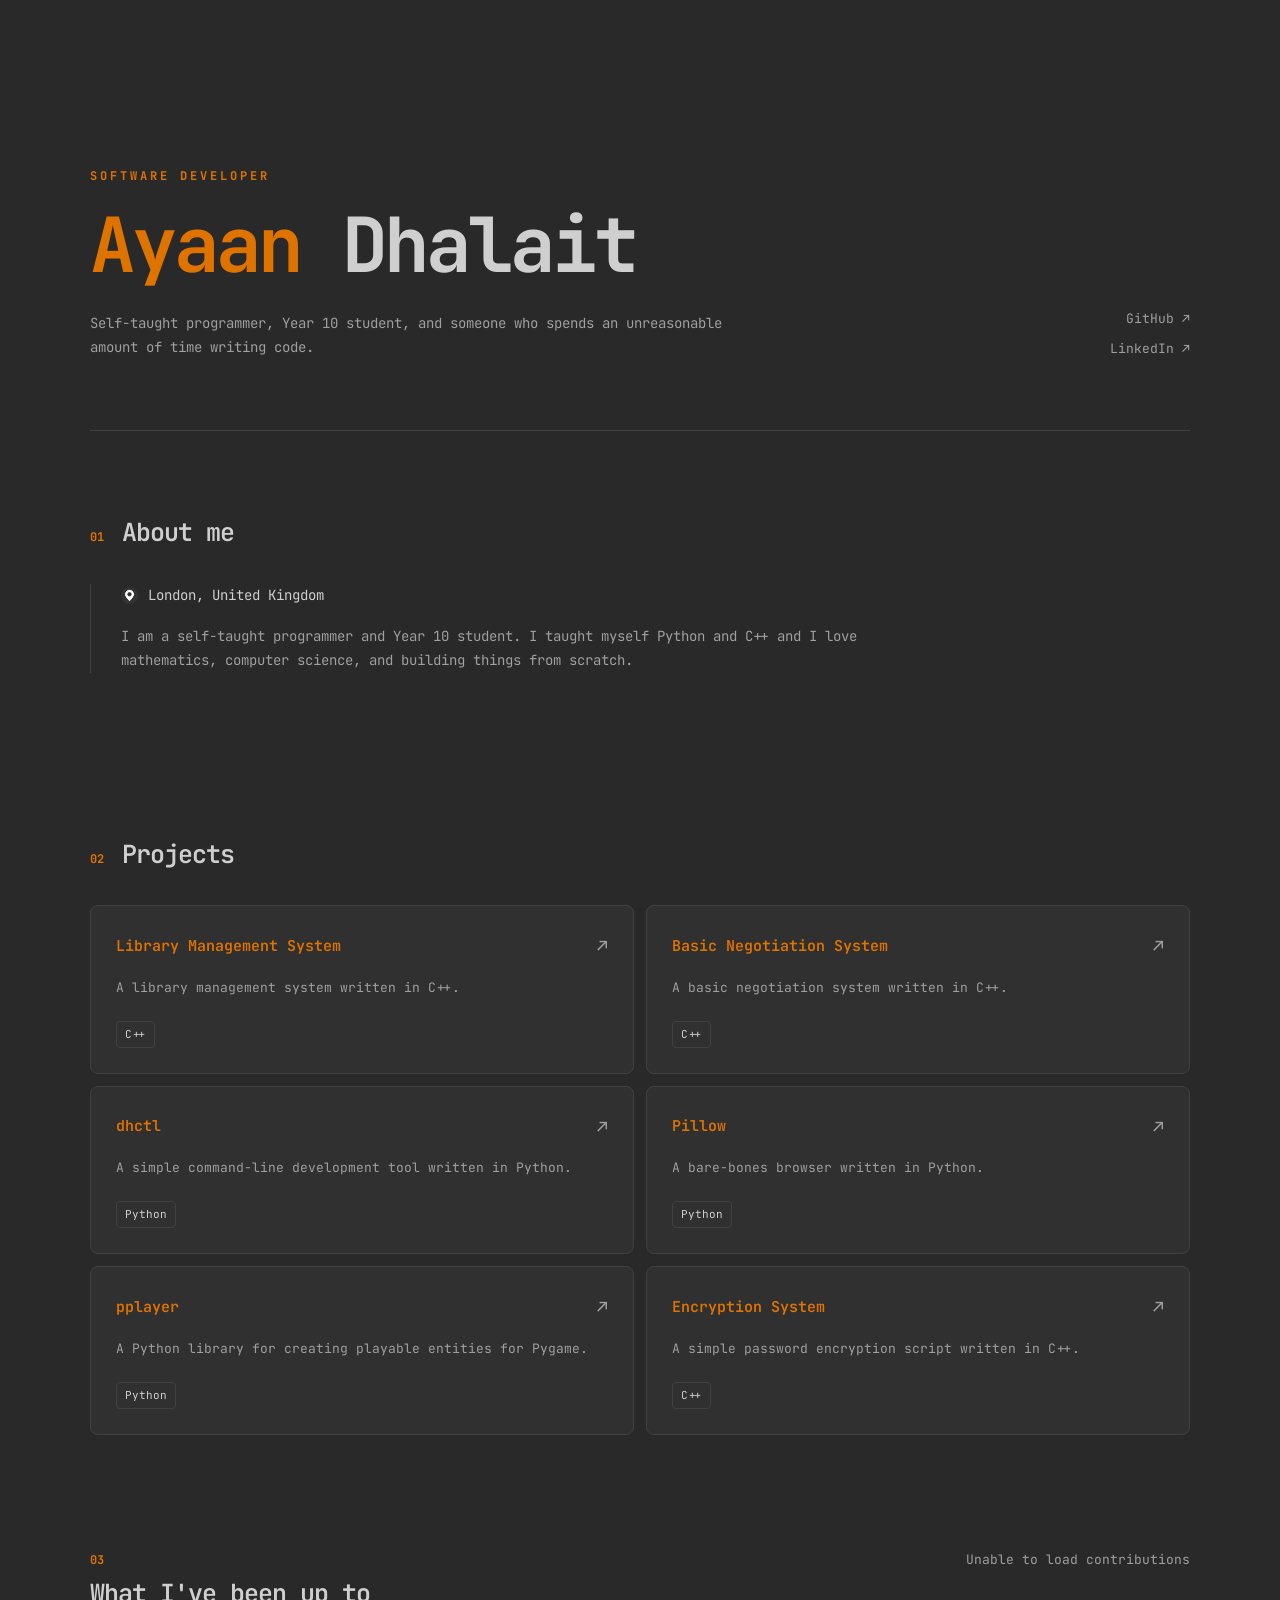
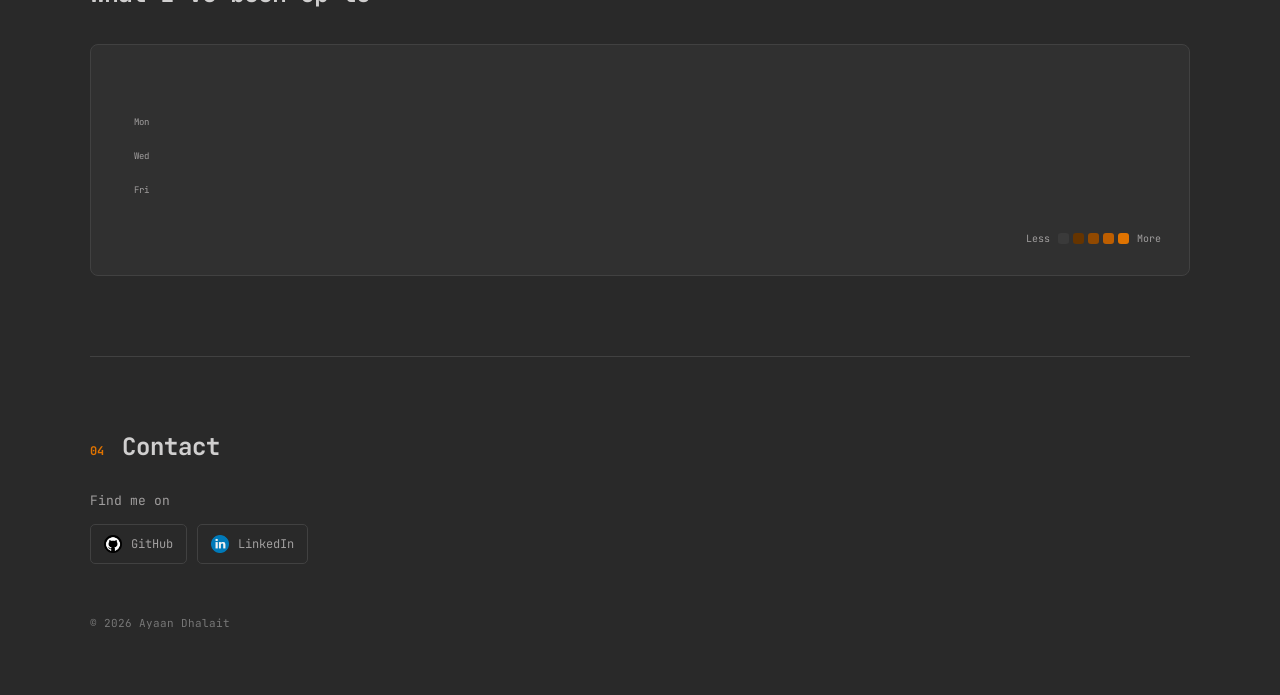
==== index.html @ 7e0e26d4 "Add files via upload" ====
<!DOCTYPE html>
<html lang="en">
<head>
    <meta charset="UTF-8">
    <meta name="viewport" content="width=device-width, initial-scale=1.0">
    <meta name="description" content="Ayaan Dhalait - Self-taught programmer and Year 10 student.">
    <title>Ayaan Dhalait</title>
    <link rel="preconnect" href="https://fonts.googleapis.com">
    <link rel="preconnect" href="https://fonts.gstatic.com" crossorigin>
    <link href="https://fonts.googleapis.com/css2?family=JetBrains+Mono:wght@400;500;600;700&display=swap" rel="stylesheet">
    <link rel="icon" type="image/x-icon" href="/favicon.ico">
    <link rel="stylesheet" href="styles.css">
</head>
<body>

    <main class="container">

        <header class="hero">
            <div>
                <p class="eyebrow">SOFTWARE DEVELOPER</p>
                <h1><span>Ayaan</span> Dhalait</h1>
                <p class="hero-description">
                    Self-taught programmer, Year 10 student, and someone who spends an unreasonable amount of time writing code.
                </p>
            </div>

            <div class="hero-links">
                <a href="https://github.com/ayaandh" target="_blank">GitHub ↗</a>
                <a href="https://linkedin.com/in/ayaan-dhalait" target="_blank">LinkedIn ↗</a>
            </div>
        </header>

        <div class="divider"></div>

        <section class="section about">
            <div class="section-heading">
                <span class="section-number">01</span>
                <h2>About me</h2>
            </div>

            <div class="about-content">
                <div class="location">
                    <img src="gps.png" alt="">
                    <span>London, United Kingdom</span>
                </div>

                <p>
                    I am a self-taught programmer and Year 10 student. I taught myself Python and C++ and I love mathematics, computer science, and building things from scratch.
                </p>
            </div>
        </section>

        <section class="section">
            <div class="section-heading">
                <span class="section-number">02</span>
                <h2>Projects</h2>
            </div>

            <div class="projects">

                <a class="project" href="https://github.com/ayaandh/Library-Management-System" target="_blank">
                    <div class="project-top">
                        <span class="project-name">Library Management System</span>
                        <span class="project-arrow">↗</span>
                    </div>
                    <p>A library management system written in C++.</p>
                    <span class="project-language">C++</span>
                </a>

                <a class="project" href="https://github.com/ayaandh/Basic-Negotiation-System" target="_blank">
                    <div class="project-top">
                        <span class="project-name">Basic Negotiation System</span>
                        <span class="project-arrow">↗</span>
                    </div>
                    <p>A basic negotiation system written in C++.</p>
                    <span class="project-language">C++</span>
                </a>

                <a class="project" href="https://github.com/ayaandh/dhctl-source-code" target="_blank">
                    <div class="project-top">
                        <span class="project-name">dhctl</span>
                        <span class="project-arrow">↗</span>
                    </div>
                    <p>A simple command-line development tool written in Python.</p>
                    <span class="project-language">Python</span>
                </a>

                <a class="project" href="https://github.com/ayaandh/Pillow" target="_blank">
                    <div class="project-top">
                        <span class="project-name">Pillow</span>
                        <span class="project-arrow">↗</span>
                    </div>
                    <p>A bare-bones browser written in Python.</p>
                    <span class="project-language">Python</span>
                </a>

                <a class="project" href="https://github.com/ayaandh/pplayer" target="_blank">
                    <div class="project-top">
                        <span class="project-name">pplayer</span>
                        <span class="project-arrow">↗</span>
                    </div>
                    <p>A Python library for creating playable entities for Pygame.</p>
                    <span class="project-language">Python</span>
                </a>

                <a class="project" href="https://github.com/ayaandh/EncryptionSystem" target="_blank">
                    <div class="project-top">
                        <span class="project-name">Encryption System</span>
                        <span class="project-arrow">↗</span>
                    </div>
                    <p>A simple password encryption script written in C++.</p>
                    <span class="project-language">C++</span>
                </a>

            </div>
        </section>

        <section class="section activity-section">
            <div class="section-heading activity-heading">
                <div>
                    <span class="section-number">03</span>
                    <h2>What I've been up to</h2>
                </div>

                <span class="contribution-total" id="contributionCount">
                    Loading...
                </span>
            </div>

            <div class="activity-card">
                <div class="graph-header">
                    <div class="months" id="months"></div>
                </div>

                <div class="graph-container">
                    <div class="weekdays">
                        <span></span>
                        <span>Mon</span>
                        <span></span>
                        <span>Wed</span>
                        <span></span>
                        <span>Fri</span>
                        <span></span>
                    </div>

                    <div class="graph" id="contributionGraph"></div>
                </div>

                <div class="graph-footer">
                    <span>Less</span>
                    <div class="legend">
                        <span class="legend-cell level-0"></span>
                        <span class="legend-cell level-1"></span>
                        <span class="legend-cell level-2"></span>
                        <span class="legend-cell level-3"></span>
                        <span class="legend-cell level-4"></span>
                    </div>
                    <span>More</span>
                </div>
            </div>
        </section>

        <footer class="footer">
            <div>
                <span class="section-number">04</span>
                <h2>Contact</h2>
            </div>

            <p>Find me on</p>

            <div class="socials">
                <a href="https://github.com/ayaandh" target="_blank">
                    <img src="Github.png" alt="GitHub">
                    GitHub
                </a>

                <a href="https://linkedin.com/in/ayaan-dhalait" target="_blank">
                    <img src="linkedin.png" alt="LinkedIn">
                    LinkedIn
                </a>
            </div>

            <p class="copyright">© 2026 Ayaan Dhalait</p>
        </footer>

    </main>

    <div class="tooltip" id="tooltip"></div>

    <script src="script.js"></script>
</body>
</html>
---- styles.css ----
@import url('https://fonts.googleapis.com/css2?family=JetBrains+Mono:wght@400;500;600;700&display=swap');

:root {
    --background: #292929;
    --surface: #303030;
    --surface-hover: #363636;
    --border: #414141;
    --text: #d0cfcf;
    --muted: #a09e9e;
    --orange: #df7300;
    --orange-dark: #a85802;
    --orange-soft: #663500;
}

* {
    box-sizing: border-box;
    margin: 0;
    padding: 0;
}

html {
    scroll-behavior: smooth;
}

body {
    background: var(--background);
    color: var(--text);
    font-family: "JetBrains Mono", monospace;
    line-height: 1.7;
}

a {
    color: inherit;
    text-decoration: none;
}

.container {
    width: min(1100px, calc(100% - 48px));
    margin: 0 auto;
}

.hero {
    min-height: 430px;
    padding: 100px 0 70px;
    display: flex;
    align-items: flex-end;
    justify-content: space-between;
    gap: 50px;
}

.eyebrow {
    color: var(--orange);
    font-size: 12px;
    font-weight: 700;
    letter-spacing: 3px;
    margin-bottom: 18px;
}

.hero h1 {
    color: var(--text);
    font-size: clamp(42px, 7vw, 76px);
    line-height: 1.05;
    letter-spacing: -4px;
}

.hero h1 span {
    color: var(--orange);
}

.hero-description {
    max-width: 650px;
    margin-top: 28px;
    color: var(--muted);
    font-size: 14px;
}

.hero-links {
    display: flex;
    flex-direction: column;
    align-items: flex-end;
    gap: 8px;
    flex-shrink: 0;
}

.hero-links a {
    color: var(--muted);
    font-size: 13px;
    transition: color 0.2s ease;
}

.hero-links a:hover {
    color: var(--orange);
}

.divider {
    width: 100%;
    height: 1px;
    background: var(--border);
}

.section {
    padding: 80px 0;
}

.section-heading {
    display: flex;
    align-items: baseline;
    gap: 18px;
    margin-bottom: 30px;
}

.section-number {
    color: var(--orange);
    font-size: 12px;
    font-weight: 700;
}

.section h2 {
    color: var(--text);
    font-size: 25px;
    font-weight: 600;
    letter-spacing: -1px;
}

.about-content {
    max-width: 800px;
    padding-left: 30px;
    border-left: 1px solid var(--border);
}

.about-content p {
    color: var(--muted);
    font-size: 14px;
    margin-top: 18px;
}

.location {
    display: flex;
    align-items: center;
    gap: 10px;
    color: var(--text);
    font-size: 14px;
}

.location img {
    width: 17px;
    height: 17px;
}

.projects {
    display: grid;
    grid-template-columns: repeat(2, 1fr);
    gap: 12px;
}

.project {
    display: block;
    padding: 25px;
    background: var(--surface);
    border: 1px solid var(--border);
    border-radius: 8px;
    transition:
        border-color 0.2s ease,
        background 0.2s ease,
        transform 0.2s ease;
}

.project:hover {
    background: var(--surface-hover);
    border-color: var(--orange);
    transform: translateY(-3px);
}

.project-top {
    display: flex;
    align-items: center;
    justify-content: space-between;
    gap: 15px;
}

.project-name {
    color: var(--orange);
    font-size: 15px;
    font-weight: 600;
}

.project-arrow {
    color: var(--muted);
    font-size: 18px;
    transition: color 0.2s ease, transform 0.2s ease;
}

.project:hover .project-arrow {
    color: var(--orange);
    transform: translate(2px, -2px);
}

.project p {
    color: var(--muted);
    font-size: 13px;
    line-height: 1.7;
    margin: 15px 0 20px;
}

.project-language {
    display: inline-block;
    color: var(--text);
    border: 1px solid var(--border);
    border-radius: 4px;
    padding: 3px 8px;
    font-size: 11px;
}

.activity-section {
    padding-top: 30px;
}

.activity-heading {
    justify-content: space-between;
}

.contribution-total {
    color: var(--muted);
    font-size: 13px;
}

.contribution-total strong {
    color: var(--orange);
}

.activity-card {
    background: var(--surface);
    border: 1px solid var(--border);
    border-radius: 8px;
    padding: 28px;
    overflow: hidden;
}

.graph-header {
    margin-left: 42px;
    overflow: hidden;
}

.months {
    position: relative;
    height: 25px;
    min-width: 780px;
}

.month-label {
    position: absolute;
    top: 0;
    color: var(--muted);
    font-size: 11px;
}

.graph-container {
    display: flex;
    gap: 12px;
    overflow-x: auto;
    overflow-y: hidden;
    padding-bottom: 12px;
    scrollbar-width: thin;
    scrollbar-color: var(--orange) var(--surface);
}

.weekdays {
    width: 30px;
    flex-shrink: 0;
    display: grid;
    grid-template-rows: repeat(7, 12px);
    gap: 5px;
    padding-top: 1px;
}

.weekdays span {
    color: var(--muted);
    font-size: 9px;
    line-height: 12px;
    text-align: right;
}

.graph {
    display: grid;
    grid-template-rows: repeat(7, 12px);
    grid-auto-flow: column;
    grid-auto-columns: 12px;
    gap: 5px;
    width: max-content;
    min-width: 780px;
}

.day {
    width: 12px;
    height: 12px;
    border-radius: 3px;
    background: #3a3a3a;
    cursor: pointer;
    transition: transform 0.12s ease, filter 0.12s ease;
}

.day:hover {
    transform: scale(1.35);
    filter: brightness(1.2);
    z-index: 5;
}

.day[data-level="0"],
.level-0 {
    background: #3a3a3a;
}

.day[data-level="1"],
.level-1 {
    background: #653400;
}

.day[data-level="2"],
.level-2 {
    background: #914900;
}

.day[data-level="3"],
.level-3 {
    background: #bd5e00;
}

.day[data-level="4"],
.level-4 {
    background: var(--orange);
}

.graph-footer {
    display: flex;
    justify-content: flex-end;
    align-items: center;
    gap: 8px;
    color: var(--muted);
    font-size: 10px;
    margin-top: 5px;
}

.legend {
    display: flex;
    gap: 4px;
}

.legend-cell {
    width: 11px;
    height: 11px;
    border-radius: 3px;
}

.footer {
    border-top: 1px solid var(--border);
    padding: 70px 0 50px;
}

.footer > div:first-child {
    display: flex;
    align-items: baseline;
    gap: 18px;
}

.footer > p {
    color: var(--muted);
    font-size: 13px;
    margin: 22px 0 12px;
}

.socials {
    display: flex;
    gap: 10px;
}

.socials a {
    display: flex;
    align-items: center;
    gap: 9px;
    color: var(--muted);
    border: 1px solid var(--border);
    padding: 9px 13px;
    border-radius: 5px;
    font-size: 12px;
    transition: border-color 0.2s ease, color 0.2s ease;
}

.socials a:hover {
    color: var(--orange);
    border-color: var(--orange);
}

.socials img {
    width: 18px;
    height: 18px;
    object-fit: contain;
}

.copyright {
    margin-top: 50px !important;
    color: #777 !important;
    font-size: 11px !important;
}

.tooltip {
    position: fixed;
    display: none;
    z-index: 9999;
    pointer-events: none;
    padding: 8px 11px;
    border: 1px solid var(--orange);
    border-radius: 5px;
    background: #202020;
    color: var(--text);
    font-size: 11px;
    white-space: nowrap;
    transform: translate(-50%, -130%);
}

@media (max-width: 800px) {
    .container {
        width: min(100% - 30px, 650px);
    }

    .hero {
        min-height: auto;
        padding: 70px 0 50px;
        flex-direction: column;
        align-items: flex-start;
    }

    .hero-links {
        align-items: flex-start;
        flex-direction: row;
    }

    .hero h1 {
        letter-spacing: -2px;
    }

    .projects {
        grid-template-columns: 1fr;
    }

    .section {
        padding: 55px 0;
    }

    .activity-section {
        padding-top: 15px;
    }
}

@media (max-width: 500px) {
    .hero h1 {
        font-size: 42px;
    }

    .hero-description {
        font-size: 13px;
    }

    .activity-card {
        padding: 18px;
    }

    .graph-header {
        margin-left: 42px;
    }

    .about-content {
        padding-left: 18px;
    }
}
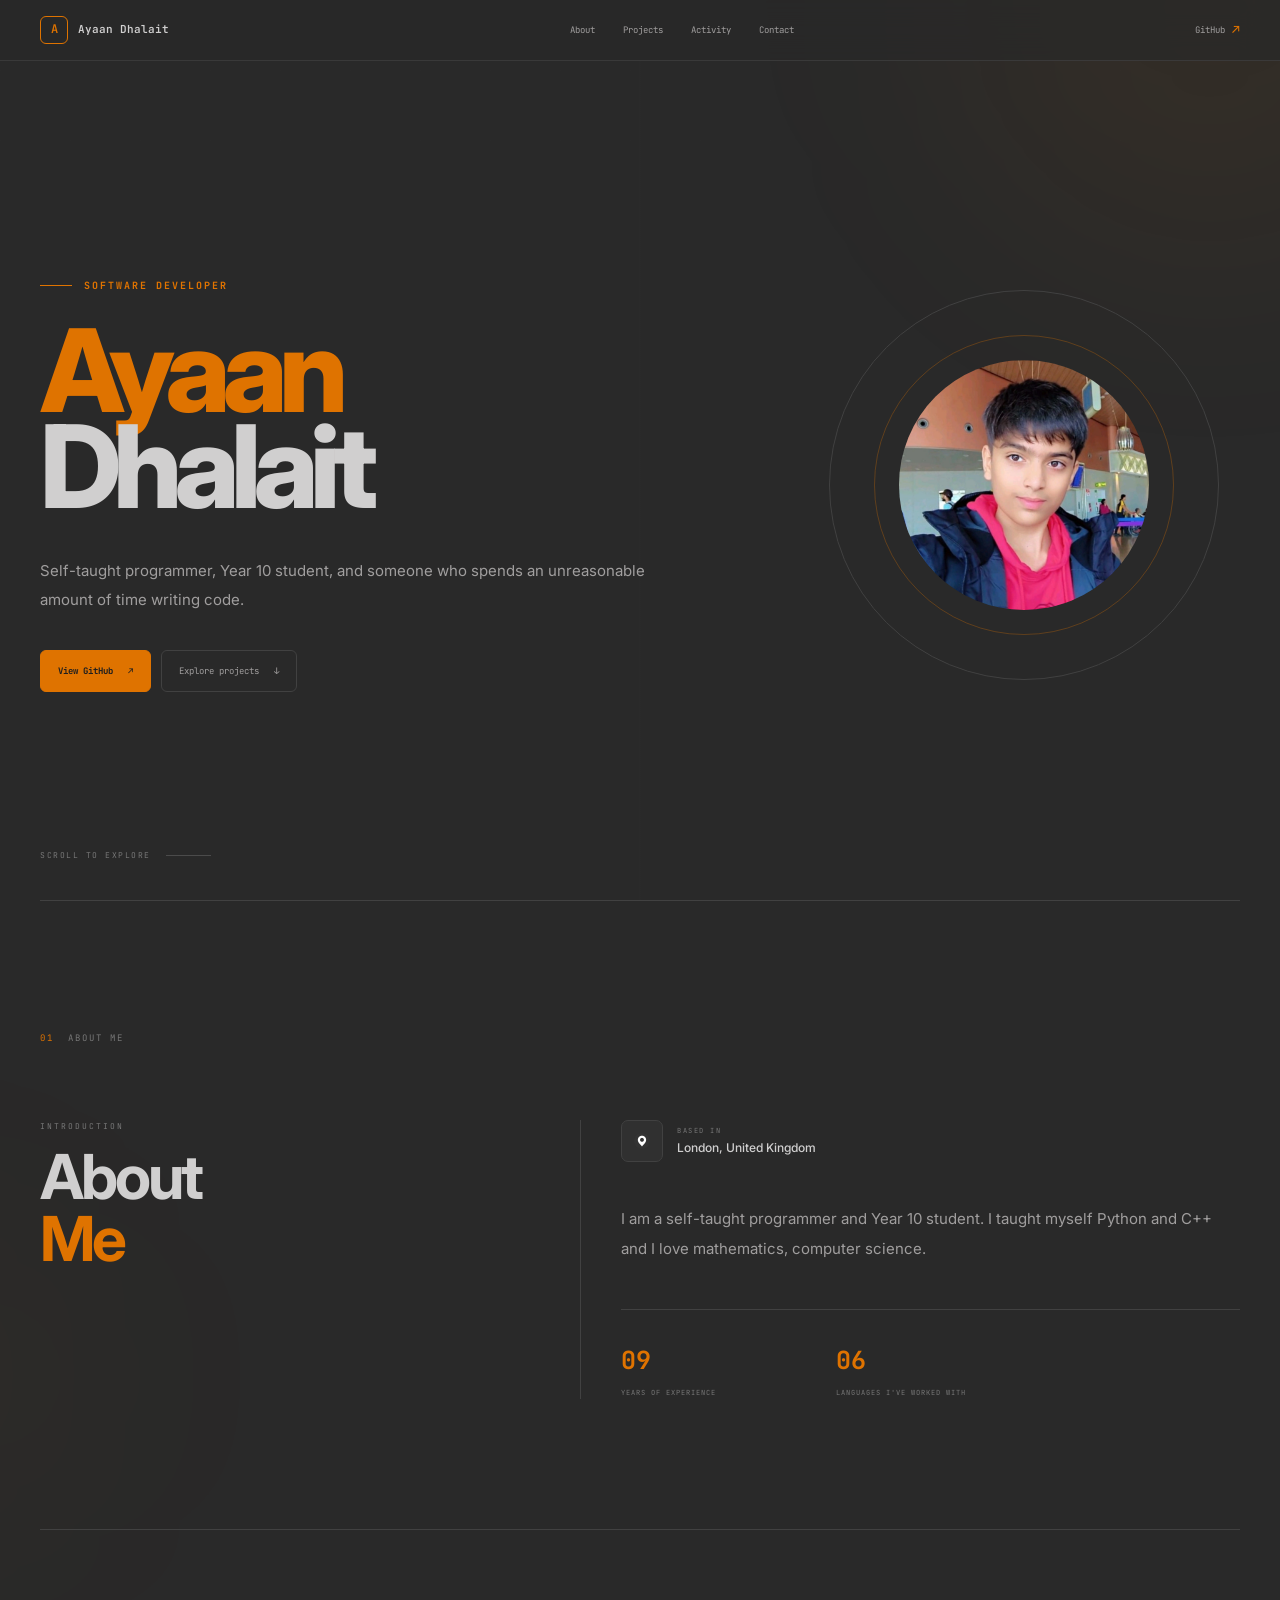
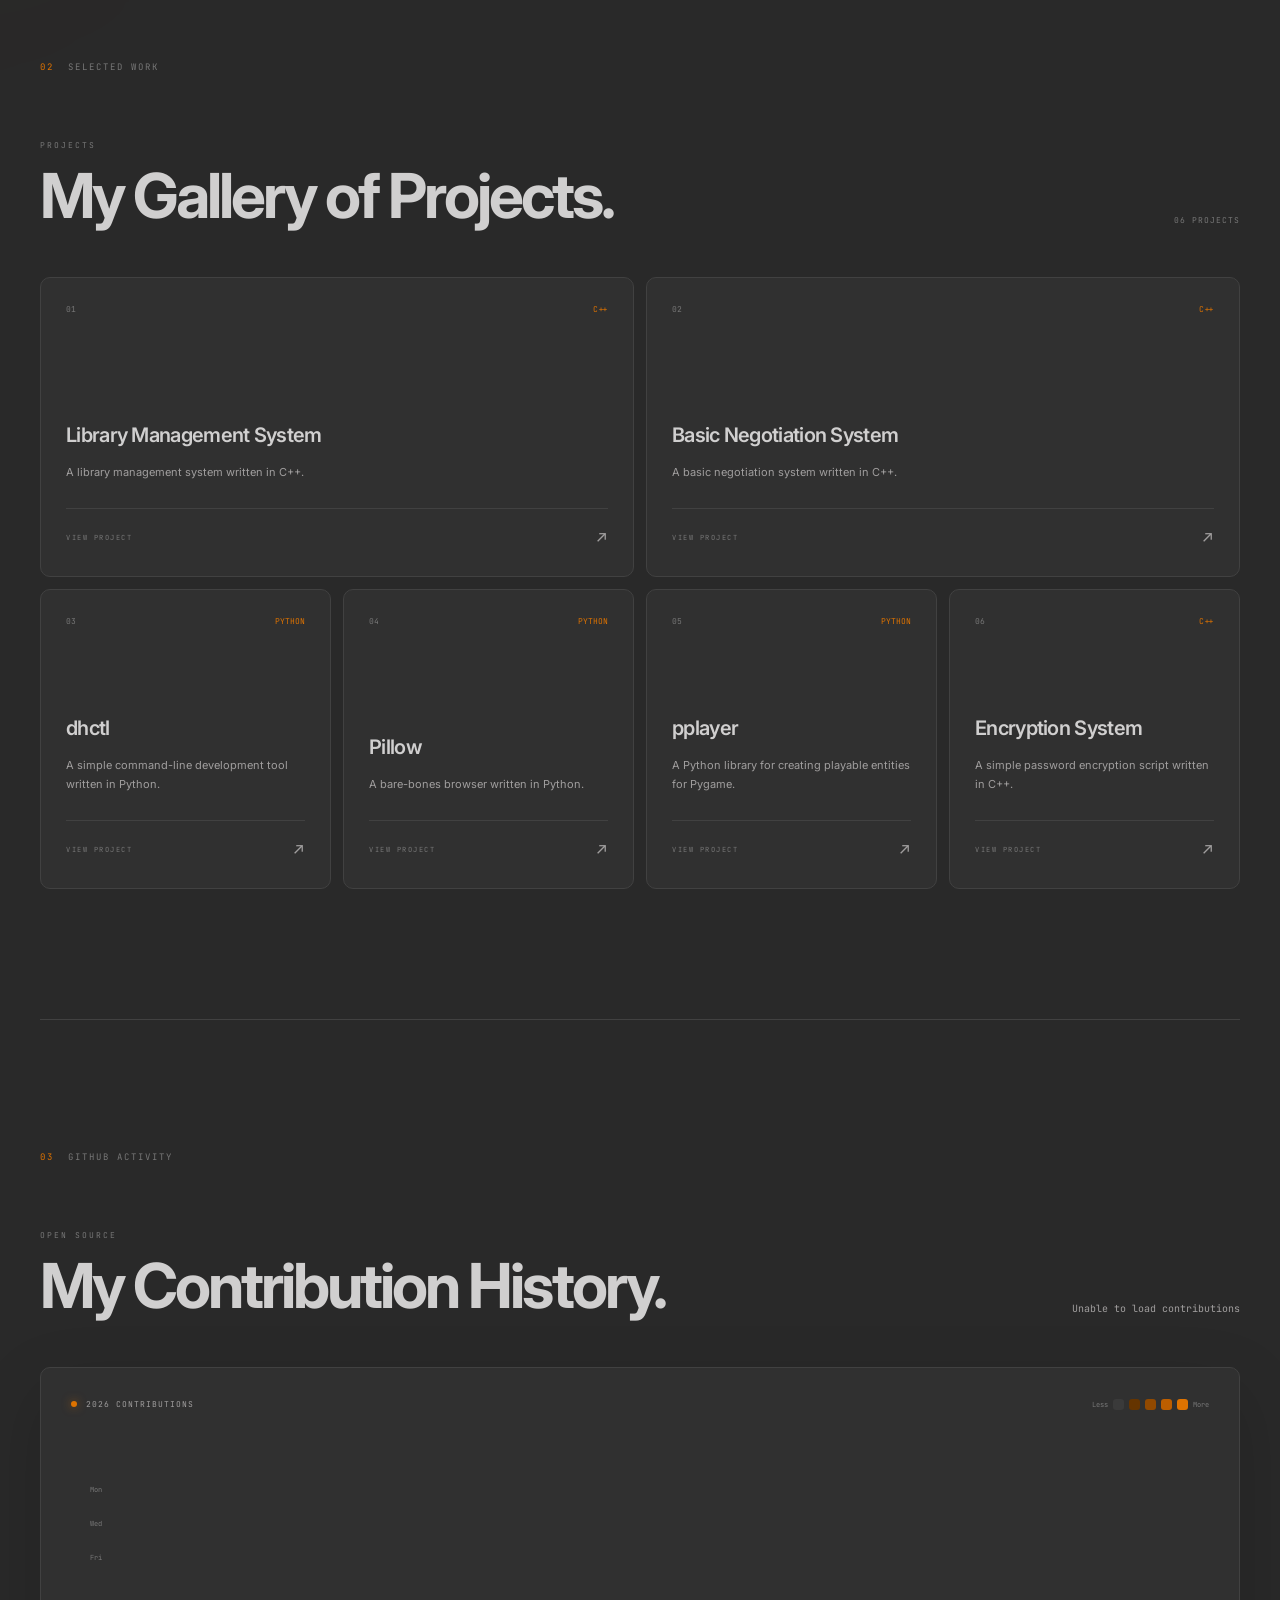
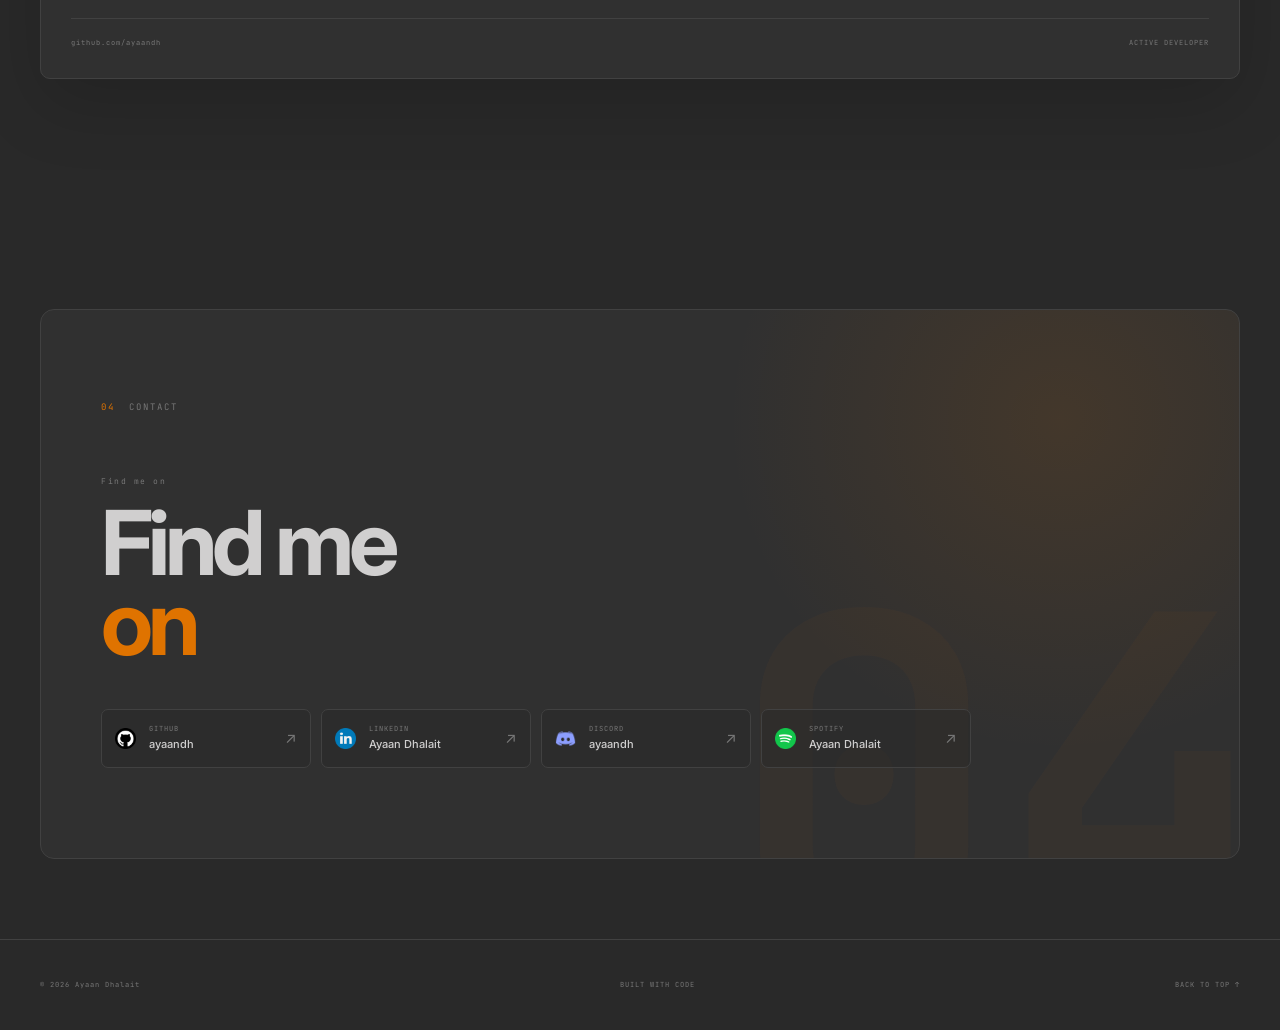
==== commit ab31812c: "Add files via upload" ====
--- a/index.html
+++ b/index.html
@@ -7,186 +7,386 @@
     <title>Ayaan Dhalait</title>
     <link rel="preconnect" href="https://fonts.googleapis.com">
     <link rel="preconnect" href="https://fonts.gstatic.com" crossorigin>
-    <link href="https://fonts.googleapis.com/css2?family=JetBrains+Mono:wght@400;500;600;700&display=swap" rel="stylesheet">
+    <link href="https://fonts.googleapis.com/css2?family=Inter:wght@400;500;600;700;800&family=JetBrains+Mono:wght@400;500;600;700&display=swap" rel="stylesheet">
     <link rel="icon" type="image/x-icon" href="/favicon.ico">
     <link rel="stylesheet" href="styles.css">
 </head>
 <body>
 
-    <main class="container">
-
-        <header class="hero">
+<div class="ambient ambient-one"></div>
+<div class="ambient ambient-two"></div>
+
+<header class="navbar">
+    <div class="nav-inner">
+        <a class="brand" href="#">
+            <span class="brand-mark">A</span>
+            <span>Ayaan Dhalait</span>
+        </a>
+
+        <nav>
+            <a href="#about">About</a>
+            <a href="#projects">Projects</a>
+            <a href="#activity">Activity</a>
+            <a href="#contact">Contact</a>
+        </nav>
+
+        <a class="nav-github" href="https://github.com/ayaandh" target="_blank" rel="noopener noreferrer">
+            GitHub <span>↗</span>
+        </a>
+    </div>
+</header>
+
+<main>
+
+    <section class="hero">
+        <div class="hero-grid"></div>
+
+        <div class="hero-content">
+            <div class="hero-label">
+                <span></span>
+                SOFTWARE DEVELOPER
+            </div>
+
+            <h1>
+                <span>Ayaan</span>
+                Dhalait
+            </h1>
+
+            <p class="hero-description">
+                Self-taught programmer, Year 10 student, and someone who spends an unreasonable amount of time writing code.
+            </p>
+
+            <div class="hero-actions">
+                <a class="primary-button" href="https://github.com/ayaandh" target="_blank" rel="noopener noreferrer">
+                    View GitHub
+                    <span>↗</span>
+                </a>
+
+                <a class="secondary-button" href="#projects">
+                    Explore projects
+                    <span>↓</span>
+                </a>
+            </div>
+        </div>
+
+        <div class="hero-visual">
+            <div class="visual-ring ring-one"></div>
+            <img src="Ayaan.png" alt="Profile Picture" class="profile-image">
+            <div class="visual-ring ring-two"></div>
+
+        </div>
+
+        <div class="hero-bottom">
+            <span>SCROLL TO EXPLORE</span>
+            <div class="scroll-line"></div>
+        </div>
+    </section>
+
+    <section class="about section-shell" id="about">
+        <div class="section-label">
+            <span>01</span>
+            ABOUT ME
+        </div>
+
+        <div class="about-layout">
+            <div class="about-title">
+                <p>INTRODUCTION</p>
+                <h2>About<br><span>Me</span></h2>
+            </div>
+
+            <div class="about-main">
+                <div class="location">
+                    <div class="location-icon">
+                        <img src="gps.png" alt="">
+                    </div>
+                    <div>
+                        <span>BASED IN</span>
+                        <strong>London, United Kingdom</strong>
+                    </div>
+                </div>
+
+                <p class="about-text">
+                    I am a self-taught programmer and Year 10 student. I taught myself Python and C++ and I love mathematics, computer science.
+                </p>
+
+                <div class="about-line"></div>
+
+                <div class="about-stats">
+                    <div>
+                        <strong>09</strong>
+                        <span>YEARS OF EXPERIENCE</span>
+                    </div>
+
+                    <div>
+                        <strong>06</strong>
+                        <span>LANGUAGES I'VE WORKED WITH</span>
+                    </div>
+
+                    <div>
+                </div>
+            </div>
+        </div>
+    </section>
+
+    <section class="projects section-shell" id="projects">
+        <div class="section-label">
+            <span>02</span>
+            SELECTED WORK
+        </div>
+
+        <div class="section-title-row">
             <div>
-                <p class="eyebrow">SOFTWARE DEVELOPER</p>
-                <h1><span>Ayaan</span> Dhalait</h1>
-                <p class="hero-description">
-                    Self-taught programmer, Year 10 student, and someone who spends an unreasonable amount of time writing code.
-                </p>
-            </div>
-
-            <div class="hero-links">
-                <a href="https://github.com/ayaandh" target="_blank">GitHub ↗</a>
-                <a href="https://linkedin.com/in/ayaan-dhalait" target="_blank">LinkedIn ↗</a>
-            </div>
-        </header>
-
-        <div class="divider"></div>
-
-        <section class="section about">
-            <div class="section-heading">
-                <span class="section-number">01</span>
-                <h2>About me</h2>
-            </div>
-
-            <div class="about-content">
-                <div class="location">
-                    <img src="gps.png" alt="">
-                    <span>London, United Kingdom</span>
-                </div>
-
-                <p>
-                    I am a self-taught programmer and Year 10 student. I taught myself Python and C++ and I love mathematics, computer science, and building things from scratch.
-                </p>
-            </div>
-        </section>
-
-        <section class="section">
-            <div class="section-heading">
-                <span class="section-number">02</span>
-                <h2>Projects</h2>
-            </div>
-
-            <div class="projects">
-
-                <a class="project" href="https://github.com/ayaandh/Library-Management-System" target="_blank">
-                    <div class="project-top">
-                        <span class="project-name">Library Management System</span>
-                        <span class="project-arrow">↗</span>
-                    </div>
+                <p>PROJECTS</p>
+                <h2>My Gallery of Projects.</h2>
+            </div>
+
+            <span class="project-count">06 PROJECTS</span>
+        </div>
+
+        <div class="project-grid">
+
+            <a class="project project-large" href="https://github.com/ayaandh/Library-Management-System" target="_blank" rel="noopener noreferrer">
+                <div class="project-glow"></div>
+
+                <div class="project-meta">
+                    <span>01</span>
+                    <span>C++</span>
+                </div>
+
+                <div class="project-info">
+                    <h3>Library Management System</h3>
                     <p>A library management system written in C++.</p>
-                    <span class="project-language">C++</span>
-                </a>
-
-                <a class="project" href="https://github.com/ayaandh/Basic-Negotiation-System" target="_blank">
-                    <div class="project-top">
-                        <span class="project-name">Basic Negotiation System</span>
-                        <span class="project-arrow">↗</span>
-                    </div>
+                </div>
+
+                <div class="project-footer">
+                    <span>VIEW PROJECT</span>
+                    <b>↗</b>
+                </div>
+            </a>
+
+            <a class="project project-large" href="https://github.com/ayaandh/Basic-Negotiation-System" target="_blank" rel="noopener noreferrer">
+                <div class="project-glow"></div>
+
+                <div class="project-meta">
+                    <span>02</span>
+                    <span>C++</span>
+                </div>
+
+                <div class="project-info">
+                    <h3>Basic Negotiation System</h3>
                     <p>A basic negotiation system written in C++.</p>
-                    <span class="project-language">C++</span>
-                </a>
-
-                <a class="project" href="https://github.com/ayaandh/dhctl-source-code" target="_blank">
-                    <div class="project-top">
-                        <span class="project-name">dhctl</span>
-                        <span class="project-arrow">↗</span>
-                    </div>
+                </div>
+
+                <div class="project-footer">
+                    <span>VIEW PROJECT</span>
+                    <b>↗</b>
+                </div>
+            </a>
+
+            <a class="project" href="https://dhctl.ayaan.is-a.dev" target="_blank" rel="noopener noreferrer">
+                <div class="project-meta">
+                    <span>03</span>
+                    <span>PYTHON</span>
+                </div>
+
+                <div class="project-info">
+                    <h3>dhctl</h3>
                     <p>A simple command-line development tool written in Python.</p>
-                    <span class="project-language">Python</span>
-                </a>
-
-                <a class="project" href="https://github.com/ayaandh/Pillow" target="_blank">
-                    <div class="project-top">
-                        <span class="project-name">Pillow</span>
-                        <span class="project-arrow">↗</span>
-                    </div>
+                </div>
+
+                <div class="project-footer">
+                    <span>VIEW PROJECT</span>
+                    <b>↗</b>
+                </div>
+            </a>
+
+            <a class="project" href="https://github.com/ayaandh/Pillow" target="_blank" rel="noopener noreferrer">
+                <div class="project-meta">
+                    <span>04</span>
+                    <span>PYTHON</span>
+                </div>
+
+                <div class="project-info">
+                    <h3>Pillow</h3>
                     <p>A bare-bones browser written in Python.</p>
-                    <span class="project-language">Python</span>
-                </a>
-
-                <a class="project" href="https://github.com/ayaandh/pplayer" target="_blank">
-                    <div class="project-top">
-                        <span class="project-name">pplayer</span>
-                        <span class="project-arrow">↗</span>
-                    </div>
+                </div>
+
+                <div class="project-footer">
+                    <span>VIEW PROJECT</span>
+                    <b>↗</b>
+                </div>
+            </a>
+
+            <a class="project" href="https://github.com/ayaandh/pplayer" target="_blank" rel="noopener noreferrer">
+                <div class="project-meta">
+                    <span>05</span>
+                    <span>PYTHON</span>
+                </div>
+
+                <div class="project-info">
+                    <h3>pplayer</h3>
                     <p>A Python library for creating playable entities for Pygame.</p>
-                    <span class="project-language">Python</span>
-                </a>
-
-                <a class="project" href="https://github.com/ayaandh/EncryptionSystem" target="_blank">
-                    <div class="project-top">
-                        <span class="project-name">Encryption System</span>
-                        <span class="project-arrow">↗</span>
-                    </div>
+                </div>
+
+                <div class="project-footer">
+                    <span>VIEW PROJECT</span>
+                    <b>↗</b>
+                </div>
+            </a>
+
+            <a class="project" href="https://github.com/ayaandh/EncryptionSystem" target="_blank" rel="noopener noreferrer">
+                <div class="project-meta">
+                    <span>06</span>
+                    <span>C++</span>
+                </div>
+
+                <div class="project-info">
+                    <h3>Encryption System</h3>
                     <p>A simple password encryption script written in C++.</p>
-                    <span class="project-language">C++</span>
-                </a>
-
-            </div>
-        </section>
-
-        <section class="section activity-section">
-            <div class="section-heading activity-heading">
-                <div>
-                    <span class="section-number">03</span>
-                    <h2>What I've been up to</h2>
-                </div>
-
-                <span class="contribution-total" id="contributionCount">
-                    Loading...
-                </span>
-            </div>
-
-            <div class="activity-card">
-                <div class="graph-header">
+                </div>
+
+                <div class="project-footer">
+                    <span>VIEW PROJECT</span>
+                    <b>↗</b>
+                </div>
+            </a>
+
+        </div>
+    </section>
+
+    <section class="activity section-shell" id="activity">
+        <div class="section-label">
+            <span>03</span>
+            GITHUB ACTIVITY
+        </div>
+
+        <div class="activity-heading">
+            <div>
+                <p>OPEN SOURCE</p>
+                <h2>My Contribution History.</h2>
+            </div>
+
+            <div class="contribution-total" id="contributionCount">
+                Loading...
+            </div>
+        </div>
+
+        <div class="activity-card">
+
+            <div class="activity-header">
+                <div class="activity-title">
+                    <span class="activity-dot"></span>
+                    2026 CONTRIBUTIONS
+                </div>
+
+                <div class="legend">
+                    <span>Less</span>
+                    <i class="level-0"></i>
+                    <i class="level-1"></i>
+                    <i class="level-2"></i>
+                    <i class="level-3"></i>
+                    <i class="level-4"></i>
+                    <span>More</span>
+                </div>
+            </div>
+
+            <div class="graph-layout">
+                <div class="weekdays">
+                    <span></span>
+                    <span>Mon</span>
+                    <span></span>
+                    <span>Wed</span>
+                    <span></span>
+                    <span>Fri</span>
+                    <span></span>
+                </div>
+
+                <div class="graph-scroll">
                     <div class="months" id="months"></div>
-                </div>
-
-                <div class="graph-container">
-                    <div class="weekdays">
-                        <span></span>
-                        <span>Mon</span>
-                        <span></span>
-                        <span>Wed</span>
-                        <span></span>
-                        <span>Fri</span>
-                        <span></span>
-                    </div>
-
                     <div class="graph" id="contributionGraph"></div>
                 </div>
-
-                <div class="graph-footer">
-                    <span>Less</span>
-                    <div class="legend">
-                        <span class="legend-cell level-0"></span>
-                        <span class="legend-cell level-1"></span>
-                        <span class="legend-cell level-2"></span>
-                        <span class="legend-cell level-3"></span>
-                        <span class="legend-cell level-4"></span>
-                    </div>
-                    <span>More</span>
-                </div>
-            </div>
-        </section>
-
-        <footer class="footer">
-            <div>
-                <span class="section-number">04</span>
-                <h2>Contact</h2>
-            </div>
-
-            <p>Find me on</p>
-
-            <div class="socials">
-                <a href="https://github.com/ayaandh" target="_blank">
-                    <img src="Github.png" alt="GitHub">
-                    GitHub
-                </a>
-
-                <a href="https://linkedin.com/in/ayaan-dhalait" target="_blank">
-                    <img src="linkedin.png" alt="LinkedIn">
-                    LinkedIn
-                </a>
-            </div>
-
-            <p class="copyright">© 2026 Ayaan Dhalait</p>
-        </footer>
-
-    </main>
-
-    <div class="tooltip" id="tooltip"></div>
-
-    <script src="script.js"></script>
+            </div>
+
+            <div class="activity-footer">
+                <span>github.com/ayaandh</span>
+                <span>ACTIVE DEVELOPER</span>
+            </div>
+
+        </div>
+    </section>
+
+    <section class="contact section-shell" id="contact">
+        <div class="contact-box">
+
+            <div class="contact-background">04</div>
+
+            <div class="contact-content">
+                <div class="section-label">
+                    <span>04</span>
+                    CONTACT
+                </div>
+
+                <p>Find me on</p>
+
+                <h2>
+                    Find me<br>
+                    <span>on</span>
+                </h2>
+
+                <div class="socials">
+
+                    <a href="https://github.com/ayaandh" target="_blank" rel="noopener noreferrer">
+                        <img src="Github.png" alt="GitHub">
+                        <div>
+                            <span>GITHUB</span>
+                            <strong>ayaandh</strong>
+                        </div>
+                        <b>↗</b>
+                    </a>
+
+                    <a href="https://linkedin.com/in/ayaan-dhalait" target="_blank" rel="noopener noreferrer">
+                        <img src="linkedin.png" alt="LinkedIn">
+                        <div>
+                            <span>LINKEDIN</span>
+                            <strong>Ayaan Dhalait</strong>
+                        </div>
+                        <b>↗</b>
+                    </a>
+                    <a href="https://discord.com/users/1444340744356761781" target="_blank" rel="noopener noreferrer">
+                        <img src="Discord.png" alt="Discord">
+                        <div>
+                            <span>DISCORD</span>
+                            <strong>ayaandh</strong>
+                        </div>
+                        <b>↗</b>
+                    </a>
+                    <a href="https://open.spotify.com/user/31tiqnq6bsr7pyozuwboyiyk34xu" target="_blank" rel="noopener noreferrer">
+                        <img src="Spotify.png" alt="Spotify">
+                        <div>
+                            <span>SPOTIFY</span>
+                            <strong>Ayaan Dhalait</strong>
+                        </div>
+                        <b>↗</b>
+                    </a>
+                </div>
+            </div>
+
+        </div>
+    </section>
+
+</main>
+
+<footer>
+    <div class="footer-inner">
+        <span>© 2026 Ayaan Dhalait</span>
+        <span>BUILT WITH CODE</span>
+        <a href="#">BACK TO TOP ↑</a>
+    </div>
+</footer>
+
+<div class="tooltip" id="tooltip"></div>
+
+<script src="script.js"></script>
+
 </body>
-</html>
+</html>
--- a/styles.css
+++ b/styles.css
@@ -1,12 +1,13 @@
-@import url('https://fonts.googleapis.com/css2?family=JetBrains+Mono:wght@400;500;600;700&display=swap');
-
 :root {
     --background: #292929;
     --surface: #303030;
     --surface-hover: #363636;
+    --surface-bright: #3b3b3b;
     --border: #414141;
+    --border-light: #4b4b4b;
     --text: #d0cfcf;
     --muted: #a09e9e;
+    --subtle: #777777;
     --orange: #df7300;
     --orange-dark: #a85802;
     --orange-soft: #663500;
@@ -23,10 +24,31 @@
 }
 
 body {
+    min-width: 320px;
+    overflow-x: hidden;
     background: var(--background);
     color: var(--text);
-    font-family: "JetBrains Mono", monospace;
-    line-height: 1.7;
+    font-family: "Inter", sans-serif;
+    line-height: 1.6;
+    -webkit-font-smoothing: antialiased;
+}
+
+body::before {
+    content: "";
+    position: fixed;
+    inset: 0;
+    pointer-events: none;
+    opacity: 0.25;
+    background-image:
+        linear-gradient(rgba(255,255,255,.018) 1px, transparent 1px),
+        linear-gradient(90deg, rgba(255,255,255,.018) 1px, transparent 1px);
+    background-size: 70px 70px;
+    mask-image: linear-gradient(to bottom, black, transparent 80%);
+}
+
+::selection {
+    background: var(--orange);
+    color: white;
 }
 
 a {
@@ -34,250 +56,694 @@
     text-decoration: none;
 }
 
-.container {
-    width: min(1100px, calc(100% - 48px));
-    margin: 0 auto;
+.ambient {
+    position: fixed;
+    pointer-events: none;
+    border-radius: 50%;
+    filter: blur(120px);
+    z-index: -1;
+}
+
+.ambient-one {
+    width: 500px;
+    height: 500px;
+    top: -250px;
+    right: -180px;
+    background: rgba(223, 115, 0, .06);
+}
+
+.ambient-two {
+    width: 350px;
+    height: 350px;
+    top: 1200px;
+    left: -250px;
+    background: rgba(223, 115, 0, .025);
+}
+
+.navbar {
+    position: fixed;
+    z-index: 100;
+    top: 0;
+    left: 0;
+    width: 100%;
+    padding: 16px 24px;
+    background: rgba(41, 41, 41, .72);
+    border-bottom: 1px solid rgba(65, 65, 65, .7);
+    backdrop-filter: blur(18px);
+    -webkit-backdrop-filter: blur(18px);
+}
+
+.nav-inner {
+    width: min(1200px, 100%);
+    margin: auto;
+    display: flex;
+    align-items: center;
+    justify-content: space-between;
+}
+
+.brand {
+    display: flex;
+    align-items: center;
+    gap: 10px;
+    font-family: "JetBrains Mono", monospace;
+    font-size: 11px;
+    font-weight: 600;
+}
+
+.brand-mark {
+    width: 28px;
+    height: 28px;
+    display: grid;
+    place-items: center;
+    border: 1px solid var(--orange);
+    border-radius: 6px;
+    color: var(--orange);
+    font-size: 12px;
+}
+
+.navbar nav {
+    display: flex;
+    gap: 28px;
+}
+
+.navbar nav a,
+.nav-github {
+    color: var(--muted);
+    font-family: "JetBrains Mono", monospace;
+    font-size: 9px;
+    transition: color .2s ease;
+}
+
+.navbar nav a:hover,
+.nav-github:hover {
+    color: var(--orange);
+}
+
+.nav-github {
+    display: flex;
+    align-items: center;
+    gap: 7px;
+}
+
+.nav-github span {
+    color: var(--orange);
+    font-size: 13px;
 }
 
 .hero {
-    min-height: 430px;
-    padding: 100px 0 70px;
+    position: relative;
+    min-height: 900px;
+    width: min(1200px, calc(100% - 56px));
+    margin: auto;
+    display: grid;
+    grid-template-columns: 1.25fr .75fr;
+    align-items: center;
+    gap: 50px;
+    padding-top: 70px;
+}
+
+.hero-grid {
+    position: absolute;
+    inset: 0;
+    pointer-events: none;
+    background:
+        linear-gradient(90deg, transparent 49.9%, rgba(65,65,65,.28) 50%, transparent 50.1%);
+    opacity: .45;
+}
+
+.hero-content {
+    position: relative;
+    z-index: 2;
+}
+
+.hero-label {
+    display: flex;
+    align-items: center;
+    gap: 12px;
+    margin-bottom: 28px;
+    color: var(--orange);
+    font-family: "JetBrains Mono", monospace;
+    font-size: 10px;
+    font-weight: 700;
+    letter-spacing: 2px;
+}
+
+.hero-label span {
+    width: 32px;
+    height: 1px;
+    background: var(--orange);
+}
+
+.hero h1 {
+    font-size: clamp(65px, 9vw, 125px);
+    line-height: .84;
+    letter-spacing: -8px;
+    font-weight: 800;
+}
+
+.hero h1 span {
+    display: block;
+    color: var(--orange);
+}
+
+.hero-description {
+    max-width: 620px;
+    margin-top: 42px;
+    color: var(--muted);
+    font-size: 15px;
+    line-height: 1.9;
+}
+
+.hero-actions {
+    display: flex;
+    gap: 10px;
+    margin-top: 36px;
+}
+
+.primary-button,
+.secondary-button {
+    display: flex;
+    align-items: center;
+    gap: 15px;
+    padding: 13px 17px;
+    border-radius: 6px;
+    font-family: "JetBrains Mono", monospace;
+    font-size: 9px;
+    transition: all .25s ease;
+}
+
+.primary-button {
+    color: #1f1f1f;
+    background: var(--orange);
+    border: 1px solid var(--orange);
+    font-weight: 700;
+}
+
+.primary-button:hover {
+    background: #ed7d00;
+    transform: translateY(-3px);
+    box-shadow: 0 12px 30px rgba(223, 115, 0, .18);
+}
+
+.secondary-button {
+    color: var(--muted);
+    border: 1px solid var(--border);
+}
+
+.secondary-button:hover {
+    color: var(--orange);
+    border-color: var(--orange);
+    transform: translateY(-3px);
+}
+
+.hero-visual {
+    position: relative;
+    height: 510px;
+    display: grid;
+    place-items: center;
+}
+
+.visual-ring {
+    position: absolute;
+    border: 1px solid var(--border);
+    border-radius: 50%;
+}
+
+.ring-one {
+    width: 390px;
+    height: 390px;
+}
+
+.ring-two {
+    width: 300px;
+    height: 300px;
+    border-color: rgba(223, 115, 0, .3);
+}
+
+.visual-card {
+    position: relative;
+    width: 235px;
+    height: 290px;
+    display: flex;
+    align-items: center;
+    justify-content: center;
+    border: 1px solid var(--border-light);
+    border-radius: 12px;
+    background: linear-gradient(145deg, #363636, #292929);
+    box-shadow:
+        0 30px 80px rgba(0,0,0,.3),
+        inset 0 1px rgba(255,255,255,.04);
+    transform: rotate(5deg);
+}
+
+.visual-card::before {
+    content: "";
+    position: absolute;
+    inset: 12px;
+    border: 1px solid var(--border);
+    border-radius: 7px;
+}
+
+.visual-number {
+    position: absolute;
+    top: 27px;
+    left: 28px;
+    color: var(--orange);
+    font-family: "JetBrains Mono", monospace;
+    font-size: 9px;
+}
+
+.visual-letter {
+    color: var(--orange);
+    font-family: "JetBrains Mono", monospace;
+    font-size: 145px;
+    font-weight: 700;
+    line-height: 1;
+}
+
+.visual-code {
+    position: absolute;
+    right: 25px;
+    bottom: 27px;
+    color: var(--subtle);
+    font-family: "JetBrains Mono", monospace;
+    font-size: 12px;
+}
+
+.visual-status {
+    position: absolute;
+    right: 0;
+    bottom: 75px;
+    display: flex;
+    align-items: center;
+    gap: 8px;
+    padding: 9px 12px;
+    border: 1px solid var(--border);
+    border-radius: 5px;
+    background: rgba(48,48,48,.9);
+    color: var(--muted);
+    font-family: "JetBrains Mono", monospace;
+    font-size: 8px;
+}
+
+.status-dot {
+    width: 6px;
+    height: 6px;
+    border-radius: 50%;
+    background: var(--orange);
+    box-shadow: 0 0 12px var(--orange);
+}
+
+.hero-bottom {
+    position: absolute;
+    bottom: 38px;
+    left: 0;
+    display: flex;
+    align-items: center;
+    gap: 15px;
+    color: var(--subtle);
+    font-family: "JetBrains Mono", monospace;
+    font-size: 8px;
+    letter-spacing: 1.5px;
+}
+
+.scroll-line {
+    width: 45px;
+    height: 1px;
+    background: var(--border-light);
+}
+
+.section-shell {
+    width: min(1200px, calc(100% - 56px));
+    margin: auto;
+}
+
+.about,
+.projects,
+.activity {
+    padding: 130px 0;
+    border-top: 1px solid var(--border);
+}
+
+.section-label {
+    display: flex;
+    align-items: center;
+    gap: 14px;
+    color: var(--subtle);
+    font-family: "JetBrains Mono", monospace;
+    font-size: 9px;
+    letter-spacing: 2px;
+}
+
+.section-label span {
+    color: var(--orange);
+}
+
+.about-layout {
+    display: grid;
+    grid-template-columns: .8fr 1.2fr;
+    gap: 100px;
+    margin-top: 75px;
+}
+
+.about-title p,
+.section-title-row p,
+.activity-heading p {
+    margin-bottom: 13px;
+    color: var(--subtle);
+    font-family: "JetBrains Mono", monospace;
+    font-size: 8px;
+    letter-spacing: 2px;
+}
+
+.about-title h2,
+.section-title-row h2,
+.activity-heading h2 {
+    font-size: clamp(38px, 5vw, 62px);
+    line-height: 1;
+    letter-spacing: -3px;
+    font-weight: 700;
+}
+
+.about-title h2 span {
+    color: var(--orange);
+}
+
+.about-main {
+    padding-left: 40px;
+    border-left: 1px solid var(--border);
+}
+
+.location {
+    display: flex;
+    align-items: center;
+    gap: 14px;
+}
+
+.location-icon {
+    width: 42px;
+    height: 42px;
+    display: grid;
+    place-items: center;
+    border: 1px solid var(--border);
+    border-radius: 7px;
+    background: var(--surface);
+}
+
+.location-icon img {
+    width: 16px;
+    height: 16px;
+}
+
+.location div:last-child {
+    display: flex;
+    flex-direction: column;
+    gap: 2px;
+}
+
+.location span {
+    color: var(--subtle);
+    font-family: "JetBrains Mono", monospace;
+    font-size: 7px;
+    letter-spacing: 1.5px;
+}
+
+.location strong {
+    font-size: 12px;
+    font-weight: 500;
+}
+
+.about-text {
+    max-width: 670px;
+    margin-top: 42px;
+    color: var(--muted);
+    font-size: 15px;
+    line-height: 2;
+}
+
+.about-line {
+    width: 100%;
+    height: 1px;
+    margin: 45px 0 30px;
+    background: var(--border);
+}
+
+.about-stats {
+    display: grid;
+    grid-template-columns: repeat(3, 1fr);
+    gap: 25px;
+}
+
+.about-stats div {
+    display: flex;
+    flex-direction: column;
+    gap: 7px;
+}
+
+.about-stats strong {
+    color: var(--orange);
+    font-family: "JetBrains Mono", monospace;
+    font-size: 25px;
+}
+
+.about-stats span {
+    color: var(--subtle);
+    font-family: "JetBrains Mono", monospace;
+    font-size: 7px;
+    letter-spacing: 1px;
+}
+
+.section-title-row,
+.activity-heading {
     display: flex;
     align-items: flex-end;
     justify-content: space-between;
-    gap: 50px;
-}
-
-.eyebrow {
-    color: var(--orange);
-    font-size: 12px;
-    font-weight: 700;
-    letter-spacing: 3px;
-    margin-bottom: 18px;
-}
-
-.hero h1 {
-    color: var(--text);
-    font-size: clamp(42px, 7vw, 76px);
-    line-height: 1.05;
-    letter-spacing: -4px;
-}
-
-.hero h1 span {
-    color: var(--orange);
-}
-
-.hero-description {
-    max-width: 650px;
-    margin-top: 28px;
-    color: var(--muted);
-    font-size: 14px;
-}
-
-.hero-links {
+    margin: 65px 0 50px;
+}
+
+.project-count {
+    color: var(--subtle);
+    font-family: "JetBrains Mono", monospace;
+    font-size: 8px;
+    letter-spacing: 1px;
+}
+
+.project-grid {
+    display: grid;
+    grid-template-columns: repeat(4, 1fr);
+    grid-auto-rows: 300px;
+    gap: 12px;
+}
+
+.project {
+    position: relative;
+    overflow: hidden;
     display: flex;
     flex-direction: column;
-    align-items: flex-end;
-    gap: 8px;
-    flex-shrink: 0;
-}
-
-.hero-links a {
-    color: var(--muted);
-    font-size: 13px;
-    transition: color 0.2s ease;
-}
-
-.hero-links a:hover {
-    color: var(--orange);
-}
-
-.divider {
-    width: 100%;
-    height: 1px;
-    background: var(--border);
-}
-
-.section {
-    padding: 80px 0;
-}
-
-.section-heading {
-    display: flex;
-    align-items: baseline;
-    gap: 18px;
-    margin-bottom: 30px;
-}
-
-.section-number {
-    color: var(--orange);
-    font-size: 12px;
-    font-weight: 700;
-}
-
-.section h2 {
-    color: var(--text);
-    font-size: 25px;
-    font-weight: 600;
-    letter-spacing: -1px;
-}
-
-.about-content {
-    max-width: 800px;
-    padding-left: 30px;
-    border-left: 1px solid var(--border);
-}
-
-.about-content p {
-    color: var(--muted);
-    font-size: 14px;
-    margin-top: 18px;
-}
-
-.location {
-    display: flex;
-    align-items: center;
-    gap: 10px;
-    color: var(--text);
-    font-size: 14px;
-}
-
-.location img {
-    width: 17px;
-    height: 17px;
-}
-
-.projects {
-    display: grid;
-    grid-template-columns: repeat(2, 1fr);
-    gap: 12px;
-}
-
-.project {
-    display: block;
     padding: 25px;
+    border: 1px solid var(--border);
+    border-radius: 10px;
     background: var(--surface);
-    border: 1px solid var(--border);
-    border-radius: 8px;
-    transition:
-        border-color 0.2s ease,
-        background 0.2s ease,
-        transform 0.2s ease;
+    transition: transform .3s ease, border-color .3s ease, background .3s ease;
+}
+
+.project-large {
+    grid-column: span 2;
 }
 
 .project:hover {
     background: var(--surface-hover);
-    border-color: var(--orange);
-    transform: translateY(-3px);
-}
-
-.project-top {
-    display: flex;
-    align-items: center;
+    border-color: rgba(223,115,0,.7);
+    transform: translateY(-6px);
+}
+
+.project-glow {
+    position: absolute;
+    top: -100px;
+    right: -100px;
+    width: 220px;
+    height: 220px;
+    border-radius: 50%;
+    background: var(--orange);
+    filter: blur(80px);
+    opacity: 0;
+    transition: opacity .4s ease;
+}
+
+.project:hover .project-glow {
+    opacity: .09;
+}
+
+.project-meta {
+    position: relative;
+    z-index: 1;
+    display: flex;
     justify-content: space-between;
-    gap: 15px;
-}
-
-.project-name {
-    color: var(--orange);
-    font-size: 15px;
+    color: var(--subtle);
+    font-family: "JetBrains Mono", monospace;
+    font-size: 8px;
+}
+
+.project-meta span:last-child {
+    color: var(--orange);
+}
+
+.project-info {
+    position: relative;
+    z-index: 1;
+    margin-top: auto;
+}
+
+.project-info h3 {
+    color: var(--text);
+    font-size: 20px;
+    letter-spacing: -.7px;
     font-weight: 600;
-}
-
-.project-arrow {
+    transition: color .25s ease;
+}
+
+.project:hover .project-info h3 {
+    color: var(--orange);
+}
+
+.project-info p {
+    max-width: 410px;
+    margin-top: 12px;
     color: var(--muted);
-    font-size: 18px;
-    transition: color 0.2s ease, transform 0.2s ease;
-}
-
-.project:hover .project-arrow {
-    color: var(--orange);
-    transform: translate(2px, -2px);
-}
-
-.project p {
+    font-size: 11px;
+    line-height: 1.8;
+}
+
+.project-footer {
+    position: relative;
+    z-index: 1;
+    display: flex;
+    justify-content: space-between;
+    align-items: center;
+    margin-top: 25px;
+    padding-top: 16px;
+    border-top: 1px solid var(--border);
+    color: var(--subtle);
+    font-family: "JetBrains Mono", monospace;
+    font-size: 7px;
+    letter-spacing: 1.5px;
+}
+
+.project-footer b {
     color: var(--muted);
-    font-size: 13px;
-    line-height: 1.7;
-    margin: 15px 0 20px;
-}
-
-.project-language {
-    display: inline-block;
-    color: var(--text);
-    border: 1px solid var(--border);
-    border-radius: 4px;
-    padding: 3px 8px;
-    font-size: 11px;
-}
-
-.activity-section {
-    padding-top: 30px;
+    font-size: 16px;
+    font-weight: 400;
+    transition: transform .25s ease, color .25s ease;
+}
+
+.project:hover .project-footer b {
+    color: var(--orange);
+    transform: translate(3px, -3px);
 }
 
 .activity-heading {
-    justify-content: space-between;
+    align-items: flex-end;
 }
 
 .contribution-total {
     color: var(--muted);
-    font-size: 13px;
+    font-family: "JetBrains Mono", monospace;
+    font-size: 10px;
 }
 
 .contribution-total strong {
     color: var(--orange);
+    font-size: 15px;
 }
 
 .activity-card {
+    padding: 30px;
+    border: 1px solid var(--border);
+    border-radius: 10px;
     background: var(--surface);
-    border: 1px solid var(--border);
-    border-radius: 8px;
-    padding: 28px;
-    overflow: hidden;
-}
-
-.graph-header {
-    margin-left: 42px;
-    overflow: hidden;
-}
-
-.months {
-    position: relative;
-    height: 25px;
-    min-width: 780px;
-}
-
-.month-label {
-    position: absolute;
-    top: 0;
+    box-shadow: 0 25px 70px rgba(0,0,0,.15);
+}
+
+.activity-header {
+    display: flex;
+    justify-content: space-between;
+    align-items: center;
+    margin-bottom: 32px;
+}
+
+.activity-title {
+    display: flex;
+    align-items: center;
+    gap: 9px;
     color: var(--muted);
-    font-size: 11px;
-}
-
-.graph-container {
-    display: flex;
-    gap: 12px;
-    overflow-x: auto;
-    overflow-y: hidden;
-    padding-bottom: 12px;
-    scrollbar-width: thin;
-    scrollbar-color: var(--orange) var(--surface);
+    font-family: "JetBrains Mono", monospace;
+    font-size: 8px;
+    letter-spacing: 1px;
+}
+
+.activity-dot {
+    width: 6px;
+    height: 6px;
+    border-radius: 50%;
+    background: var(--orange);
+    box-shadow: 0 0 10px rgba(223,115,0,.6);
+}
+
+.legend {
+    display: flex;
+    align-items: center;
+    gap: 5px;
+    color: var(--subtle);
+    font-family: "JetBrains Mono", monospace;
+    font-size: 7px;
+}
+
+.legend i {
+    width: 11px;
+    height: 11px;
+    border-radius: 3px;
+}
+
+.graph-layout {
+    display: flex;
+    gap: 10px;
 }
 
 .weekdays {
-    width: 30px;
+    width: 31px;
     flex-shrink: 0;
     display: grid;
     grid-template-rows: repeat(7, 12px);
     gap: 5px;
-    padding-top: 1px;
+    padding-top: 24px;
 }
 
 .weekdays span {
-    color: var(--muted);
-    font-size: 9px;
+    color: var(--subtle);
+    font-family: "JetBrains Mono", monospace;
+    font-size: 7px;
     line-height: 12px;
     text-align: right;
+}
+
+.graph-scroll {
+    overflow-x: auto;
+    padding-bottom: 12px;
+    scrollbar-width: thin;
+    scrollbar-color: var(--orange) var(--surface);
+}
+
+.months {
+    position: relative;
+    min-width: 850px;
+    height: 24px;
+}
+
+.month-label {
+    position: absolute;
+    color: var(--subtle);
+    font-family: "JetBrains Mono", monospace;
+    font-size: 8px;
 }
 
 .graph {
@@ -287,22 +753,20 @@
     grid-auto-columns: 12px;
     gap: 5px;
     width: max-content;
-    min-width: 780px;
 }
 
 .day {
     width: 12px;
     height: 12px;
     border-radius: 3px;
-    background: #3a3a3a;
     cursor: pointer;
-    transition: transform 0.12s ease, filter 0.12s ease;
+    transition: transform .12s ease, filter .12s ease;
 }
 
 .day:hover {
-    transform: scale(1.35);
+    z-index: 10;
+    transform: scale(1.5);
     filter: brightness(1.2);
-    z-index: 5;
 }
 
 .day[data-level="0"],
@@ -330,145 +794,465 @@
     background: var(--orange);
 }
 
-.graph-footer {
-    display: flex;
-    justify-content: flex-end;
-    align-items: center;
-    gap: 8px;
-    color: var(--muted);
-    font-size: 10px;
-    margin-top: 5px;
-}
-
-.legend {
-    display: flex;
-    gap: 4px;
-}
-
-.legend-cell {
-    width: 11px;
-    height: 11px;
-    border-radius: 3px;
-}
-
-.footer {
+.activity-footer {
+    display: flex;
+    justify-content: space-between;
+    margin-top: 25px;
+    padding-top: 18px;
     border-top: 1px solid var(--border);
-    padding: 70px 0 50px;
-}
-
-.footer > div:first-child {
-    display: flex;
-    align-items: baseline;
-    gap: 18px;
-}
-
-.footer > p {
-    color: var(--muted);
-    font-size: 13px;
-    margin: 22px 0 12px;
+    color: var(--subtle);
+    font-family: "JetBrains Mono", monospace;
+    font-size: 7px;
+    letter-spacing: 1px;
+}
+
+.contact {
+    padding: 100px 0 80px;
+}
+
+.contact-box {
+    position: relative;
+    overflow: hidden;
+    min-height: 550px;
+    padding: 60px;
+    display: flex;
+    align-items: center;
+    border: 1px solid var(--border);
+    border-radius: 14px;
+    background:
+        radial-gradient(circle at 85% 20%, rgba(223,115,0,.11), transparent 30%),
+        var(--surface);
+}
+
+.contact-background {
+    position: absolute;
+    right: -30px;
+    bottom: -100px;
+    color: rgba(223,115,0,.035);
+    font-family: "JetBrains Mono", monospace;
+    font-size: 450px;
+    font-weight: 700;
+    line-height: .8;
+    pointer-events: none;
+}
+
+.contact-content {
+    position: relative;
+    z-index: 1;
+    width: 100%;
+}
+
+.contact-content > p {
+    margin-top: 60px;
+    color: var(--subtle);
+    font-family: "JetBrains Mono", monospace;
+    font-size: 8px;
+    letter-spacing: 1.5px;
+}
+
+.contact-content h2 {
+    margin-top: 15px;
+    font-size: clamp(48px, 7vw, 90px);
+    line-height: .9;
+    letter-spacing: -5px;
+}
+
+.contact-content h2 span {
+    color: var(--orange);
 }
 
 .socials {
     display: flex;
     gap: 10px;
+    margin-top: 45px;
 }
 
 .socials a {
-    display: flex;
-    align-items: center;
-    gap: 9px;
-    color: var(--muted);
+    width: 210px;
+    display: flex;
+    align-items: center;
+    gap: 13px;
+    padding: 13px;
     border: 1px solid var(--border);
-    padding: 9px 13px;
-    border-radius: 5px;
-    font-size: 12px;
-    transition: border-color 0.2s ease, color 0.2s ease;
+    border-radius: 7px;
+    background: rgba(41,41,41,.5);
+    transition: all .25s ease;
 }
 
 .socials a:hover {
-    color: var(--orange);
     border-color: var(--orange);
+    background: rgba(223,115,0,.05);
+    transform: translateY(-4px);
 }
 
 .socials img {
-    width: 18px;
-    height: 18px;
+    width: 21px;
+    height: 21px;
     object-fit: contain;
 }
 
-.copyright {
-    margin-top: 50px !important;
-    color: #777 !important;
-    font-size: 11px !important;
+.socials div {
+    display: flex;
+    flex-direction: column;
+    gap: 2px;
+}
+
+.socials div span {
+    color: var(--subtle);
+    font-family: "JetBrains Mono", monospace;
+    font-size: 7px;
+    letter-spacing: 1px;
+}
+
+.socials div strong {
+    color: var(--text);
+    font-size: 11px;
+    font-weight: 500;
+}
+
+.socials b {
+    margin-left: auto;
+    color: var(--subtle);
+    font-size: 15px;
+    font-weight: 400;
+}
+
+.socials a:hover b {
+    color: var(--orange);
+}
+
+footer {
+    border-top: 1px solid var(--border);
+}
+
+.footer-inner {
+    width: min(1200px, calc(100% - 56px));
+    min-height: 90px;
+    margin: auto;
+    display: flex;
+    align-items: center;
+    justify-content: space-between;
+    color: var(--subtle);
+    font-family: "JetBrains Mono", monospace;
+    font-size: 7px;
+    letter-spacing: 1px;
+}
+
+.footer-inner a {
+    transition: color .2s ease;
+}
+
+.footer-inner a:hover {
+    color: var(--orange);
 }
 
 .tooltip {
     position: fixed;
     display: none;
     z-index: 9999;
-    pointer-events: none;
     padding: 8px 11px;
     border: 1px solid var(--orange);
     border-radius: 5px;
     background: #202020;
     color: var(--text);
-    font-size: 11px;
+    font-family: "JetBrains Mono", monospace;
+    font-size: 9px;
     white-space: nowrap;
-    transform: translate(-50%, -130%);
-}
-
-@media (max-width: 800px) {
-    .container {
-        width: min(100% - 30px, 650px);
+    pointer-events: none;
+    box-shadow: 0 10px 30px rgba(0,0,0,.35);
+}
+
+@media (max-width: 900px) {
+    .navbar nav {
+        display: none;
     }
 
     .hero {
+        grid-template-columns: 1fr;
         min-height: auto;
-        padding: 70px 0 50px;
-        flex-direction: column;
-        align-items: flex-start;
-    }
-
-    .hero-links {
-        align-items: flex-start;
-        flex-direction: row;
+        padding-top: 150px;
+        padding-bottom: 130px;
+    }
+
+    .hero-visual {
+        height: 430px;
+    }
+
+    .hero-bottom {
+        bottom: 35px;
+    }
+
+    .about-layout {
+        grid-template-columns: 1fr;
+        gap: 60px;
+    }
+
+    .about-main {
+        padding-left: 25px;
+    }
+
+    .project-grid {
+        grid-template-columns: repeat(2, 1fr);
+    }
+
+    .project-large {
+        grid-column: span 2;
+    }
+
+    .contact-box {
+        padding: 45px;
+    }
+}
+
+@media (max-width: 600px) {
+    .navbar {
+        padding: 12px 15px;
+    }
+
+    .nav-github {
+        display: none;
+    }
+
+    .hero,
+    .section-shell,
+    .footer-inner {
+        width: calc(100% - 30px);
+    }
+
+    .hero {
+        padding-top: 130px;
+        padding-bottom: 100px;
     }
 
     .hero h1 {
-        letter-spacing: -2px;
-    }
-
-    .projects {
-        grid-template-columns: 1fr;
-    }
-
-    .section {
-        padding: 55px 0;
-    }
-
-    .activity-section {
-        padding-top: 15px;
-    }
-}
-
-@media (max-width: 500px) {
-    .hero h1 {
-        font-size: 42px;
+        font-size: 57px;
+        letter-spacing: -4px;
     }
 
     .hero-description {
         font-size: 13px;
     }
 
+    .hero-actions {
+        flex-direction: column;
+        align-items: stretch;
+    }
+
+    .primary-button,
+    .secondary-button {
+        justify-content: center;
+    }
+
+    .hero-visual {
+        height: 350px;
+    }
+
+    .ring-one {
+        width: 290px;
+        height: 290px;
+    }
+
+    .ring-two {
+        width: 220px;
+        height: 220px;
+    }
+
+    .visual-card {
+        width: 175px;
+        height: 220px;
+    }
+
+    .visual-letter {
+        font-size: 105px;
+    }
+
+    .visual-status {
+        right: 5%;
+        bottom: 30px;
+    }
+
+    .about,
+    .projects,
+    .activity {
+        padding: 90px 0;
+    }
+
+    .about-title h2,
+    .section-title-row h2,
+    .activity-heading h2 {
+        font-size: 40px;
+        letter-spacing: -2px;
+    }
+
+    .about-stats {
+        gap: 10px;
+    }
+
+    .about-stats strong {
+        font-size: 20px;
+    }
+
+    .project-grid {
+        grid-template-columns: 1fr;
+        grid-auto-rows: 260px;
+    }
+
+    .project-large {
+        grid-column: span 1;
+    }
+
+    .section-title-row,
+    .activity-heading {
+        align-items: flex-start;
+        flex-direction: column;
+        gap: 20px;
+    }
+
     .activity-card {
-        padding: 18px;
-    }
-
-    .graph-header {
-        margin-left: 42px;
-    }
-
-    .about-content {
-        padding-left: 18px;
-    }
+        padding: 20px;
+    }
+
+    .activity-header {
+        align-items: flex-start;
+        flex-direction: column;
+        gap: 18px;
+    }
+
+    .contact {
+        padding: 60px 0;
+    }
+
+    .contact-box {
+        min-height: 600px;
+        padding: 30px;
+    }
+
+    .contact-content h2 {
+        font-size: 55px;
+        letter-spacing: -3px;
+    }
+
+    .socials {
+        flex-direction: column;
+    }
+
+    .socials a {
+        width: 100%;
+    }
+
+    .contact-background {
+        font-size: 300px;
+    }
+
+    .footer-inner {
+        min-height: 110px;
+        align-items: flex-start;
+        justify-content: center;
+        flex-direction: column;
+        gap: 8px;
+    }
+}
+
+.visual-card {
+    position: relative;
+    width: 320px;
+    height: 380px;
+    display: flex;
+    flex-direction: column;
+    justify-content: space-between;
+    padding: 28px;
+    border: 1px solid var(--border-light);
+    border-radius: 14px;
+    background:
+        linear-gradient(145deg, rgba(58,58,58,.9), rgba(38,38,38,.96));
+    box-shadow:
+        0 35px 90px rgba(0,0,0,.35),
+        inset 0 1px rgba(255,255,255,.04);
+    transform: rotate(4deg);
+    transition: transform .4s ease, border-color .4s ease;
+}
+
+.visual-card::before {
+    content: "";
+    position: absolute;
+    inset: 12px;
+    border: 1px solid rgba(255,255,255,.035);
+    border-radius: 9px;
+    pointer-events: none;
+}
+
+.visual-card:hover {
+    transform: rotate(1deg) translateY(-6px);
+    border-color: rgba(223,115,0,.55);
+}
+
+.visual-card-top,
+.visual-card-bottom {
+    position: relative;
+    z-index: 1;
+    display: flex;
+    justify-content: space-between;
+    color: var(--subtle);
+    font-family: "JetBrains Mono", monospace;
+    font-size: 8px;
+    letter-spacing: 1.5px;
+}
+
+.visual-card-top span:last-child {
+    color: var(--orange);
+}
+
+.visual-logo {
+    position: relative;
+    z-index: 1;
+    display: flex;
+    align-items: center;
+    justify-content: center;
+    flex: 1;
+}
+
+.visual-logo span {
+    color: var(--orange);
+    font-family: "JetBrains Mono", monospace;
+    font-size: clamp(28px, 4vw, 43px);
+    font-weight: 700;
+    letter-spacing: -3px;
+    transform: rotate(-4deg);
+    text-shadow: 0 0 35px rgba(223,115,0,.16);
+}
+
+.visual-card-bottom {
+    color: var(--muted);
+}
+
+.visual-card-bottom span:last-child {
+    color: var(--orange);
+}
+
+.visual-status {
+    position: absolute;
+    right: 175px;
+    bottom: 10px;
+    display: flex;
+    align-items: center;
+    gap: 8px;
+    padding: 9px 12px;
+    border: 1px solid var(--border);
+    border-radius: 5px;
+    background: rgba(48,48,48,.95);
+    color: var(--muted);
+    font-family: "JetBrains Mono", monospace;
+    font-size: 10px;
+    box-shadow: 0 15px 35px rgba(0,0,0,.2);
+}
+
+.at {
+    color: #ffffff !important;
+}
+
+.profile-image {
+    width: 250px;
+    height: auto;
+    object-fit: cover;
+    border-radius: 50%;
 }
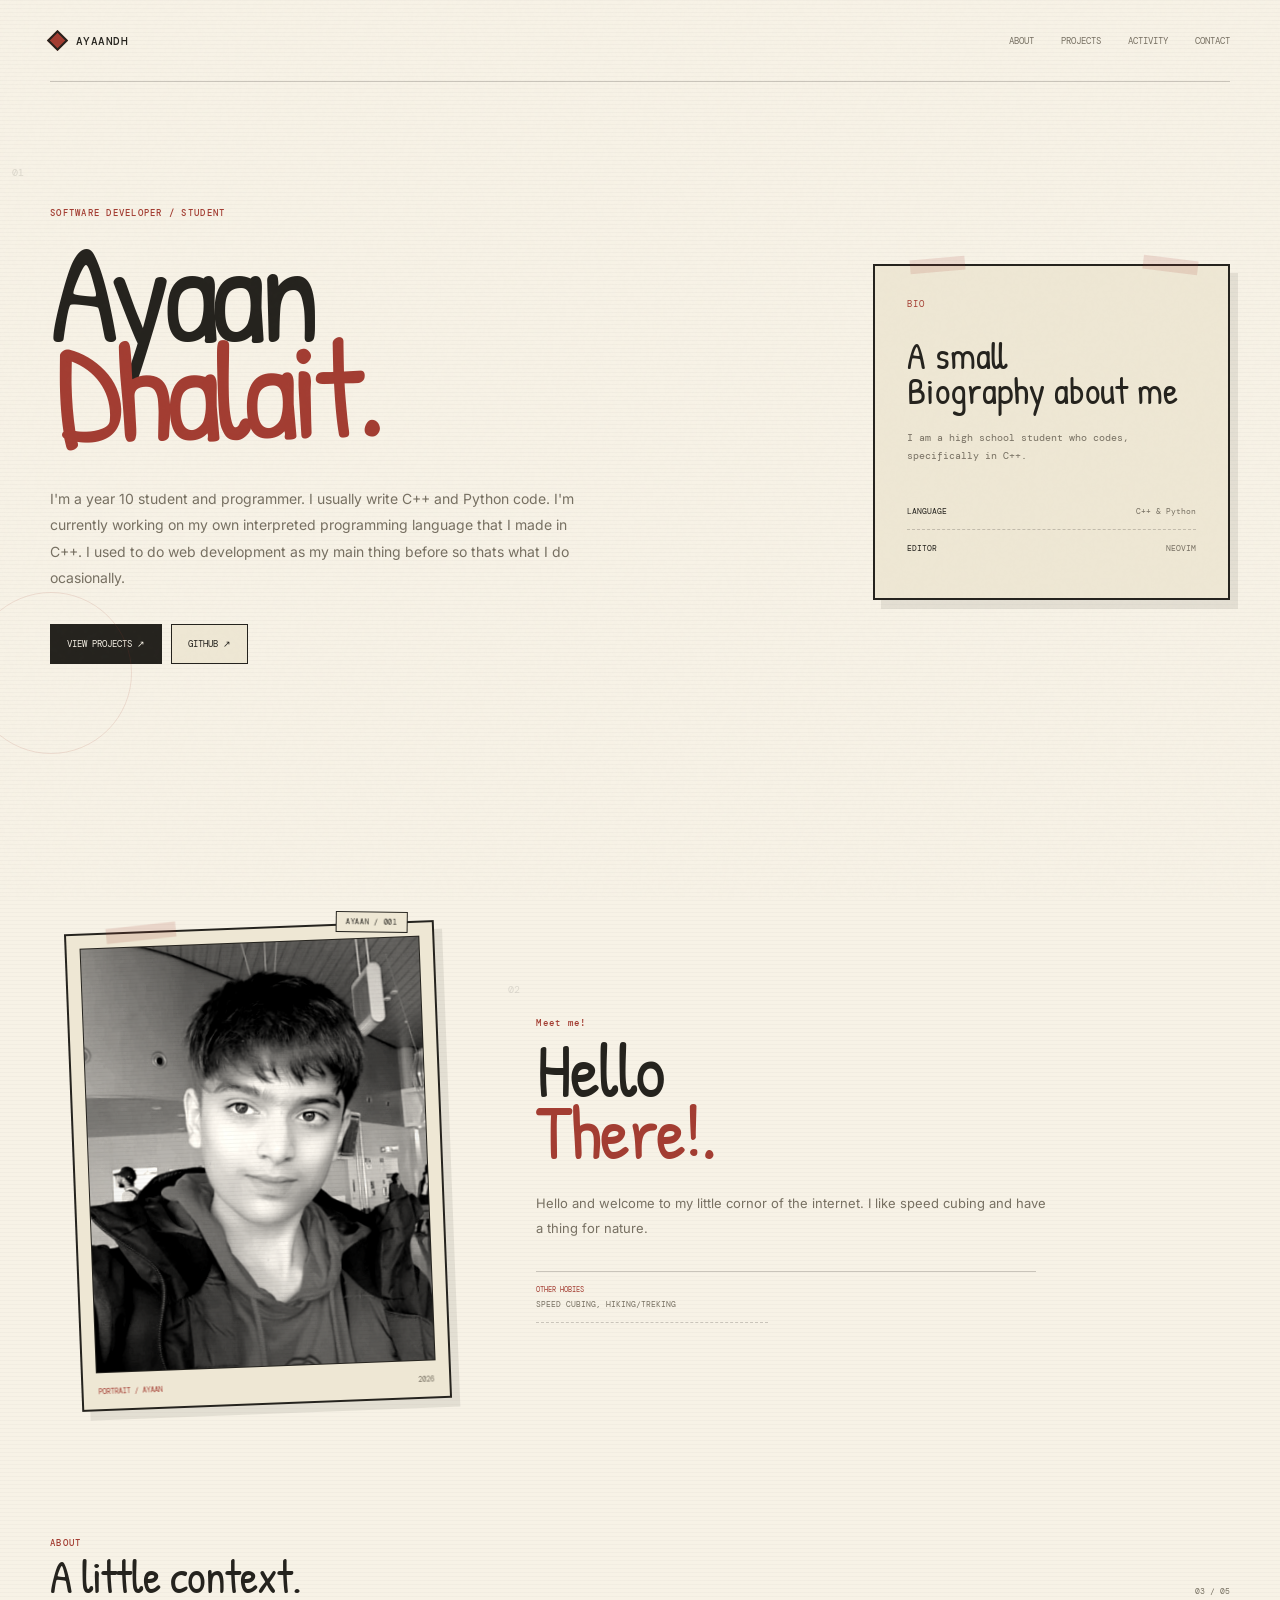
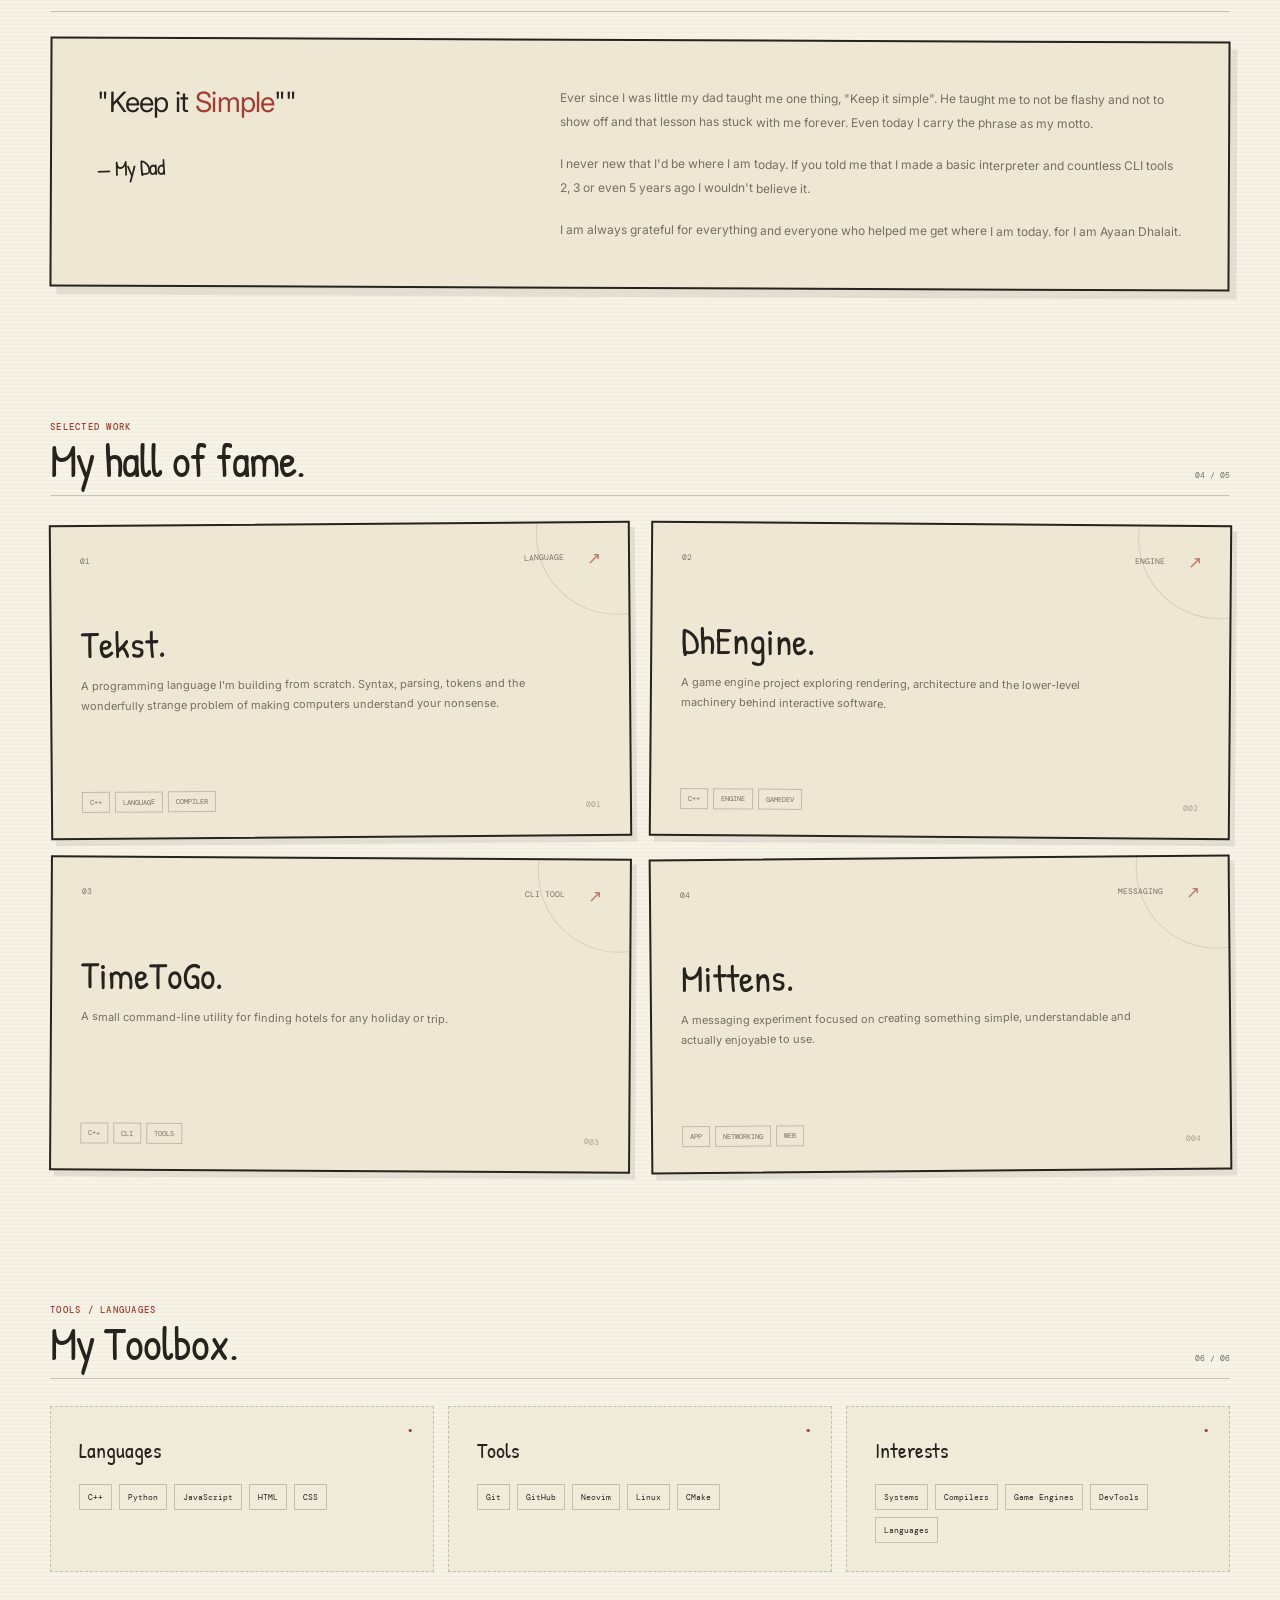
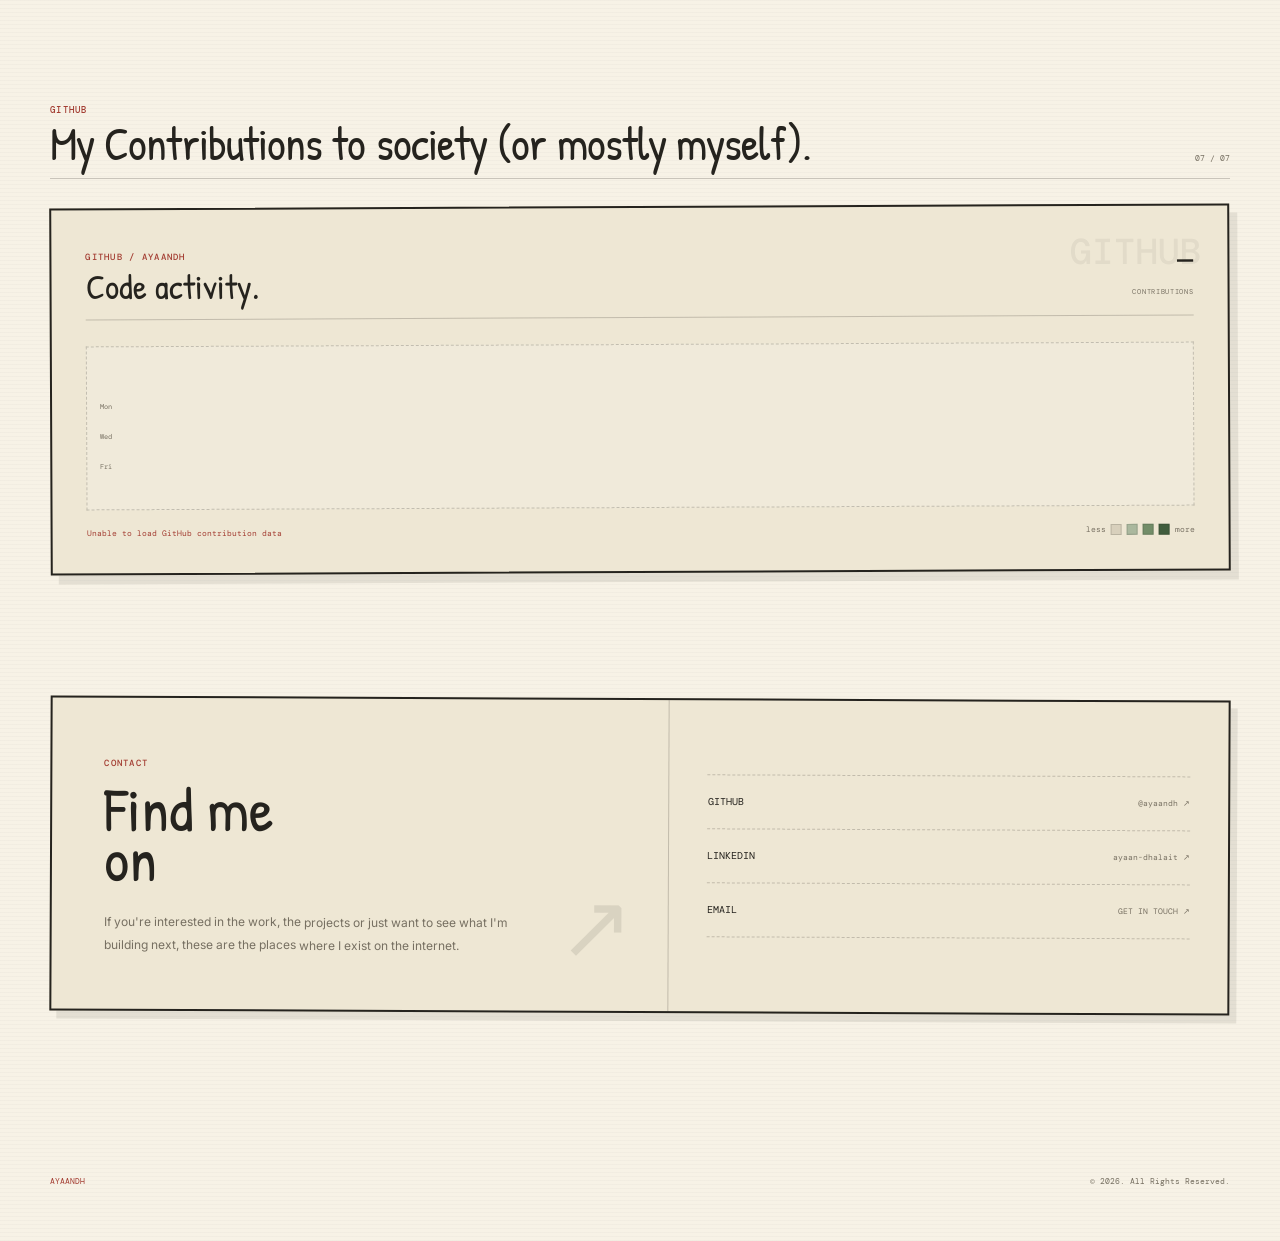
==== commit 7bbd434c: "Add files via upload" ====
--- a/index.html
+++ b/index.html
@@ -1,392 +1,644 @@
 <!DOCTYPE html>
 <html lang="en">
 <head>
-    <meta charset="UTF-8">
-    <meta name="viewport" content="width=device-width, initial-scale=1.0">
-    <meta name="description" content="Ayaan Dhalait - Self-taught programmer and Year 10 student.">
-    <title>Ayaan Dhalait</title>
-    <link rel="preconnect" href="https://fonts.googleapis.com">
-    <link rel="preconnect" href="https://fonts.gstatic.com" crossorigin>
-    <link href="https://fonts.googleapis.com/css2?family=Inter:wght@400;500;600;700;800&family=JetBrains+Mono:wght@400;500;600;700&display=swap" rel="stylesheet">
-    <link rel="icon" type="image/x-icon" href="/favicon.ico">
-    <link rel="stylesheet" href="styles.css">
+<meta charset="UTF-8">
+<meta name="viewport" content="width=device-width, initial-scale=1.0">
+<title>Ayaan Dhalait</title>
+<meta name="description" content="Ayaan Dhalait is a software developer building languages, engines, tools and experiments.">
+<meta name="theme-color" content="#eee7d4">
+
+<link rel="preconnect" href="https://fonts.googleapis.com">
+<link rel="preconnect" href="https://fonts.gstatic.com" crossorigin>
+<link href="https://fonts.googleapis.com/css2?family=DM+Mono:wght@400;500&family=Inter:wght@400;500;600;700;800&family=Patrick+Hand&display=swap" rel="stylesheet">
+<link rel="stylesheet" href="styles.css">
 </head>
+
 <body>
 
-<div class="ambient ambient-one"></div>
-<div class="ambient ambient-two"></div>
-
-<header class="navbar">
-    <div class="nav-inner">
-        <a class="brand" href="#">
-            <span class="brand-mark">A</span>
-            <span>Ayaan Dhalait</span>
+<div class="page">
+
+<nav class="nav">
+    <a href="#" class="nav-logo">
+        <span class="nav-logo-mark"></span>
+        AYAANDH
+    </a>
+
+    <div class="nav-links">
+        <a href="#about">ABOUT</a>
+        <a href="#projects">PROJECTS</a>
+        <a href="#activity">ACTIVITY</a>
+        <a href="#contact">CONTACT</a>
+    </div>
+</nav>
+
+<main>
+
+<section class="hero">
+    <div class="hero-copy reveal">
+        <span class="label">SOFTWARE DEVELOPER / STUDENT</span>
+
+        <h1 class="hand">
+            Ayaan
+            <span>Dhalait.</span>
+        </h1>
+
+        <p class="hero-description">
+            I'm a year 10 student and programmer. I usually write C++ and Python code. I'm currently working on my own interpreted programming language that I made in C++. I used to do web development as my main thing before so thats what I do ocasionally.
+        </p>
+
+        <div class="hero-links">
+            <a class="button primary" href="#projects">VIEW PROJECTS ↗</a>
+            <a class="button" href="https://github.com/ayaandh" target="_blank" rel="noopener">GITHUB ↗</a>
+        </div>
+    </div>
+
+    <aside class="hero-note reveal">
+        <div class="hero-note-title">BIO</div>
+
+        <h2 class="hand">
+            A small<br>
+            Biography about me
+        </h2>
+
+        <p>
+            I am a high school student who codes, specifically in C++.
+        </p>
+
+        <div class="note-lines">
+            <div class="note-line">
+                <span>LANGUAGE</span>
+                <span>C++ & Python</span>
+            </div>
+
+            <div class="note-line">
+                <span>EDITOR</span>
+                <span>NEOVIM</span>
+            </div>
+        </div>
+    </aside>
+</section>
+
+<section class="portrait-section reveal">
+
+    <div class="portrait-frame">
+        <div class="portrait-image-wrap">
+            <img
+                src="Ayaan.png"
+                alt="Ayaan Dhalait"
+                class="portrait-image"
+            >
+        </div>
+
+        <div class="portrait-caption">
+            <span>PORTRAIT / AYAAN</span>
+            <span>2026</span>
+        </div>
+    </div>
+
+    <div class="portrait-copy">
+        <span class="label">Meet me!</span>
+
+        <h2 class="hand">
+            Hello<br>
+            <span>There!.</span>
+        </h2>
+
+        <p>
+            Hello and welcome to my little cornor of the internet. I like speed cubing and have a thing for nature.
+        </p>
+
+        <div class="portrait-notes">
+            <div class="portrait-note">
+                <span>OTHER HOBIES</span>
+                <span>SPEED CUBING, HIKING/TREKING</span>
+            </div>
+        </div>
+    </div>
+
+</section>
+
+<section id="about" class="reveal">
+    <div class="section-heading">
+        <div>
+            <span class="label">ABOUT</span>
+            <h2 class="section-title hand">A little context.</h2>
+        </div>
+        <span class="section-number">03 / 05</span>
+    </div>
+
+    <div class="about paper">
+        <div class="about-big">
+            "Keep it
+            <span>Simple</span>""
+
+            <div class="about-signature">— My Dad</div>
+        </div>
+
+        <div class="about-text">
+            <p>
+                Ever since I was little my dad taught me one thing, "Keep it simple". He taught me to not be flashy and not to show off and that lesson has stuck with me forever. Even today I carry the phrase as my motto.
+            </p>
+            <p>
+                I never new that I'd be where I am today. If you told me that I made a basic interpreter and countless CLI tools 2, 3 or even 5 years ago I wouldn't believe it.
+            </p>
+            <p>
+                I am always grateful for everything and everyone who helped me get where I am today. for I am Ayaan Dhalait.
+            </p>
+        </div>
+    </div>
+</section>
+
+<section id="projects" class="reveal">
+    <div class="section-heading">
+        <div>
+            <span class="label">SELECTED WORK</span>
+            <h2 class="section-title hand">My hall of fame.</h2>
+        </div>
+        <span class="section-number">04 / 05</span>
+    </div>
+
+    <div class="projects">
+
+        <a href="https://tekst.ayaan.is-a.dev" class="project">
+            <div class="project-number">
+                <span>01</span>
+                <span>LANGUAGE</span>
+            </div>
+
+            <h3 class="hand">Tekst.</h3>
+
+            <p>
+                A programming language I'm building from scratch.
+                Syntax, parsing, tokens and the wonderfully strange
+                problem of making computers understand your nonsense.
+            </p>
+
+            <div class="project-bottom">
+                <div class="tags">
+                    <span class="tag">C++</span>
+                    <span class="tag">LANGUAGE</span>
+                    <span class="tag">COMPILER</span>
+                </div>
+                <span class="project-index">001</span>
+            </div>
         </a>
 
-        <nav>
-            <a href="#about">About</a>
-            <a href="#projects">Projects</a>
-            <a href="#activity">Activity</a>
-            <a href="#contact">Contact</a>
-        </nav>
-
-        <a class="nav-github" href="https://github.com/ayaandh" target="_blank" rel="noopener noreferrer">
-            GitHub <span>↗</span>
+        <a href="https://dhengine.github.io" class="project">
+            <div class="project-number">
+                <span>02</span>
+                <span>ENGINE</span>
+            </div>
+
+            <h3 class="hand">DhEngine.</h3>
+
+            <p>
+                A game engine project exploring rendering, architecture
+                and the lower-level machinery behind interactive software.
+            </p>
+
+            <div class="project-bottom">
+                <div class="tags">
+                    <span class="tag">C++</span>
+                    <span class="tag">ENGINE</span>
+                    <span class="tag">GAMEDEV</span>
+                </div>
+                <span class="project-index">002</span>
+            </div>
         </a>
-    </div>
-</header>
-
-<main>
-
-    <section class="hero">
-        <div class="hero-grid"></div>
-
-        <div class="hero-content">
-            <div class="hero-label">
-                <span></span>
-                SOFTWARE DEVELOPER
-            </div>
-
-            <h1>
-                <span>Ayaan</span>
-                Dhalait
-            </h1>
-
-            <p class="hero-description">
-                Self-taught programmer, Year 10 student, and someone who spends an unreasonable amount of time writing code.
-            </p>
-
-            <div class="hero-actions">
-                <a class="primary-button" href="https://github.com/ayaandh" target="_blank" rel="noopener noreferrer">
-                    View GitHub
-                    <span>↗</span>
-                </a>
-
-                <a class="secondary-button" href="#projects">
-                    Explore projects
-                    <span>↓</span>
-                </a>
-            </div>
-        </div>
-
-        <div class="hero-visual">
-            <div class="visual-ring ring-one"></div>
-            <img src="Ayaan.png" alt="Profile Picture" class="profile-image">
-            <div class="visual-ring ring-two"></div>
-
-        </div>
-
-        <div class="hero-bottom">
-            <span>SCROLL TO EXPLORE</span>
-            <div class="scroll-line"></div>
-        </div>
-    </section>
-
-    <section class="about section-shell" id="about">
-        <div class="section-label">
-            <span>01</span>
-            ABOUT ME
-        </div>
-
-        <div class="about-layout">
-            <div class="about-title">
-                <p>INTRODUCTION</p>
-                <h2>About<br><span>Me</span></h2>
-            </div>
-
-            <div class="about-main">
-                <div class="location">
-                    <div class="location-icon">
-                        <img src="gps.png" alt="">
+
+        <a href="https://timetogo.ayaan.is-a.dev" class="project">
+            <div class="project-number">
+                <span>03</span>
+                <span>CLI TOOL</span>
+            </div>
+
+            <h3 class="hand">TimeToGo.</h3>
+
+            <p>
+                A small command-line utility for finding hotels for any holiday or trip.
+            </p>
+
+            <div class="project-bottom">
+                <div class="tags">
+                    <span class="tag">C++</span>
+                    <span class="tag">CLI</span>
+                    <span class="tag">TOOLS</span>
+                </div>
+                <span class="project-index">003</span>
+            </div>
+        </a>
+
+        <a href="https://mittenssocial.github.io" class="project">
+            <div class="project-number">
+                <span>04</span>
+                <span>MESSAGING</span>
+            </div>
+
+            <h3 class="hand">Mittens.</h3>
+
+            <p>
+                A messaging experiment focused on creating something
+                simple, understandable and actually enjoyable to use.
+            </p>
+
+            <div class="project-bottom">
+                <div class="tags">
+                    <span class="tag">APP</span>
+                    <span class="tag">NETWORKING</span>
+                    <span class="tag">WEB</span>
+                </div>
+                <span class="project-index">004</span>
+            </div>
+        </a>
+
+    </div>
+</section>
+
+<section class="reveal">
+    <div class="section-heading">
+        <div>
+            <span class="label">TOOLS / LANGUAGES</span>
+            <h2 class="section-title hand">My Toolbox.</h2>
+        </div>
+        <span class="section-number">06 / 06</span>
+    </div>
+
+    <div class="skills">
+
+        <div class="skill">
+            <h3 class="hand">Languages</h3>
+            <div class="skill-list">
+                <span>C++</span>
+                <span>Python</span>
+                <span>JavaScript</span>
+                <span>HTML</span>
+                <span>CSS</span>
+            </div>
+        </div>
+
+        <div class="skill">
+            <h3 class="hand">Tools</h3>
+            <div class="skill-list">
+                <span>Git</span>
+                <span>GitHub</span>
+                <span>Neovim</span>
+                <span>Linux</span>
+                <span>CMake</span>
+            </div>
+        </div>
+
+        <div class="skill">
+            <h3 class="hand">Interests</h3>
+            <div class="skill-list">
+                <span>Systems</span>
+                <span>Compilers</span>
+                <span>Game Engines</span>
+                <span>DevTools</span>
+                <span>Languages</span>
+            </div>
+        </div>
+
+    </div>
+</section>
+
+<section id="activity" class="reveal">
+    <div class="section-heading">
+        <div>
+            <span class="label">GITHUB</span>
+            <h2 class="section-title hand">My Contributions to society (or mostly myself).</h2>
+        </div>
+        <span class="section-number">07 / 07</span>
+    </div>
+
+    <div class="contribution-graph">
+
+        <div class="graph-header">
+            <div>
+                <span class="label">GITHUB / AYAANDH</span>
+                <h2 class="graph-title hand">Code activity.</h2>
+            </div>
+
+            <div class="total">
+                <span class="total-number" id="total">...</span>
+                <span class="total-label">CONTRIBUTIONS</span>
+            </div>
+        </div>
+
+        <div class="graph-wrapper">
+            <div class="graph" id="graph">
+                <div class="months" id="months"></div>
+
+                <div class="grid-row">
+                    <div class="days">
+                        <span></span>
+                        <span>Mon</span>
+                        <span></span>
+                        <span>Wed</span>
+                        <span></span>
+                        <span>Fri</span>
+                        <span></span>
                     </div>
-                    <div>
-                        <span>BASED IN</span>
-                        <strong>London, United Kingdom</strong>
-                    </div>
+
+                    <div class="weeks" id="weeks"></div>
                 </div>
-
-                <p class="about-text">
-                    I am a self-taught programmer and Year 10 student. I taught myself Python and C++ and I love mathematics, computer science.
-                </p>
-
-                <div class="about-line"></div>
-
-                <div class="about-stats">
-                    <div>
-                        <strong>09</strong>
-                        <span>YEARS OF EXPERIENCE</span>
-                    </div>
-
-                    <div>
-                        <strong>06</strong>
-                        <span>LANGUAGES I'VE WORKED WITH</span>
-                    </div>
-
-                    <div>
-                </div>
-            </div>
-        </div>
-    </section>
-
-    <section class="projects section-shell" id="projects">
-        <div class="section-label">
-            <span>02</span>
-            SELECTED WORK
-        </div>
-
-        <div class="section-title-row">
-            <div>
-                <p>PROJECTS</p>
-                <h2>My Gallery of Projects.</h2>
-            </div>
-
-            <span class="project-count">06 PROJECTS</span>
-        </div>
-
-        <div class="project-grid">
-
-            <a class="project project-large" href="https://github.com/ayaandh/Library-Management-System" target="_blank" rel="noopener noreferrer">
-                <div class="project-glow"></div>
-
-                <div class="project-meta">
-                    <span>01</span>
-                    <span>C++</span>
-                </div>
-
-                <div class="project-info">
-                    <h3>Library Management System</h3>
-                    <p>A library management system written in C++.</p>
-                </div>
-
-                <div class="project-footer">
-                    <span>VIEW PROJECT</span>
-                    <b>↗</b>
-                </div>
+            </div>
+        </div>
+
+        <div class="graph-footer">
+            <span class="status" id="status">Loading GitHub data...</span>
+
+            <div class="legend">
+                <span>less</span>
+                <i class="cell"></i>
+                <i class="cell level-1"></i>
+                <i class="cell level-2"></i>
+                <i class="cell level-3"></i>
+                <span>more</span>
+            </div>
+        </div>
+
+    </div>
+</section>
+
+<section id="contact" class="reveal">
+    <div class="contact">
+
+        <div class="contact-main">
+            <span class="label">CONTACT</span>
+
+            <h2 class="hand">
+                Find me<br>
+                on
+            </h2>
+
+            <p>
+                If you're interested in the work, the projects or just
+                want to see what I'm building next, these are the places
+                where I exist on the internet.
+            </p>
+        </div>
+
+        <div class="contact-links">
+
+            <a class="contact-link" href="https://github.com/ayaandh" target="_blank" rel="noopener">
+                <span>GITHUB</span>
+                <span>@ayaandh ↗</span>
             </a>
 
-            <a class="project project-large" href="https://github.com/ayaandh/Basic-Negotiation-System" target="_blank" rel="noopener noreferrer">
-                <div class="project-glow"></div>
-
-                <div class="project-meta">
-                    <span>02</span>
-                    <span>C++</span>
-                </div>
-
-                <div class="project-info">
-                    <h3>Basic Negotiation System</h3>
-                    <p>A basic negotiation system written in C++.</p>
-                </div>
-
-                <div class="project-footer">
-                    <span>VIEW PROJECT</span>
-                    <b>↗</b>
-                </div>
+            <a class="contact-link" href="https://www.linkedin.com/in/ayaan-dhalait/" target="_blank" rel="noopener">
+                <span>LINKEDIN</span>
+                <span>ayaan-dhalait ↗</span>
             </a>
 
-            <a class="project" href="https://dhctl.ayaan.is-a.dev" target="_blank" rel="noopener noreferrer">
-                <div class="project-meta">
-                    <span>03</span>
-                    <span>PYTHON</span>
-                </div>
-
-                <div class="project-info">
-                    <h3>dhctl</h3>
-                    <p>A simple command-line development tool written in Python.</p>
-                </div>
-
-                <div class="project-footer">
-                    <span>VIEW PROJECT</span>
-                    <b>↗</b>
-                </div>
+            <a class="contact-link" href="mailto:hello@ayaan.is-a.dev">
+                <span>EMAIL</span>
+                <span>GET IN TOUCH ↗</span>
             </a>
 
-            <a class="project" href="https://github.com/ayaandh/Pillow" target="_blank" rel="noopener noreferrer">
-                <div class="project-meta">
-                    <span>04</span>
-                    <span>PYTHON</span>
-                </div>
-
-                <div class="project-info">
-                    <h3>Pillow</h3>
-                    <p>A bare-bones browser written in Python.</p>
-                </div>
-
-                <div class="project-footer">
-                    <span>VIEW PROJECT</span>
-                    <b>↗</b>
-                </div>
-            </a>
-
-            <a class="project" href="https://github.com/ayaandh/pplayer" target="_blank" rel="noopener noreferrer">
-                <div class="project-meta">
-                    <span>05</span>
-                    <span>PYTHON</span>
-                </div>
-
-                <div class="project-info">
-                    <h3>pplayer</h3>
-                    <p>A Python library for creating playable entities for Pygame.</p>
-                </div>
-
-                <div class="project-footer">
-                    <span>VIEW PROJECT</span>
-                    <b>↗</b>
-                </div>
-            </a>
-
-            <a class="project" href="https://github.com/ayaandh/EncryptionSystem" target="_blank" rel="noopener noreferrer">
-                <div class="project-meta">
-                    <span>06</span>
-                    <span>C++</span>
-                </div>
-
-                <div class="project-info">
-                    <h3>Encryption System</h3>
-                    <p>A simple password encryption script written in C++.</p>
-                </div>
-
-                <div class="project-footer">
-                    <span>VIEW PROJECT</span>
-                    <b>↗</b>
-                </div>
-            </a>
-
-        </div>
-    </section>
-
-    <section class="activity section-shell" id="activity">
-        <div class="section-label">
-            <span>03</span>
-            GITHUB ACTIVITY
-        </div>
-
-        <div class="activity-heading">
-            <div>
-                <p>OPEN SOURCE</p>
-                <h2>My Contribution History.</h2>
-            </div>
-
-            <div class="contribution-total" id="contributionCount">
-                Loading...
-            </div>
-        </div>
-
-        <div class="activity-card">
-
-            <div class="activity-header">
-                <div class="activity-title">
-                    <span class="activity-dot"></span>
-                    2026 CONTRIBUTIONS
-                </div>
-
-                <div class="legend">
-                    <span>Less</span>
-                    <i class="level-0"></i>
-                    <i class="level-1"></i>
-                    <i class="level-2"></i>
-                    <i class="level-3"></i>
-                    <i class="level-4"></i>
-                    <span>More</span>
-                </div>
-            </div>
-
-            <div class="graph-layout">
-                <div class="weekdays">
-                    <span></span>
-                    <span>Mon</span>
-                    <span></span>
-                    <span>Wed</span>
-                    <span></span>
-                    <span>Fri</span>
-                    <span></span>
-                </div>
-
-                <div class="graph-scroll">
-                    <div class="months" id="months"></div>
-                    <div class="graph" id="contributionGraph"></div>
-                </div>
-            </div>
-
-            <div class="activity-footer">
-                <span>github.com/ayaandh</span>
-                <span>ACTIVE DEVELOPER</span>
-            </div>
-
-        </div>
-    </section>
-
-    <section class="contact section-shell" id="contact">
-        <div class="contact-box">
-
-            <div class="contact-background">04</div>
-
-            <div class="contact-content">
-                <div class="section-label">
-                    <span>04</span>
-                    CONTACT
-                </div>
-
-                <p>Find me on</p>
-
-                <h2>
-                    Find me<br>
-                    <span>on</span>
-                </h2>
-
-                <div class="socials">
-
-                    <a href="https://github.com/ayaandh" target="_blank" rel="noopener noreferrer">
-                        <img src="Github.png" alt="GitHub">
-                        <div>
-                            <span>GITHUB</span>
-                            <strong>ayaandh</strong>
-                        </div>
-                        <b>↗</b>
-                    </a>
-
-                    <a href="https://linkedin.com/in/ayaan-dhalait" target="_blank" rel="noopener noreferrer">
-                        <img src="linkedin.png" alt="LinkedIn">
-                        <div>
-                            <span>LINKEDIN</span>
-                            <strong>Ayaan Dhalait</strong>
-                        </div>
-                        <b>↗</b>
-                    </a>
-                    <a href="https://discord.com/users/1444340744356761781" target="_blank" rel="noopener noreferrer">
-                        <img src="Discord.png" alt="Discord">
-                        <div>
-                            <span>DISCORD</span>
-                            <strong>ayaandh</strong>
-                        </div>
-                        <b>↗</b>
-                    </a>
-                    <a href="https://open.spotify.com/user/31tiqnq6bsr7pyozuwboyiyk34xu" target="_blank" rel="noopener noreferrer">
-                        <img src="Spotify.png" alt="Spotify">
-                        <div>
-                            <span>SPOTIFY</span>
-                            <strong>Ayaan Dhalait</strong>
-                        </div>
-                        <b>↗</b>
-                    </a>
-                </div>
-            </div>
-
-        </div>
-    </section>
+        </div>
+    </div>
+</section>
 
 </main>
 
 <footer>
-    <div class="footer-inner">
-        <span>© 2026 Ayaan Dhalait</span>
-        <span>BUILT WITH CODE</span>
-        <a href="#">BACK TO TOP ↑</a>
-    </div>
+    <span>AYAANDH</span>
+    <span></span>
+    <span>© 2026. All Rights Reserved.</span>
 </footer>
 
+</div>
+
 <div class="tooltip" id="tooltip"></div>
 
-<script src="script.js"></script>
+<script>
+const USERNAME = "ayaandh";
+const API = `https://github-contributions-api.jogruber.de/v4/${USERNAME}?y=last`;
+
+const weeksElement = document.getElementById("weeks");
+const monthsElement = document.getElementById("months");
+const totalElement = document.getElementById("total");
+const statusElement = document.getElementById("status");
+const tooltip = document.getElementById("tooltip");
+
+const formatter = new Intl.NumberFormat();
+
+function parseDate(date) {
+    const [year, month, day] = date.split("-").map(Number);
+    return new Date(year, month - 1, day);
+}
+
+function formatDate(date) {
+    return date.toLocaleDateString("en-GB", {
+        day: "numeric",
+        month: "short",
+        year: "numeric"
+    });
+}
+
+function startOfWeek(date) {
+    const result = new Date(date);
+    const day = result.getDay();
+    const offset = day === 0 ? -6 : 1 - day;
+    result.setDate(result.getDate() + offset);
+    return result;
+}
+
+function showTooltip(event, text) {
+    tooltip.textContent = text;
+    tooltip.classList.add("visible");
+    tooltip.style.left = `${event.clientX}px`;
+    tooltip.style.top = `${event.clientY - 12}px`;
+}
+
+function hideTooltip() {
+    tooltip.classList.remove("visible");
+}
+
+function createCell(contribution) {
+    const cell = document.createElement("i");
+
+    cell.className = `cell level-${contribution.level}`;
+
+    const count = contribution.count;
+    const date = parseDate(contribution.date);
+
+    cell.setAttribute(
+        "aria-label",
+        `${count} contribution${count === 1 ? "" : "s"} on ${formatDate(date)}`
+    );
+
+    cell.addEventListener("mouseenter", event => {
+        showTooltip(
+            event,
+            `${formatter.format(count)} contribution${count === 1 ? "" : "s"} · ${formatDate(date)}`
+        );
+    });
+
+    cell.addEventListener("mousemove", event => {
+        tooltip.style.left = `${event.clientX}px`;
+        tooltip.style.top = `${event.clientY - 12}px`;
+    });
+
+    cell.addEventListener("mouseleave", hideTooltip);
+
+    return cell;
+}
+
+function createMonthLabels(contributions) {
+    monthsElement.innerHTML = "";
+
+    const seen = new Set();
+    const firstDate = parseDate(contributions[0].date);
+    const firstWeek = startOfWeek(firstDate);
+
+    contributions.forEach(contribution => {
+        const date = parseDate(contribution.date);
+        const monthKey = `${date.getFullYear()}-${date.getMonth()}`;
+
+        if (seen.has(monthKey)) return;
+
+        const firstDay = new Date(
+            date.getFullYear(),
+            date.getMonth(),
+            1
+        );
+
+        const weekStart = startOfWeek(firstDay);
+
+        const weekDifference =
+            Math.round((weekStart - firstWeek) / 604800000);
+
+        const label = document.createElement("span");
+
+        label.className = "month";
+        label.textContent = date.toLocaleDateString("en-GB", {
+            month: "short"
+        });
+
+        label.style.left = `${weekDifference * 15}px`;
+
+        monthsElement.appendChild(label);
+        seen.add(monthKey);
+    });
+}
+
+function render(contributions) {
+    weeksElement.innerHTML = "";
+
+    const byDate = new Map(
+        contributions.map(item => [item.date, item])
+    );
+
+    const firstDate = parseDate(contributions[0].date);
+    const lastDate = parseDate(
+        contributions[contributions.length - 1].date
+    );
+
+    const firstWeek = startOfWeek(firstDate);
+    const lastWeek = startOfWeek(lastDate);
+
+    for (
+        let current = new Date(firstWeek);
+        current <= lastWeek;
+        current.setDate(current.getDate() + 7)
+    ) {
+        const week = document.createElement("div");
+        week.className = "week";
+
+        for (let i = 0; i < 7; i++) {
+            const date = new Date(current);
+            date.setDate(date.getDate() + i);
+
+            const key =
+                `${date.getFullYear()}-${String(date.getMonth() + 1).padStart(2, "0")}-${String(date.getDate()).padStart(2, "0")}`;
+
+            const contribution = byDate.get(key);
+
+            if (!contribution) {
+                const empty = document.createElement("i");
+                empty.className = "cell";
+                empty.dataset.empty = "true";
+                week.appendChild(empty);
+            } else {
+                week.appendChild(createCell(contribution));
+            }
+        }
+
+        weeksElement.appendChild(week);
+    }
+
+    createMonthLabels(contributions);
+}
+
+async function loadContributions() {
+    try {
+        const response = await fetch(API);
+
+        if (!response.ok) {
+            throw new Error("GitHub contribution API request failed");
+        }
+
+        const data = await response.json();
+
+        if (!Array.isArray(data.contributions)) {
+            throw new Error("Invalid contribution data");
+        }
+
+        const contributions = data.contributions
+            .map(item => ({
+                ...item,
+                level: Number(item.level),
+                count: Number(item.count)
+            }))
+            .sort((a, b) => a.date.localeCompare(b.date));
+
+        if (!contributions.length) {
+            throw new Error("No contribution data available");
+        }
+
+        const total = contributions.reduce(
+            (sum, contribution) => sum + contribution.count,
+            0
+        );
+
+        totalElement.textContent = formatter.format(total);
+
+        render(contributions);
+
+        statusElement.textContent =
+            `Live data from GitHub · ${contributions.length} days`;
+
+    } catch (error) {
+        console.error(error);
+
+        totalElement.textContent = "—";
+        statusElement.textContent =
+            "Unable to load GitHub contribution data";
+        statusElement.classList.add("error");
+    }
+}
+
+const observer = new IntersectionObserver(
+    entries => {
+        entries.forEach(entry => {
+            if (entry.isIntersecting) {
+                entry.target.classList.add("visible");
+                observer.unobserve(entry.target);
+            }
+        });
+    },
+    {
+        threshold: .12
+    }
+);
+
+document.querySelectorAll(".reveal").forEach(element => {
+    observer.observe(element);
+});
+
+loadContributions();
+</script>
 
 </body>
 </html>
--- a/styles.css
+++ b/styles.css
@@ -1,36 +1,40 @@
-:root {
-    --background: #292929;
-    --surface: #303030;
-    --surface-hover: #363636;
-    --surface-bright: #3b3b3b;
-    --border: #414141;
-    --border-light: #4b4b4b;
-    --text: #d0cfcf;
-    --muted: #a09e9e;
-    --subtle: #777777;
-    --orange: #df7300;
-    --orange-dark: #a85802;
-    --orange-soft: #663500;
-}
-
 * {
     box-sizing: border-box;
     margin: 0;
     padding: 0;
 }
 
+:root {
+    --paper: #eee7d4;
+    --paper-light: #f7f2e6;
+    --paper-dark: #e4dbc5;
+    --ink: #25231e;
+    --muted: #777062;
+    --faint: #aaa18f;
+    --red: #a33d32;
+    --red-light: #c36a5e;
+    --green-0: #d8d0bc;
+    --green-1: #aab89e;
+    --green-2: #728d68;
+    --green-3: #405d3d;
+    --border: rgba(37,35,30,.22);
+    --shadow: rgba(37,35,30,.09);
+}
+
 html {
     scroll-behavior: smooth;
 }
 
 body {
-    min-width: 320px;
+    min-height: 100vh;
+    color: var(--ink);
+    background-color: var(--paper-light);
+    background-image:
+        radial-gradient(rgba(37,35,30,.075) .65px, transparent .65px),
+        linear-gradient(rgba(37,35,30,.025) 1px, transparent 1px);
+    background-size: 8px 8px, 100% 4px;
+    font-family: Inter, sans-serif;
     overflow-x: hidden;
-    background: var(--background);
-    color: var(--text);
-    font-family: "Inter", sans-serif;
-    line-height: 1.6;
-    -webkit-font-smoothing: antialiased;
 }
 
 body::before {
@@ -38,17 +42,14 @@
     position: fixed;
     inset: 0;
     pointer-events: none;
-    opacity: 0.25;
-    background-image:
-        linear-gradient(rgba(255,255,255,.018) 1px, transparent 1px),
-        linear-gradient(90deg, rgba(255,255,255,.018) 1px, transparent 1px);
-    background-size: 70px 70px;
-    mask-image: linear-gradient(to bottom, black, transparent 80%);
+    z-index: 9999;
+    opacity: .035;
+    background-image: url("data:image/svg+xml,%3Csvg viewBox='0 0 180 180' xmlns='http://www.w3.org/2000/svg'%3E%3Cfilter id='n'%3E%3CfeTurbulence type='fractalNoise' baseFrequency='.8' numOctaves='3' stitchTiles='stitch'/%3E%3C/filter%3E%3Crect width='100%25' height='100%25' filter='url(%23n)' opacity='.35'/%3E%3C/svg%3E");
 }
 
 ::selection {
-    background: var(--orange);
-    color: white;
+    background: var(--red);
+    color: var(--paper-light);
 }
 
 a {
@@ -56,1203 +57,1341 @@
     text-decoration: none;
 }
 
-.ambient {
-    position: fixed;
-    pointer-events: none;
-    border-radius: 50%;
-    filter: blur(120px);
-    z-index: -1;
-}
-
-.ambient-one {
-    width: 500px;
-    height: 500px;
-    top: -250px;
-    right: -180px;
-    background: rgba(223, 115, 0, .06);
-}
-
-.ambient-two {
-    width: 350px;
-    height: 350px;
-    top: 1200px;
-    left: -250px;
-    background: rgba(223, 115, 0, .025);
-}
-
-.navbar {
-    position: fixed;
-    z-index: 100;
-    top: 0;
-    left: 0;
-    width: 100%;
-    padding: 16px 24px;
-    background: rgba(41, 41, 41, .72);
-    border-bottom: 1px solid rgba(65, 65, 65, .7);
-    backdrop-filter: blur(18px);
-    -webkit-backdrop-filter: blur(18px);
-}
-
-.nav-inner {
-    width: min(1200px, 100%);
+button {
+    font: inherit;
+}
+
+.page {
+    width: min(1180px, calc(100% - 38px));
     margin: auto;
+}
+
+.mono {
+    font-family: "DM Mono", monospace;
+}
+
+.hand {
+    font-family: "Patrick Hand", cursive;
+    font-weight: 400;
+}
+
+.label {
+    color: var(--red);
+    font: 500 9px/1 "DM Mono", monospace;
+    letter-spacing: .14em;
+}
+
+.paper {
+    border: 2px solid var(--ink);
+    background: var(--paper);
+    box-shadow: 7px 8px 0 var(--shadow);
+}
+
+.nav {
+    height: 82px;
     display: flex;
     align-items: center;
     justify-content: space-between;
-}
-
-.brand {
-    display: flex;
+    border-bottom: 1px solid var(--border);
+}
+
+.nav-logo {
+    display: flex;
+    align-items: center;
+    gap: 11px;
+    font: 500 11px "DM Mono", monospace;
+    letter-spacing: .04em;
+}
+
+.nav-logo-mark {
+    width: 15px;
+    height: 15px;
+    border: 2px solid var(--ink);
+    transform: rotate(45deg);
+    background: var(--red);
+    transition: transform .3s ease;
+}
+
+.nav-logo:hover .nav-logo-mark {
+    transform: rotate(135deg);
+}
+
+.nav-links {
+    display: flex;
+    gap: 27px;
+    font: 9px "DM Mono", monospace;
+    color: var(--muted);
+}
+
+.nav-links a {
+    position: relative;
+    transition: color .2s ease;
+}
+
+.nav-links a::before {
+    content: "";
+    position: absolute;
+    left: 0;
+    bottom: -7px;
+    width: 0;
+    height: 1px;
+    background: var(--red);
+    transition: width .25s ease;
+}
+
+.nav-links a:hover {
+    color: var(--ink);
+}
+
+.nav-links a:hover::before {
+    width: 100%;
+}
+
+.hero {
+    min-height: 720px;
+    display: grid;
+    grid-template-columns: minmax(0, 1.35fr) minmax(290px, .65fr);
+    gap: 80px;
+    align-items: center;
+    padding: 100px 0 120px;
+}
+
+.hero-copy {
+    position: relative;
+}
+
+.hero-copy::before {
+    content: "01";
+    position: absolute;
+    top: -34px;
+    left: -38px;
+    color: rgba(37,35,30,.13);
+    font: 10px "DM Mono", monospace;
+}
+
+.hero-copy::after {
+    content: "";
+    position: absolute;
+    width: 160px;
+    height: 160px;
+    left: -80px;
+    bottom: -90px;
+    border: 1px solid rgba(163,61,50,.13);
+    border-radius: 50%;
+    pointer-events: none;
+}
+
+.hero h1 {
+    margin-top: 20px;
+    font-size: clamp(78px, 11vw, 145px);
+    line-height: .72;
+    letter-spacing: -.055em;
+}
+
+.hero h1 span {
+    display: block;
+    color: var(--red);
+    transform: translateX(5px) rotate(-1.2deg);
+    transform-origin: left;
+}
+
+.hero-description {
+    max-width: 540px;
+    margin-top: 43px;
+    color: var(--muted);
+    font-size: 14px;
+    line-height: 1.9;
+}
+
+.hero-links {
+    display: flex;
+    flex-wrap: wrap;
+    gap: 9px;
+    margin-top: 32px;
+}
+
+.button {
+    display: inline-flex;
     align-items: center;
     gap: 10px;
-    font-family: "JetBrains Mono", monospace;
-    font-size: 11px;
-    font-weight: 600;
-}
-
-.brand-mark {
-    width: 28px;
-    height: 28px;
+    padding: 13px 16px;
+    border: 1px solid var(--ink);
+    background: var(--paper);
+    font: 9px "DM Mono", monospace;
+    transition:
+        transform .2s ease,
+        background .2s ease,
+        box-shadow .2s ease;
+}
+
+.button:hover {
+    transform: translate(-3px,-3px);
+    box-shadow: 4px 4px 0 var(--ink);
+    background: var(--paper-dark);
+}
+
+.button.primary {
+    background: var(--ink);
+    color: var(--paper-light);
+}
+
+.button.primary:hover {
+    background: var(--red);
+    box-shadow: 4px 4px 0 var(--ink);
+}
+
+.hero-meta {
+    display: flex;
+    gap: 25px;
+    margin-top: 55px;
+    color: var(--muted);
+    font: 8px "DM Mono", monospace;
+}
+
+.hero-meta span {
+    position: relative;
+}
+
+.hero-meta span:not(:last-child)::after {
+    content: "/";
+    position: absolute;
+    right: -16px;
+    color: var(--faint);
+}
+
+.hero-note {
+    position: relative;
+    padding: 32px;
+    border: 2px solid var(--ink);
+    background: var(--paper);
+    transform: rotate(2.2deg);
+    box-shadow: 8px 9px 0 var(--shadow);
+    transition: transform .35s ease;
+}
+
+.hero-note:hover {
+    transform: rotate(0deg) translateY(-6px);
+}
+
+.hero-note::before,
+.hero-note::after {
+    content: "";
+    position: absolute;
+    width: 55px;
+    height: 14px;
+    background: rgba(163,61,50,.14);
+    top: -8px;
+}
+
+.hero-note::before {
+    left: 35px;
+    transform: rotate(-5deg);
+}
+
+.hero-note::after {
+    right: 30px;
+    transform: rotate(7deg);
+}
+
+.hero-note-title {
+    margin-bottom: 28px;
+    color: var(--red);
+    font: 9px "DM Mono", monospace;
+    letter-spacing: .12em;
+}
+
+.hero-note h2 {
+    font-size: 38px;
+    line-height: .92;
+}
+
+.hero-note p {
+    margin-top: 22px;
+    color: var(--muted);
+    font: 10px/1.8 "DM Mono", monospace;
+}
+
+.note-lines {
+    margin-top: 28px;
+}
+
+.note-line {
+    display: flex;
+    justify-content: space-between;
+    gap: 15px;
+    padding: 13px 0;
+    border-bottom: 1px dashed var(--border);
+    font: 8px "DM Mono", monospace;
+}
+
+.note-line:last-child {
+    border-bottom: 0;
+}
+
+.note-line span:last-child {
+    color: var(--muted);
+    text-align: right;
+}
+
+section {
+    margin-bottom: 125px;
+}
+
+.section-heading {
+    display: flex;
+    align-items: flex-end;
+    justify-content: space-between;
+    gap: 25px;
+    margin-bottom: 27px;
+    padding-bottom: 15px;
+    border-bottom: 1px solid var(--border);
+}
+
+.section-title {
+    margin-top: 7px;
+    font-size: 46px;
+    line-height: .85;
+    letter-spacing: -.02em;
+}
+
+.section-number {
+    color: var(--muted);
+    font: 8px "DM Mono", monospace;
+}
+
+.portrait-section {
+    position: relative;
     display: grid;
-    place-items: center;
-    border: 1px solid var(--orange);
-    border-radius: 6px;
-    color: var(--orange);
-    font-size: 12px;
-}
-
-.navbar nav {
-    display: flex;
-    gap: 28px;
-}
-
-.navbar nav a,
-.nav-github {
-    color: var(--muted);
-    font-family: "JetBrains Mono", monospace;
-    font-size: 9px;
-    transition: color .2s ease;
-}
-
-.navbar nav a:hover,
-.nav-github:hover {
-    color: var(--orange);
-}
-
-.nav-github {
-    display: flex;
+    grid-template-columns: .75fr 1.25fr;
+    gap: 70px;
     align-items: center;
-    gap: 7px;
-}
-
-.nav-github span {
-    color: var(--orange);
-    font-size: 13px;
-}
-
-.hero {
-    position: relative;
-    min-height: 900px;
-    width: min(1200px, calc(100% - 56px));
+    margin-bottom: 125px;
+}
+
+.portrait-frame {
+    position: relative;
+    width: min(100%, 370px);
     margin: auto;
-    display: grid;
-    grid-template-columns: 1.25fr .75fr;
-    align-items: center;
-    gap: 50px;
-    padding-top: 70px;
-}
-
-.hero-grid {
+    padding: 13px;
+    background: var(--paper);
+    border: 2px solid var(--ink);
+    box-shadow: 8px 9px 0 var(--shadow);
+    transform: rotate(-2.2deg);
+    transition: transform .35s cubic-bezier(.2,.8,.2,1);
+}
+
+.portrait-frame:hover {
+    transform: rotate(0deg) translateY(-6px);
+}
+
+.portrait-frame::before {
+    content: "AYAAN / 001";
+    position: absolute;
+    top: -13px;
+    right: 24px;
+    padding: 5px 9px;
+    background: var(--paper);
+    border: 1px solid var(--ink);
+    font: 7px "DM Mono", monospace;
+    letter-spacing: .1em;
+    transform: rotate(3deg);
+    z-index: 3;
+}
+
+.portrait-frame::after {
+    content: "";
+    position: absolute;
+    width: 70px;
+    height: 15px;
+    top: -8px;
+    left: 40px;
+    background: rgba(163,61,50,.16);
+    transform: rotate(-4deg);
+    pointer-events: none;
+}
+
+.portrait-image-wrap {
+    position: relative;
+    overflow: hidden;
+    aspect-ratio: 4 / 5;
+    border: 1px solid var(--ink);
+    background: #d9d2c1;
+}
+
+.portrait-image-wrap::after {
+    content: "";
     position: absolute;
     inset: 0;
     pointer-events: none;
     background:
-        linear-gradient(90deg, transparent 49.9%, rgba(65,65,65,.28) 50%, transparent 50.1%);
-    opacity: .45;
-}
-
-.hero-content {
-    position: relative;
+        repeating-linear-gradient(
+            0deg,
+            transparent 0,
+            transparent 3px,
+            rgba(37,35,30,.08) 4px
+        ),
+        radial-gradient(
+            circle at center,
+            transparent 35%,
+            rgba(37,35,30,.15) 100%
+        );
+    mix-blend-mode: multiply;
+}
+
+.portrait-image {
+    width: 100%;
+    height: 100%;
+    display: block;
+    object-fit: cover;
+    filter:
+        grayscale(1)
+        contrast(1.18)
+        brightness(1.04)
+        sepia(.12);
+    transform: scale(1.015);
+    transition:
+        filter .4s ease,
+        transform .5s ease;
+}
+
+.portrait-frame:hover .portrait-image {
+    filter:
+        grayscale(.65)
+        contrast(1.1)
+        brightness(1.05)
+        sepia(.08);
+    transform: scale(1.045);
+}
+
+.portrait-caption {
+    display: flex;
+    justify-content: space-between;
+    gap: 15px;
+    margin-top: 11px;
+    padding: 3px 2px 0;
+    color: var(--muted);
+    font: 7px "DM Mono", monospace;
+}
+
+.portrait-caption span:first-child {
+    color: var(--red);
+}
+
+.portrait-copy {
+    position: relative;
+}
+
+.portrait-copy::before {
+    content: "02";
+    position: absolute;
+    top: -27px;
+    left: -28px;
+    color: rgba(37,35,30,.12);
+    font: 10px "DM Mono", monospace;
+}
+
+.portrait-copy h2 {
+    max-width: 600px;
+    margin-top: 9px;
+    font-size: clamp(48px, 6vw, 76px);
+    line-height: .82;
+    letter-spacing: -.025em;
+}
+
+.portrait-copy h2 span {
+    color: var(--red);
+}
+
+.portrait-copy p {
+    max-width: 510px;
+    margin-top: 28px;
+    color: var(--muted);
+    font-size: 13px;
+    line-height: 1.9;
+}
+
+.portrait-notes {
+    display: grid;
+    grid-template-columns: repeat(2, 1fr);
+    max-width: 500px;
+    margin-top: 30px;
+    border-top: 1px solid var(--border);
+}
+
+.portrait-note {
+    padding: 13px 0;
+    border-bottom: 1px dashed var(--border);
+    font: 8px "DM Mono", monospace;
+}
+
+.portrait-note:nth-child(odd) {
+    margin-right: 18px;
+}
+
+.portrait-note span {
+    display: block;
+}
+
+.portrait-note span:first-child {
+    margin-bottom: 5px;
+    color: var(--red);
+    font-size: 7px;
+}
+
+.portrait-note span:last-child {
+    color: var(--muted);
+}
+
+.about {
+    display: grid;
+    grid-template-columns: .78fr 1.22fr;
+    gap: 65px;
+    padding: 45px;
+    transform: rotate(.25deg);
+}
+
+.about-big {
+    font-size: 28px;
+    line-height: 1.3;
+    letter-spacing: -.025em;
+}
+
+.about-big span {
+    color: var(--red);
+}
+
+.about-text {
+    color: var(--muted);
+    font-size: 12px;
+    line-height: 2;
+}
+
+.about-text p + p {
+    margin-top: 18px;
+}
+
+.about-signature {
+    margin-top: 27px;
+    color: var(--ink);
+    font: 22px "Patrick Hand", cursive;
+    transform: rotate(-2deg);
+}
+
+.projects {
+    display: grid;
+    grid-template-columns: repeat(2, 1fr);
+    gap: 19px;
+}
+
+.project {
+    position: relative;
+    min-height: 315px;
+    padding: 29px;
+    border: 2px solid var(--ink);
+    background: var(--paper);
+    box-shadow: 5px 6px 0 var(--shadow);
+    overflow: hidden;
+    transition:
+        transform .3s cubic-bezier(.2,.8,.2,1),
+        box-shadow .3s ease,
+        background .3s ease;
+}
+
+.project::before {
+    content: "";
+    position: absolute;
+    width: 160px;
+    height: 160px;
+    right: -70px;
+    top: -70px;
+    border: 1px solid rgba(37,35,30,.12);
+    border-radius: 50%;
+    transition: transform .4s ease;
+}
+
+.project::after {
+    content: "↗";
+    position: absolute;
+    right: 27px;
+    top: 24px;
+    color: var(--red);
+    font: 17px "DM Mono", monospace;
+    opacity: .65;
+}
+
+.project:nth-child(1) {
+    transform: rotate(-.45deg);
+}
+
+.project:nth-child(2) {
+    transform: rotate(.45deg);
+}
+
+.project:nth-child(3) {
+    transform: rotate(.35deg);
+}
+
+.project:nth-child(4) {
+    transform: rotate(-.5deg);
+}
+
+.project:hover {
     z-index: 2;
-}
-
-.hero-label {
-    display: flex;
+    transform: translateY(-8px) rotate(0deg);
+    box-shadow: 9px 11px 0 var(--shadow);
+    background: var(--paper-light);
+}
+
+.project:hover::before {
+    transform: scale(1.4);
+}
+
+.project-number {
+    display: flex;
+    justify-content: space-between;
+    padding-right: 35px;
+    margin-bottom: 63px;
+    color: var(--muted);
+    font: 8px "DM Mono", monospace;
+}
+
+.project h3 {
+    font-size: 38px;
+    line-height: .82;
+}
+
+.project p {
+    max-width: 450px;
+    margin-top: 17px;
+    color: var(--muted);
+    font-size: 11px;
+    line-height: 1.8;
+}
+
+.project-bottom {
+    position: absolute;
+    right: 29px;
+    bottom: 25px;
+    left: 29px;
+    display: flex;
+    align-items: flex-end;
+    justify-content: space-between;
+    gap: 15px;
+}
+
+.tags {
+    display: flex;
+    flex-wrap: wrap;
+    gap: 5px;
+}
+
+.tag {
+    padding: 5px 7px;
+    border: 1px solid var(--border);
+    color: var(--muted);
+    font: 7px "DM Mono", monospace;
+}
+
+.project-index {
+    color: var(--faint);
+    font: 8px "DM Mono", monospace;
+}
+
+.building {
+    position: relative;
+    padding: 45px;
+    transform: rotate(-.3deg);
+    overflow: hidden;
+}
+
+.building::before {
+    content: "TEKST";
+    position: absolute;
+    right: -25px;
+    bottom: -45px;
+    color: rgba(37,35,30,.035);
+    font: 150px "DM Mono", monospace;
+    font-weight: 500;
+}
+
+.building-grid {
+    position: relative;
+    z-index: 1;
+    display: grid;
+    grid-template-columns: .72fr 1.28fr;
+    gap: 65px;
     align-items: center;
-    gap: 12px;
-    margin-bottom: 28px;
-    color: var(--orange);
-    font-family: "JetBrains Mono", monospace;
-    font-size: 10px;
-    font-weight: 700;
-    letter-spacing: 2px;
-}
-
-.hero-label span {
-    width: 32px;
-    height: 1px;
-    background: var(--orange);
-}
-
-.hero h1 {
-    font-size: clamp(65px, 9vw, 125px);
-    line-height: .84;
-    letter-spacing: -8px;
-    font-weight: 800;
-}
-
-.hero h1 span {
-    display: block;
-    color: var(--orange);
-}
-
-.hero-description {
-    max-width: 620px;
-    margin-top: 42px;
-    color: var(--muted);
-    font-size: 15px;
+}
+
+.building h3 {
+    margin-top: 12px;
+    font-size: 65px;
+    line-height: .75;
+}
+
+.building p {
+    max-width: 360px;
+    margin-top: 25px;
+    color: var(--muted);
+    font-size: 12px;
     line-height: 1.9;
 }
 
-.hero-actions {
-    display: flex;
-    gap: 10px;
-    margin-top: 36px;
-}
-
-.primary-button,
-.secondary-button {
-    display: flex;
+.building-status {
+    display: inline-flex;
     align-items: center;
-    gap: 15px;
-    padding: 13px 17px;
-    border-radius: 6px;
-    font-family: "JetBrains Mono", monospace;
-    font-size: 9px;
-    transition: all .25s ease;
-}
-
-.primary-button {
-    color: #1f1f1f;
-    background: var(--orange);
-    border: 1px solid var(--orange);
-    font-weight: 700;
-}
-
-.primary-button:hover {
-    background: #ed7d00;
-    transform: translateY(-3px);
-    box-shadow: 0 12px 30px rgba(223, 115, 0, .18);
-}
-
-.secondary-button {
-    color: var(--muted);
+    gap: 7px;
+    margin-top: 28px;
+    padding: 7px 9px;
     border: 1px solid var(--border);
-}
-
-.secondary-button:hover {
-    color: var(--orange);
-    border-color: var(--orange);
-    transform: translateY(-3px);
-}
-
-.hero-visual {
-    position: relative;
-    height: 510px;
-    display: grid;
-    place-items: center;
-}
-
-.visual-ring {
-    position: absolute;
-    border: 1px solid var(--border);
-    border-radius: 50%;
-}
-
-.ring-one {
-    width: 390px;
-    height: 390px;
-}
-
-.ring-two {
-    width: 300px;
-    height: 300px;
-    border-color: rgba(223, 115, 0, .3);
-}
-
-.visual-card {
-    position: relative;
-    width: 235px;
-    height: 290px;
-    display: flex;
-    align-items: center;
-    justify-content: center;
-    border: 1px solid var(--border-light);
-    border-radius: 12px;
-    background: linear-gradient(145deg, #363636, #292929);
-    box-shadow:
-        0 30px 80px rgba(0,0,0,.3),
-        inset 0 1px rgba(255,255,255,.04);
-    transform: rotate(5deg);
-}
-
-.visual-card::before {
-    content: "";
-    position: absolute;
-    inset: 12px;
-    border: 1px solid var(--border);
-    border-radius: 7px;
-}
-
-.visual-number {
-    position: absolute;
-    top: 27px;
-    left: 28px;
-    color: var(--orange);
-    font-family: "JetBrains Mono", monospace;
-    font-size: 9px;
-}
-
-.visual-letter {
-    color: var(--orange);
-    font-family: "JetBrains Mono", monospace;
-    font-size: 145px;
-    font-weight: 700;
-    line-height: 1;
-}
-
-.visual-code {
-    position: absolute;
-    right: 25px;
-    bottom: 27px;
-    color: var(--subtle);
-    font-family: "JetBrains Mono", monospace;
-    font-size: 12px;
-}
-
-.visual-status {
-    position: absolute;
-    right: 0;
-    bottom: 75px;
-    display: flex;
-    align-items: center;
-    gap: 8px;
-    padding: 9px 12px;
-    border: 1px solid var(--border);
-    border-radius: 5px;
-    background: rgba(48,48,48,.9);
-    color: var(--muted);
-    font-family: "JetBrains Mono", monospace;
-    font-size: 8px;
-}
-
-.status-dot {
+    font: 7px "DM Mono", monospace;
+}
+
+.building-status i {
     width: 6px;
     height: 6px;
     border-radius: 50%;
-    background: var(--orange);
-    box-shadow: 0 0 12px var(--orange);
-}
-
-.hero-bottom {
-    position: absolute;
-    bottom: 38px;
-    left: 0;
-    display: flex;
+    background: var(--green-2);
+    box-shadow: 0 0 0 3px rgba(114,141,104,.15);
+}
+
+.terminal {
+    border: 1px solid var(--ink);
+    background: #282721;
+    color: var(--paper-light);
+    padding: 24px;
+    transform: rotate(.5deg);
+    box-shadow: 7px 8px 0 rgba(37,35,30,.14);
+    font: 10px/1.9 "DM Mono", monospace;
+}
+
+.terminal-top {
+    display: flex;
+    align-items: center;
+    justify-content: space-between;
+    padding-bottom: 14px;
+    margin-bottom: 17px;
+    border-bottom: 1px solid rgba(245,240,227,.13);
+}
+
+.terminal-name {
+    color: #777062;
+    font-size: 8px;
+}
+
+.terminal-dots {
+    display: flex;
+    gap: 6px;
+}
+
+.terminal-dot {
+    width: 7px;
+    height: 7px;
+    border-radius: 50%;
+    border: 1px solid rgba(245,240,227,.45);
+}
+
+.terminal .green {
+    color: #a5b69a;
+}
+
+.terminal .red {
+    color: #ca7569;
+}
+
+.terminal .blue {
+    color: #91aabd;
+}
+
+.terminal .dim {
+    color: #777062;
+}
+
+.terminal-line {
+    display: block;
+}
+
+.terminal-line.indent {
+    padding-left: 17px;
+}
+
+.terminal-cursor {
+    display: inline-block;
+    width: 6px;
+    height: 12px;
+    margin-left: 3px;
+    vertical-align: -2px;
+    background: var(--paper-light);
+    animation: blink 1s steps(2) infinite;
+}
+
+@keyframes blink {
+    50% {
+        opacity: 0;
+    }
+}
+
+.skills {
+    display: grid;
+    grid-template-columns: repeat(3,1fr);
+    gap: 14px;
+}
+
+.skill {
+    position: relative;
+    padding: 28px;
+    border: 1px dashed var(--border);
+    background: rgba(238,231,212,.62);
+    transition: transform .25s ease, background .25s ease;
+}
+
+.skill:hover {
+    transform: translateY(-5px);
+    background: var(--paper);
+}
+
+.skill::before {
+    content: "•";
+    position: absolute;
+    top: 15px;
+    right: 19px;
+    color: var(--red);
+    font: 14px "DM Mono", monospace;
+}
+
+.skill h3 {
+    margin-bottom: 19px;
+    font-size: 22px;
+}
+
+.skill-list {
+    display: flex;
+    flex-wrap: wrap;
+    gap: 7px;
+}
+
+.skill-list span {
+    padding: 7px 8px;
+    border: 1px solid var(--border);
+    font: 8px "DM Mono", monospace;
+}
+
+.contribution-graph {
+    position: relative;
+    padding: 34px;
+    border: 2px solid var(--ink);
+    background: var(--paper);
+    transform: rotate(-.25deg);
+    box-shadow: 8px 9px 0 var(--shadow);
+}
+
+.contribution-graph::before {
+    content: "GITHUB";
+    position: absolute;
+    top: 22px;
+    right: 25px;
+    color: rgba(37,35,30,.06);
+    font: 36px "DM Mono", monospace;
+    font-weight: 500;
+}
+
+.graph-header {
+    position: relative;
+    z-index: 1;
+    display: flex;
+    justify-content: space-between;
+    align-items: flex-end;
+    gap: 20px;
+    margin-bottom: 26px;
+    padding-bottom: 16px;
+    border-bottom: 1px solid var(--border);
+}
+
+.graph-title {
+    margin-top: 7px;
+    font-size: 35px;
+    line-height: .9;
+}
+
+.total {
+    text-align: right;
+    font-family: "DM Mono", monospace;
+}
+
+.total-number {
+    display: block;
+    font-size: 27px;
+    font-weight: 500;
+}
+
+.total-label {
+    color: var(--muted);
+    font-size: 7px;
+    letter-spacing: .1em;
+}
+
+.graph-wrapper {
+    overflow-x: auto;
+    padding: 20px 13px 22px;
+    border: 1px dashed var(--border);
+    background: rgba(255,255,255,.13);
+    scrollbar-width: thin;
+    scrollbar-color: var(--muted) transparent;
+}
+
+.graph {
+    min-width: 840px;
+}
+
+.months {
+    position: relative;
+    height: 19px;
+    margin-left: 29px;
+    font: 8px "DM Mono", monospace;
+    color: var(--muted);
+}
+
+.month {
+    position: absolute;
+    top: 0;
+}
+
+.grid-row {
+    display: flex;
+}
+
+.days {
+    width: 25px;
+    flex: 0 0 25px;
+    display: grid;
+    grid-template-rows: repeat(7,11px);
+    gap: 4px;
+    font: 7px/11px "DM Mono", monospace;
+    color: var(--muted);
+}
+
+.weeks {
+    display: flex;
+    gap: 4px;
+}
+
+.week {
+    display: grid;
+    grid-template-rows: repeat(7,11px);
+    gap: 4px;
+}
+
+.cell {
+    position: relative;
+    width: 11px;
+    height: 11px;
+    border: 1px solid rgba(37,35,30,.17);
+    background: var(--green-0);
+    transition:
+        transform .12s ease,
+        border-color .12s ease;
+}
+
+.cell:not([data-empty="true"]) {
+    cursor: crosshair;
+}
+
+.cell:not([data-empty="true"]):hover {
+    z-index: 10;
+    transform: scale(1.7) rotate(3deg);
+    border-color: var(--ink);
+}
+
+.level-1 {
+    background: var(--green-1);
+}
+
+.level-2 {
+    background: var(--green-2);
+}
+
+.level-3,
+.level-4 {
+    background: var(--green-3);
+}
+
+.cell[data-empty="true"] {
+    visibility: hidden;
+}
+
+.tooltip {
+    position: fixed;
+    z-index: 100;
+    pointer-events: none;
+    padding: 8px 10px;
+    border: 1px solid var(--ink);
+    background: var(--ink);
+    color: var(--paper-light);
+    font: 8px/1.5 "DM Mono", monospace;
+    opacity: 0;
+    transform: translate(-50%,-120%);
+    transition: opacity .08s ease;
+    white-space: nowrap;
+}
+
+.tooltip.visible {
+    opacity: 1;
+}
+
+.graph-footer {
+    display: flex;
+    justify-content: space-between;
     align-items: center;
     gap: 15px;
-    color: var(--subtle);
-    font-family: "JetBrains Mono", monospace;
-    font-size: 8px;
-    letter-spacing: 1.5px;
-}
-
-.scroll-line {
-    width: 45px;
-    height: 1px;
-    background: var(--border-light);
-}
-
-.section-shell {
-    width: min(1200px, calc(100% - 56px));
-    margin: auto;
-}
-
-.about,
-.projects,
-.activity {
-    padding: 130px 0;
-    border-top: 1px solid var(--border);
-}
-
-.section-label {
-    display: flex;
-    align-items: center;
-    gap: 14px;
-    color: var(--subtle);
-    font-family: "JetBrains Mono", monospace;
-    font-size: 9px;
-    letter-spacing: 2px;
-}
-
-.section-label span {
-    color: var(--orange);
-}
-
-.about-layout {
-    display: grid;
-    grid-template-columns: .8fr 1.2fr;
-    gap: 100px;
-    margin-top: 75px;
-}
-
-.about-title p,
-.section-title-row p,
-.activity-heading p {
-    margin-bottom: 13px;
-    color: var(--subtle);
-    font-family: "JetBrains Mono", monospace;
-    font-size: 8px;
-    letter-spacing: 2px;
-}
-
-.about-title h2,
-.section-title-row h2,
-.activity-heading h2 {
-    font-size: clamp(38px, 5vw, 62px);
-    line-height: 1;
-    letter-spacing: -3px;
-    font-weight: 700;
-}
-
-.about-title h2 span {
-    color: var(--orange);
-}
-
-.about-main {
-    padding-left: 40px;
-    border-left: 1px solid var(--border);
-}
-
-.location {
-    display: flex;
-    align-items: center;
-    gap: 14px;
-}
-
-.location-icon {
-    width: 42px;
-    height: 42px;
-    display: grid;
-    place-items: center;
-    border: 1px solid var(--border);
-    border-radius: 7px;
-    background: var(--surface);
-}
-
-.location-icon img {
-    width: 16px;
-    height: 16px;
-}
-
-.location div:last-child {
-    display: flex;
-    flex-direction: column;
-    gap: 2px;
-}
-
-.location span {
-    color: var(--subtle);
-    font-family: "JetBrains Mono", monospace;
-    font-size: 7px;
-    letter-spacing: 1.5px;
-}
-
-.location strong {
-    font-size: 12px;
-    font-weight: 500;
-}
-
-.about-text {
-    max-width: 670px;
-    margin-top: 42px;
-    color: var(--muted);
-    font-size: 15px;
-    line-height: 2;
-}
-
-.about-line {
-    width: 100%;
-    height: 1px;
-    margin: 45px 0 30px;
-    background: var(--border);
-}
-
-.about-stats {
-    display: grid;
-    grid-template-columns: repeat(3, 1fr);
-    gap: 25px;
-}
-
-.about-stats div {
-    display: flex;
-    flex-direction: column;
-    gap: 7px;
-}
-
-.about-stats strong {
-    color: var(--orange);
-    font-family: "JetBrains Mono", monospace;
-    font-size: 25px;
-}
-
-.about-stats span {
-    color: var(--subtle);
-    font-family: "JetBrains Mono", monospace;
-    font-size: 7px;
-    letter-spacing: 1px;
-}
-
-.section-title-row,
-.activity-heading {
-    display: flex;
-    align-items: flex-end;
-    justify-content: space-between;
-    margin: 65px 0 50px;
-}
-
-.project-count {
-    color: var(--subtle);
-    font-family: "JetBrains Mono", monospace;
-    font-size: 8px;
-    letter-spacing: 1px;
-}
-
-.project-grid {
-    display: grid;
-    grid-template-columns: repeat(4, 1fr);
-    grid-auto-rows: 300px;
-    gap: 12px;
-}
-
-.project {
-    position: relative;
-    overflow: hidden;
-    display: flex;
-    flex-direction: column;
-    padding: 25px;
-    border: 1px solid var(--border);
-    border-radius: 10px;
-    background: var(--surface);
-    transition: transform .3s ease, border-color .3s ease, background .3s ease;
-}
-
-.project-large {
-    grid-column: span 2;
-}
-
-.project:hover {
-    background: var(--surface-hover);
-    border-color: rgba(223,115,0,.7);
-    transform: translateY(-6px);
-}
-
-.project-glow {
-    position: absolute;
-    top: -100px;
-    right: -100px;
-    width: 220px;
-    height: 220px;
-    border-radius: 50%;
-    background: var(--orange);
-    filter: blur(80px);
-    opacity: 0;
-    transition: opacity .4s ease;
-}
-
-.project:hover .project-glow {
-    opacity: .09;
-}
-
-.project-meta {
-    position: relative;
-    z-index: 1;
-    display: flex;
-    justify-content: space-between;
-    color: var(--subtle);
-    font-family: "JetBrains Mono", monospace;
-    font-size: 8px;
-}
-
-.project-meta span:last-child {
-    color: var(--orange);
-}
-
-.project-info {
-    position: relative;
-    z-index: 1;
-    margin-top: auto;
-}
-
-.project-info h3 {
-    color: var(--text);
-    font-size: 20px;
-    letter-spacing: -.7px;
-    font-weight: 600;
-    transition: color .25s ease;
-}
-
-.project:hover .project-info h3 {
-    color: var(--orange);
-}
-
-.project-info p {
-    max-width: 410px;
-    margin-top: 12px;
-    color: var(--muted);
-    font-size: 11px;
-    line-height: 1.8;
-}
-
-.project-footer {
-    position: relative;
-    z-index: 1;
-    display: flex;
-    justify-content: space-between;
-    align-items: center;
-    margin-top: 25px;
-    padding-top: 16px;
-    border-top: 1px solid var(--border);
-    color: var(--subtle);
-    font-family: "JetBrains Mono", monospace;
-    font-size: 7px;
-    letter-spacing: 1.5px;
-}
-
-.project-footer b {
-    color: var(--muted);
-    font-size: 16px;
-    font-weight: 400;
-    transition: transform .25s ease, color .25s ease;
-}
-
-.project:hover .project-footer b {
-    color: var(--orange);
-    transform: translate(3px, -3px);
-}
-
-.activity-heading {
-    align-items: flex-end;
-}
-
-.contribution-total {
-    color: var(--muted);
-    font-family: "JetBrains Mono", monospace;
-    font-size: 10px;
-}
-
-.contribution-total strong {
-    color: var(--orange);
-    font-size: 15px;
-}
-
-.activity-card {
-    padding: 30px;
-    border: 1px solid var(--border);
-    border-radius: 10px;
-    background: var(--surface);
-    box-shadow: 0 25px 70px rgba(0,0,0,.15);
-}
-
-.activity-header {
-    display: flex;
-    justify-content: space-between;
-    align-items: center;
-    margin-bottom: 32px;
-}
-
-.activity-title {
-    display: flex;
-    align-items: center;
-    gap: 9px;
-    color: var(--muted);
-    font-family: "JetBrains Mono", monospace;
-    font-size: 8px;
-    letter-spacing: 1px;
-}
-
-.activity-dot {
-    width: 6px;
-    height: 6px;
-    border-radius: 50%;
-    background: var(--orange);
-    box-shadow: 0 0 10px rgba(223,115,0,.6);
+    margin-top: 18px;
+    font: 8px "DM Mono", monospace;
+    color: var(--muted);
+}
+
+.status.error {
+    color: var(--red);
 }
 
 .legend {
     display: flex;
     align-items: center;
     gap: 5px;
-    color: var(--subtle);
-    font-family: "JetBrains Mono", monospace;
-    font-size: 7px;
-}
-
-.legend i {
+}
+
+.legend .cell {
     width: 11px;
     height: 11px;
-    border-radius: 3px;
-}
-
-.graph-layout {
-    display: flex;
-    gap: 10px;
-}
-
-.weekdays {
-    width: 31px;
-    flex-shrink: 0;
+}
+
+.contact {
     display: grid;
-    grid-template-rows: repeat(7, 12px);
-    gap: 5px;
-    padding-top: 24px;
-}
-
-.weekdays span {
-    color: var(--subtle);
-    font-family: "JetBrains Mono", monospace;
-    font-size: 7px;
-    line-height: 12px;
-    text-align: right;
-}
-
-.graph-scroll {
-    overflow-x: auto;
-    padding-bottom: 12px;
-    scrollbar-width: thin;
-    scrollbar-color: var(--orange) var(--surface);
-}
-
-.months {
-    position: relative;
-    min-width: 850px;
-    height: 24px;
-}
-
-.month-label {
-    position: absolute;
-    color: var(--subtle);
-    font-family: "JetBrains Mono", monospace;
-    font-size: 8px;
-}
-
-.graph {
-    display: grid;
-    grid-template-rows: repeat(7, 12px);
-    grid-auto-flow: column;
-    grid-auto-columns: 12px;
-    gap: 5px;
-    width: max-content;
-}
-
-.day {
-    width: 12px;
-    height: 12px;
-    border-radius: 3px;
-    cursor: pointer;
-    transition: transform .12s ease, filter .12s ease;
-}
-
-.day:hover {
-    z-index: 10;
-    transform: scale(1.5);
-    filter: brightness(1.2);
-}
-
-.day[data-level="0"],
-.level-0 {
-    background: #3a3a3a;
-}
-
-.day[data-level="1"],
-.level-1 {
-    background: #653400;
-}
-
-.day[data-level="2"],
-.level-2 {
-    background: #914900;
-}
-
-.day[data-level="3"],
-.level-3 {
-    background: #bd5e00;
-}
-
-.day[data-level="4"],
-.level-4 {
-    background: var(--orange);
-}
-
-.activity-footer {
-    display: flex;
-    justify-content: space-between;
-    margin-top: 25px;
-    padding-top: 18px;
-    border-top: 1px solid var(--border);
-    color: var(--subtle);
-    font-family: "JetBrains Mono", monospace;
-    font-size: 7px;
-    letter-spacing: 1px;
-}
-
-.contact {
-    padding: 100px 0 80px;
-}
-
-.contact-box {
-    position: relative;
+    grid-template-columns: 1.05fr .95fr;
+    border: 2px solid var(--ink);
+    background: var(--paper);
+    box-shadow: 7px 8px 0 var(--shadow);
+    transform: rotate(.25deg);
+}
+
+.contact-main {
+    position: relative;
+    padding: 52px;
+    border-right: 1px solid var(--border);
     overflow: hidden;
-    min-height: 550px;
-    padding: 60px;
-    display: flex;
-    align-items: center;
-    border: 1px solid var(--border);
-    border-radius: 14px;
-    background:
-        radial-gradient(circle at 85% 20%, rgba(223,115,0,.11), transparent 30%),
-        var(--surface);
-}
-
-.contact-background {
-    position: absolute;
-    right: -30px;
-    bottom: -100px;
-    color: rgba(223,115,0,.035);
-    font-family: "JetBrains Mono", monospace;
-    font-size: 450px;
-    font-weight: 700;
+}
+
+.contact-main::after {
+    content: "↗";
+    position: absolute;
+    right: 35px;
+    bottom: 25px;
+    color: rgba(37,35,30,.1);
+    font: 90px "DM Mono", monospace;
+}
+
+.contact-main h2 {
+    position: relative;
+    z-index: 1;
+    max-width: 520px;
+    margin-top: 14px;
+    font-size: 62px;
     line-height: .8;
-    pointer-events: none;
-}
-
-.contact-content {
+}
+
+.contact-main p {
     position: relative;
     z-index: 1;
-    width: 100%;
-}
-
-.contact-content > p {
-    margin-top: 60px;
-    color: var(--subtle);
-    font-family: "JetBrains Mono", monospace;
-    font-size: 8px;
-    letter-spacing: 1.5px;
-}
-
-.contact-content h2 {
-    margin-top: 15px;
-    font-size: clamp(48px, 7vw, 90px);
-    line-height: .9;
-    letter-spacing: -5px;
-}
-
-.contact-content h2 span {
-    color: var(--orange);
-}
-
-.socials {
-    display: flex;
-    gap: 10px;
-    margin-top: 45px;
-}
-
-.socials a {
-    width: 210px;
-    display: flex;
-    align-items: center;
-    gap: 13px;
-    padding: 13px;
-    border: 1px solid var(--border);
-    border-radius: 7px;
-    background: rgba(41,41,41,.5);
-    transition: all .25s ease;
-}
-
-.socials a:hover {
-    border-color: var(--orange);
-    background: rgba(223,115,0,.05);
-    transform: translateY(-4px);
-}
-
-.socials img {
-    width: 21px;
-    height: 21px;
-    object-fit: contain;
-}
-
-.socials div {
+    max-width: 450px;
+    margin-top: 28px;
+    color: var(--muted);
+    font-size: 12px;
+    line-height: 1.9;
+}
+
+.contact-links {
     display: flex;
     flex-direction: column;
-    gap: 2px;
-}
-
-.socials div span {
-    color: var(--subtle);
-    font-family: "JetBrains Mono", monospace;
-    font-size: 7px;
-    letter-spacing: 1px;
-}
-
-.socials div strong {
-    color: var(--text);
-    font-size: 11px;
-    font-weight: 500;
-}
-
-.socials b {
-    margin-left: auto;
-    color: var(--subtle);
-    font-size: 15px;
-    font-weight: 400;
-}
-
-.socials a:hover b {
-    color: var(--orange);
-}
-
-footer {
-    border-top: 1px solid var(--border);
-}
-
-.footer-inner {
-    width: min(1200px, calc(100% - 56px));
-    min-height: 90px;
-    margin: auto;
+    justify-content: center;
+    padding: 38px;
+}
+
+.contact-link {
+    position: relative;
     display: flex;
     align-items: center;
     justify-content: space-between;
-    color: var(--subtle);
-    font-family: "JetBrains Mono", monospace;
-    font-size: 7px;
-    letter-spacing: 1px;
-}
-
-.footer-inner a {
-    transition: color .2s ease;
-}
-
-.footer-inner a:hover {
-    color: var(--orange);
-}
-
-.tooltip {
-    position: fixed;
-    display: none;
-    z-index: 9999;
-    padding: 8px 11px;
-    border: 1px solid var(--orange);
-    border-radius: 5px;
-    background: #202020;
-    color: var(--text);
-    font-family: "JetBrains Mono", monospace;
-    font-size: 9px;
-    white-space: nowrap;
-    pointer-events: none;
-    box-shadow: 0 10px 30px rgba(0,0,0,.35);
+    gap: 20px;
+    padding: 20px 0;
+    border-bottom: 1px dashed var(--border);
+    font: 10px "DM Mono", monospace;
+    transition: padding .2s ease, color .2s ease;
+}
+
+.contact-link:first-child {
+    border-top: 1px dashed var(--border);
+}
+
+.contact-link:hover {
+    padding-left: 9px;
+    color: var(--red);
+}
+
+.contact-link span:last-child {
+    color: var(--muted);
+    font-size: 8px;
+}
+
+footer {
+    display: grid;
+    grid-template-columns: 1fr auto 1fr;
+    gap: 20px;
+    align-items: center;
+    padding: 38px 0 55px;
+    color: var(--muted);
+    font: 8px "DM Mono", monospace;
+}
+
+footer span:first-child {
+    color: var(--red);
+}
+
+footer span:nth-child(2) {
+    text-align: center;
+}
+
+footer span:last-child {
+    text-align: right;
+}
+
+.reveal {
+    opacity: 0;
+    transform: translateY(25px);
+    transition:
+        opacity .7s ease,
+        transform .7s cubic-bezier(.2,.8,.2,1);
+}
+
+.reveal.visible {
+    opacity: 1;
+    transform: translateY(0);
 }
 
 @media (max-width: 900px) {
-    .navbar nav {
-        display: none;
-    }
-
     .hero {
         grid-template-columns: 1fr;
+        gap: 65px;
+    }
+
+    .hero-note {
+        max-width: 500px;
+        margin-left: auto;
+    }
+
+    .portrait-section {
+        grid-template-columns: 1fr;
+        gap: 55px;
+    }
+
+    .portrait-frame {
+        width: min(100%, 400px);
+    }
+
+    .portrait-copy {
+        max-width: 650px;
+    }
+
+    .about,
+    .building-grid {
+        grid-template-columns: 1fr;
+    }
+
+    .about {
+        gap: 35px;
+    }
+
+    .building-grid {
+        gap: 45px;
+    }
+}
+
+@media (max-width: 700px) {
+    .page {
+        width: min(100% - 24px, 1180px);
+    }
+
+    .nav {
+        height: 70px;
+    }
+
+    .nav-links {
+        gap: 13px;
+    }
+
+    .nav-links a:nth-child(3) {
+        display: none;
+    }
+
+    .hero {
         min-height: auto;
-        padding-top: 150px;
-        padding-bottom: 130px;
-    }
-
-    .hero-visual {
-        height: 430px;
-    }
-
-    .hero-bottom {
-        bottom: 35px;
-    }
-
-    .about-layout {
-        grid-template-columns: 1fr;
-        gap: 60px;
-    }
-
-    .about-main {
-        padding-left: 25px;
-    }
-
-    .project-grid {
-        grid-template-columns: repeat(2, 1fr);
-    }
-
-    .project-large {
-        grid-column: span 2;
-    }
-
-    .contact-box {
-        padding: 45px;
-    }
-}
-
-@media (max-width: 600px) {
-    .navbar {
-        padding: 12px 15px;
-    }
-
-    .nav-github {
-        display: none;
-    }
-
-    .hero,
-    .section-shell,
-    .footer-inner {
-        width: calc(100% - 30px);
-    }
-
-    .hero {
-        padding-top: 130px;
-        padding-bottom: 100px;
+        padding: 85px 0 100px;
     }
 
     .hero h1 {
-        font-size: 57px;
-        letter-spacing: -4px;
+        font-size: clamp(72px, 21vw, 115px);
     }
 
     .hero-description {
         font-size: 13px;
-    }
-
-    .hero-actions {
-        flex-direction: column;
-        align-items: stretch;
-    }
-
-    .primary-button,
-    .secondary-button {
-        justify-content: center;
-    }
-
-    .hero-visual {
-        height: 350px;
-    }
-
-    .ring-one {
-        width: 290px;
-        height: 290px;
-    }
-
-    .ring-two {
-        width: 220px;
-        height: 220px;
-    }
-
-    .visual-card {
-        width: 175px;
-        height: 220px;
-    }
-
-    .visual-letter {
-        font-size: 105px;
-    }
-
-    .visual-status {
-        right: 5%;
-        bottom: 30px;
-    }
-
-    .about,
-    .projects,
-    .activity {
-        padding: 90px 0;
-    }
-
-    .about-title h2,
-    .section-title-row h2,
-    .activity-heading h2 {
-        font-size: 40px;
-        letter-spacing: -2px;
-    }
-
-    .about-stats {
-        gap: 10px;
-    }
-
-    .about-stats strong {
-        font-size: 20px;
-    }
-
-    .project-grid {
-        grid-template-columns: 1fr;
-        grid-auto-rows: 260px;
-    }
-
-    .project-large {
-        grid-column: span 1;
-    }
-
-    .section-title-row,
-    .activity-heading {
+        line-height: 1.8;
+    }
+
+    .hero-meta {
+        margin-top: 40px;
+    }
+
+    section {
+        margin-bottom: 90px;
+    }
+
+    .portrait-section {
+        margin-bottom: 90px;
+    }
+
+    .section-heading {
         align-items: flex-start;
         flex-direction: column;
-        gap: 20px;
-    }
-
-    .activity-card {
-        padding: 20px;
-    }
-
-    .activity-header {
+        gap: 12px;
+    }
+
+    .section-title {
+        font-size: 40px;
+    }
+
+    .about,
+    .building,
+    .contribution-graph {
+        padding: 25px;
+    }
+
+    .projects,
+    .skills,
+    .contact {
+        grid-template-columns: 1fr;
+    }
+
+    .project {
+        min-height: 300px;
+    }
+
+    .portrait-copy h2 {
+        font-size: 49px;
+    }
+
+    .portrait-notes {
+        grid-template-columns: 1fr;
+    }
+
+    .portrait-note:nth-child(odd) {
+        margin-right: 0;
+    }
+
+    .building h3 {
+        font-size: 57px;
+    }
+
+    .contact-main {
+        padding: 32px;
+        border-right: 0;
+        border-bottom: 1px solid var(--border);
+    }
+
+    .contact-main h2 {
+        font-size: 51px;
+    }
+
+    .contact-links {
+        padding: 25px 32px;
+    }
+
+    footer {
+        display: flex;
+        flex-direction: column;
+        align-items: flex-start;
+    }
+
+    footer span:nth-child(2),
+    footer span:last-child {
+        text-align: left;
+    }
+}
+
+@media (max-width: 470px) {
+    .nav-logo {
+        font-size: 9px;
+    }
+
+    .nav-links {
+        font-size: 7px;
+        gap: 10px;
+    }
+
+    .hero {
+        padding-top: 70px;
+    }
+
+    .hero-copy::before {
+        left: -5px;
+        top: -30px;
+    }
+
+    .hero-note {
+        padding: 25px;
+    }
+
+    .hero-note h2 {
+        font-size: 34px;
+    }
+
+    .hero-meta {
+        flex-wrap: wrap;
+        gap: 10px 22px;
+    }
+
+    .hero-meta span:not(:last-child)::after {
+        display: none;
+    }
+
+    .project {
+        padding: 24px;
+    }
+
+    .project-number {
+        margin-bottom: 55px;
+    }
+
+    .project h3 {
+        font-size: 34px;
+    }
+
+    .project-bottom {
+        right: 24px;
+        left: 24px;
+    }
+
+    .graph-header {
         align-items: flex-start;
         flex-direction: column;
-        gap: 18px;
-    }
-
-    .contact {
-        padding: 60px 0;
-    }
-
-    .contact-box {
-        min-height: 600px;
-        padding: 30px;
-    }
-
-    .contact-content h2 {
-        font-size: 55px;
-        letter-spacing: -3px;
-    }
-
-    .socials {
+    }
+
+    .total {
+        text-align: left;
+    }
+
+    .graph-footer {
+        align-items: flex-start;
         flex-direction: column;
     }
 
-    .socials a {
-        width: 100%;
-    }
-
-    .contact-background {
-        font-size: 300px;
-    }
-
-    .footer-inner {
-        min-height: 110px;
-        align-items: flex-start;
-        justify-content: center;
-        flex-direction: column;
-        gap: 8px;
-    }
-}
-
-.visual-card {
-    position: relative;
-    width: 320px;
-    height: 380px;
-    display: flex;
-    flex-direction: column;
-    justify-content: space-between;
-    padding: 28px;
-    border: 1px solid var(--border-light);
-    border-radius: 14px;
-    background:
-        linear-gradient(145deg, rgba(58,58,58,.9), rgba(38,38,38,.96));
-    box-shadow:
-        0 35px 90px rgba(0,0,0,.35),
-        inset 0 1px rgba(255,255,255,.04);
-    transform: rotate(4deg);
-    transition: transform .4s ease, border-color .4s ease;
-}
-
-.visual-card::before {
-    content: "";
-    position: absolute;
-    inset: 12px;
-    border: 1px solid rgba(255,255,255,.035);
-    border-radius: 9px;
-    pointer-events: none;
-}
-
-.visual-card:hover {
-    transform: rotate(1deg) translateY(-6px);
-    border-color: rgba(223,115,0,.55);
-}
-
-.visual-card-top,
-.visual-card-bottom {
-    position: relative;
-    z-index: 1;
-    display: flex;
-    justify-content: space-between;
-    color: var(--subtle);
-    font-family: "JetBrains Mono", monospace;
-    font-size: 8px;
-    letter-spacing: 1.5px;
-}
-
-.visual-card-top span:last-child {
-    color: var(--orange);
-}
-
-.visual-logo {
-    position: relative;
-    z-index: 1;
-    display: flex;
-    align-items: center;
-    justify-content: center;
-    flex: 1;
-}
-
-.visual-logo span {
-    color: var(--orange);
-    font-family: "JetBrains Mono", monospace;
-    font-size: clamp(28px, 4vw, 43px);
-    font-weight: 700;
-    letter-spacing: -3px;
-    transform: rotate(-4deg);
-    text-shadow: 0 0 35px rgba(223,115,0,.16);
-}
-
-.visual-card-bottom {
-    color: var(--muted);
-}
-
-.visual-card-bottom span:last-child {
-    color: var(--orange);
-}
-
-.visual-status {
-    position: absolute;
-    right: 175px;
-    bottom: 10px;
-    display: flex;
-    align-items: center;
-    gap: 8px;
-    padding: 9px 12px;
-    border: 1px solid var(--border);
-    border-radius: 5px;
-    background: rgba(48,48,48,.95);
-    color: var(--muted);
-    font-family: "JetBrains Mono", monospace;
-    font-size: 10px;
-    box-shadow: 0 15px 35px rgba(0,0,0,.2);
-}
-
-.at {
-    color: #ffffff !important;
-}
-
-.profile-image {
-    width: 250px;
-    height: auto;
-    object-fit: cover;
-    border-radius: 50%;
+    .contact-main h2 {
+        font-size: 44px;
+    }
 }
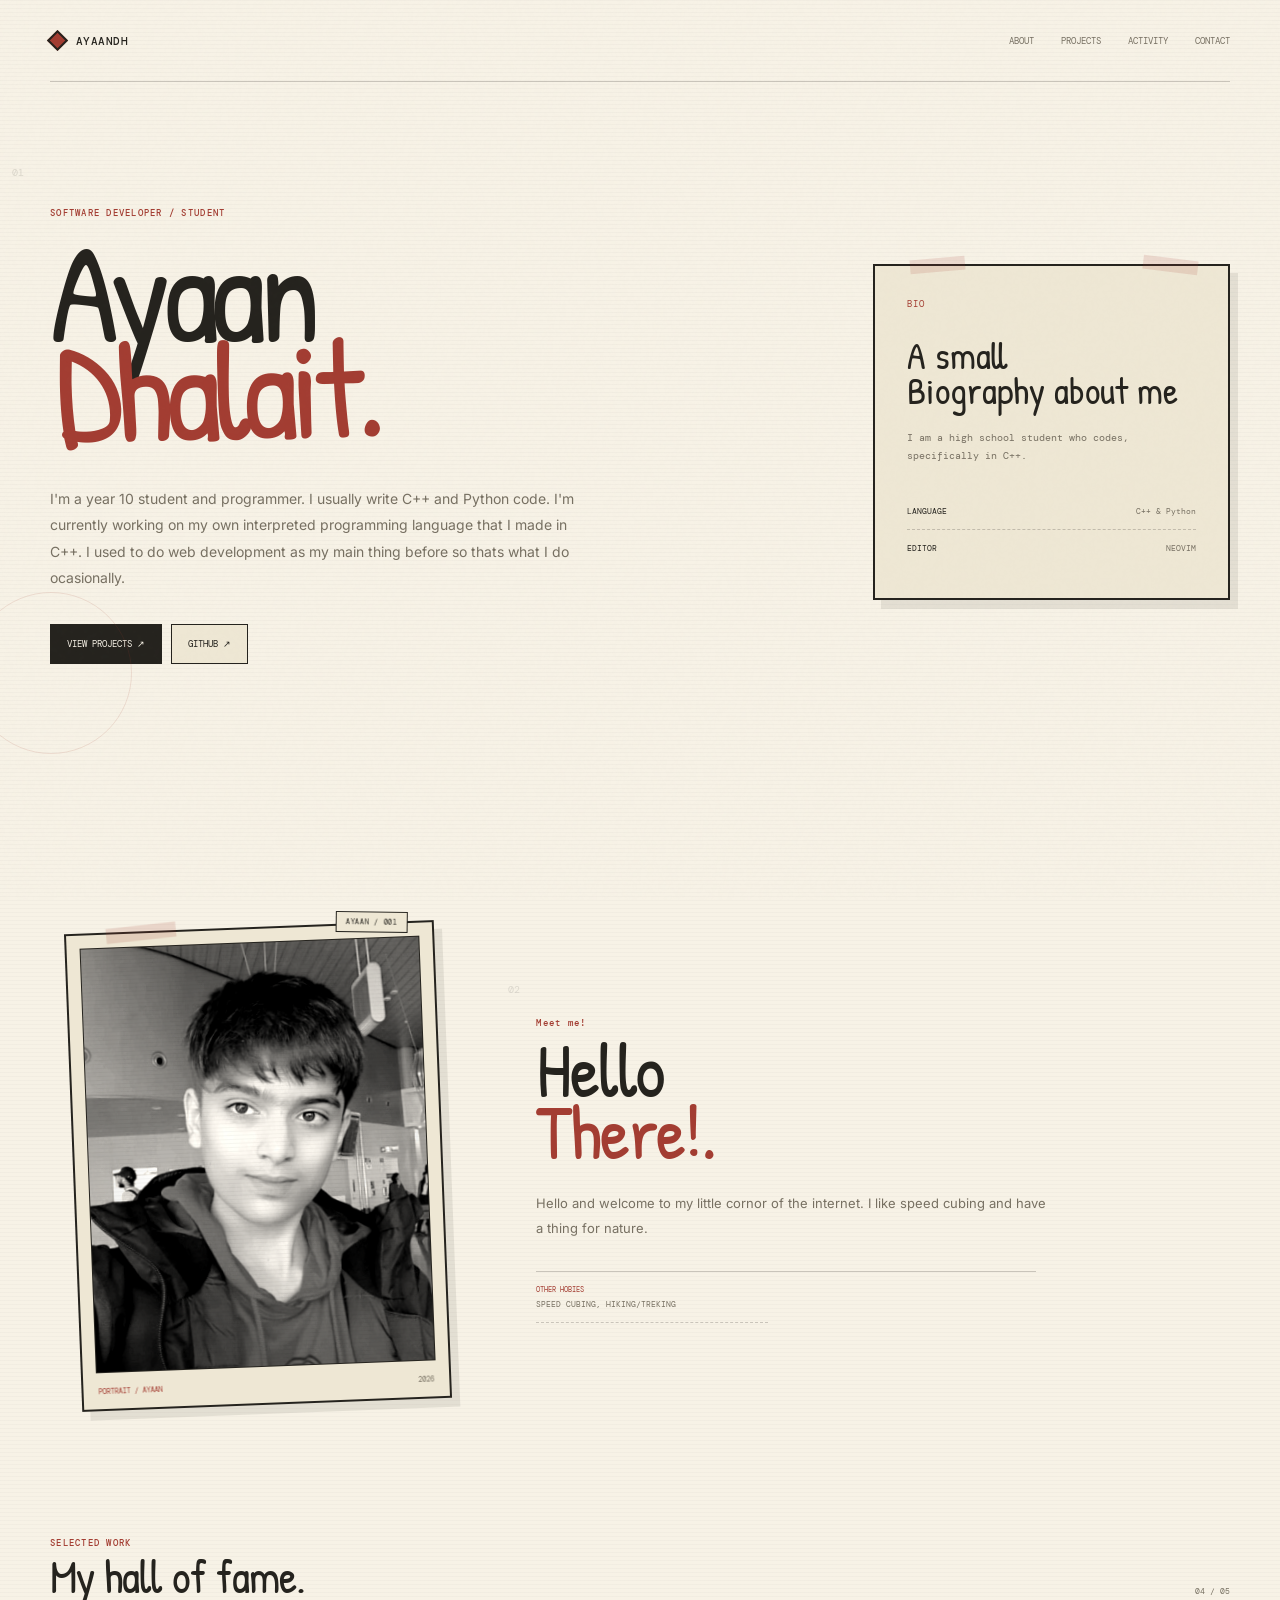
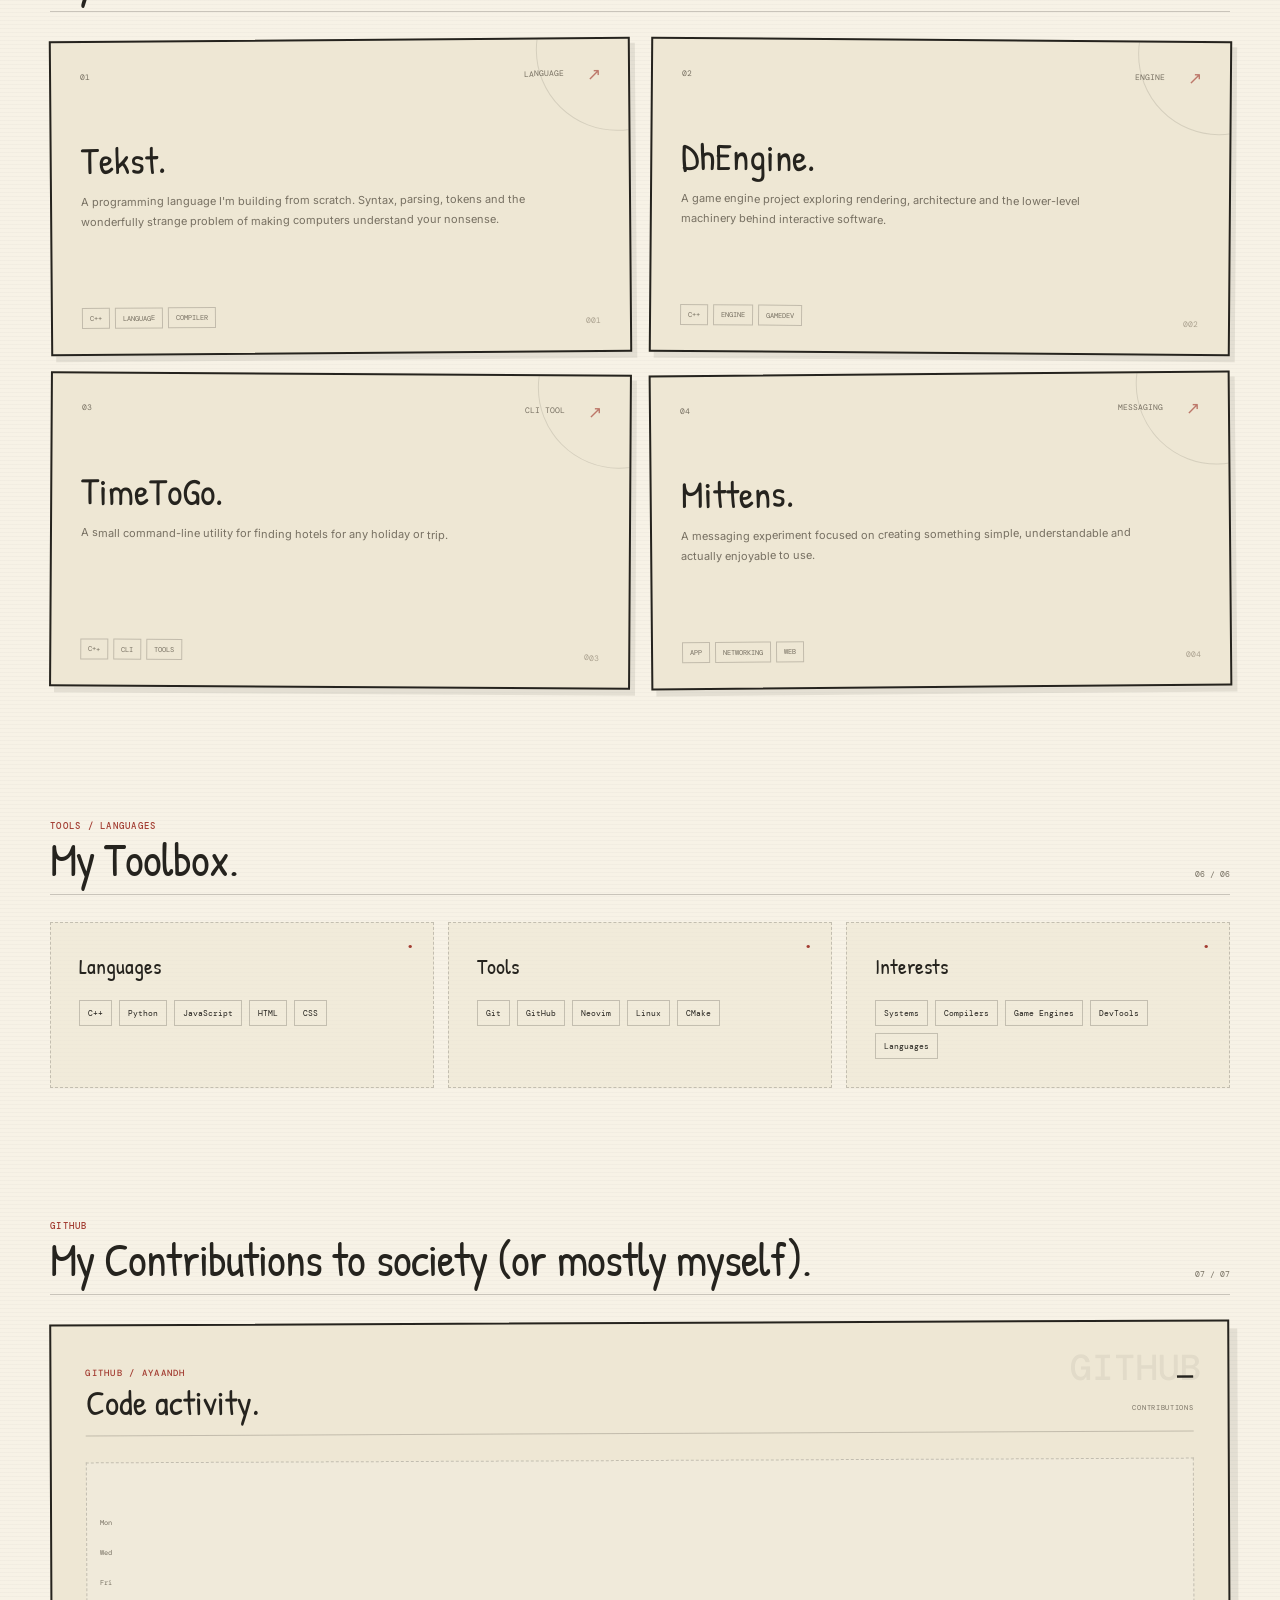
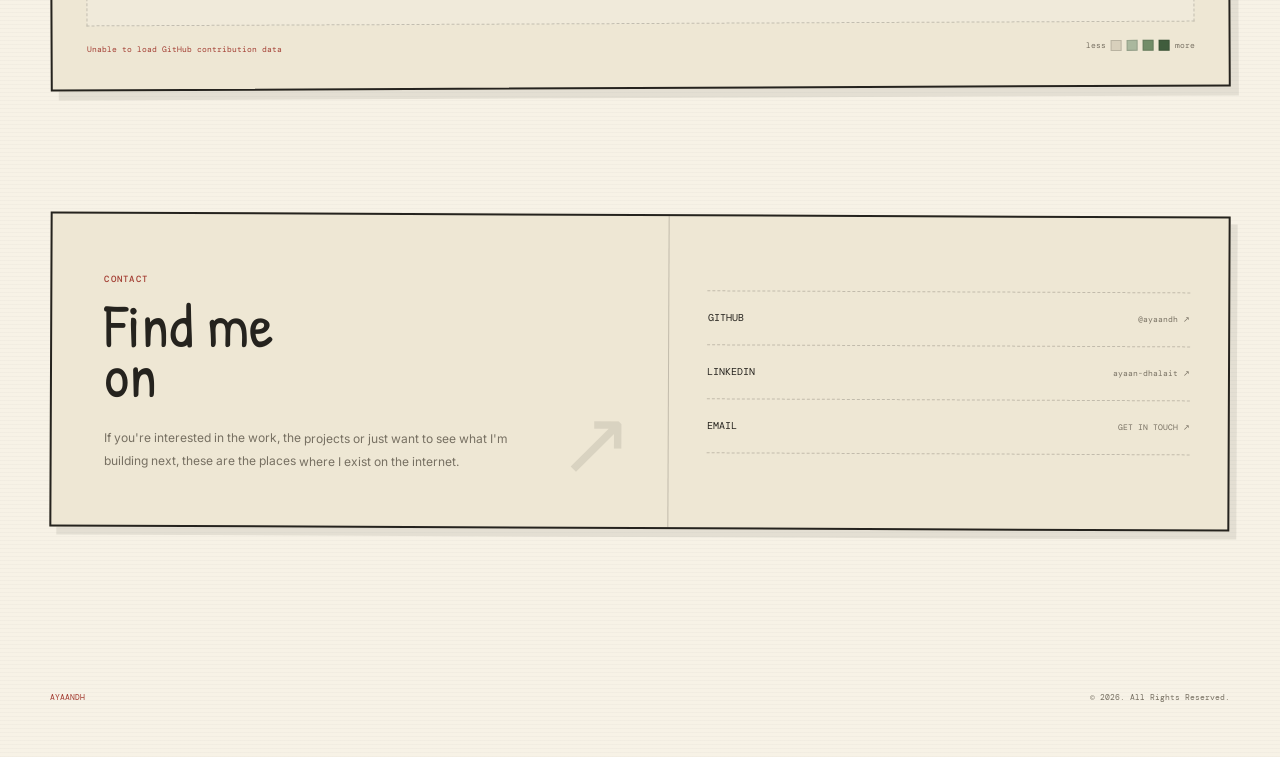
==== commit 8122968c: "Update index.html" ====
--- a/index.html
+++ b/index.html
@@ -6,7 +6,7 @@
 <title>Ayaan Dhalait</title>
 <meta name="description" content="Ayaan Dhalait is a software developer building languages, engines, tools and experiments.">
 <meta name="theme-color" content="#eee7d4">
-
+<link rel="icon" type="image/x-icon" href="/favicon.ico">
 <link rel="preconnect" href="https://fonts.googleapis.com">
 <link rel="preconnect" href="https://fonts.gstatic.com" crossorigin>
 <link href="https://fonts.googleapis.com/css2?family=DM+Mono:wght@400;500&family=Inter:wght@400;500;600;700;800&family=Patrick+Hand&display=swap" rel="stylesheet">
@@ -117,36 +117,6 @@
 
 </section>
 
-<section id="about" class="reveal">
-    <div class="section-heading">
-        <div>
-            <span class="label">ABOUT</span>
-            <h2 class="section-title hand">A little context.</h2>
-        </div>
-        <span class="section-number">03 / 05</span>
-    </div>
-
-    <div class="about paper">
-        <div class="about-big">
-            "Keep it
-            <span>Simple</span>""
-
-            <div class="about-signature">— My Dad</div>
-        </div>
-
-        <div class="about-text">
-            <p>
-                Ever since I was little my dad taught me one thing, "Keep it simple". He taught me to not be flashy and not to show off and that lesson has stuck with me forever. Even today I carry the phrase as my motto.
-            </p>
-            <p>
-                I never new that I'd be where I am today. If you told me that I made a basic interpreter and countless CLI tools 2, 3 or even 5 years ago I wouldn't believe it.
-            </p>
-            <p>
-                I am always grateful for everything and everyone who helped me get where I am today. for I am Ayaan Dhalait.
-            </p>
-        </div>
-    </div>
-</section>
 
 <section id="projects" class="reveal">
     <div class="section-heading">
@@ -641,4 +611,4 @@
 </script>
 
 </body>
-</html>+</html>
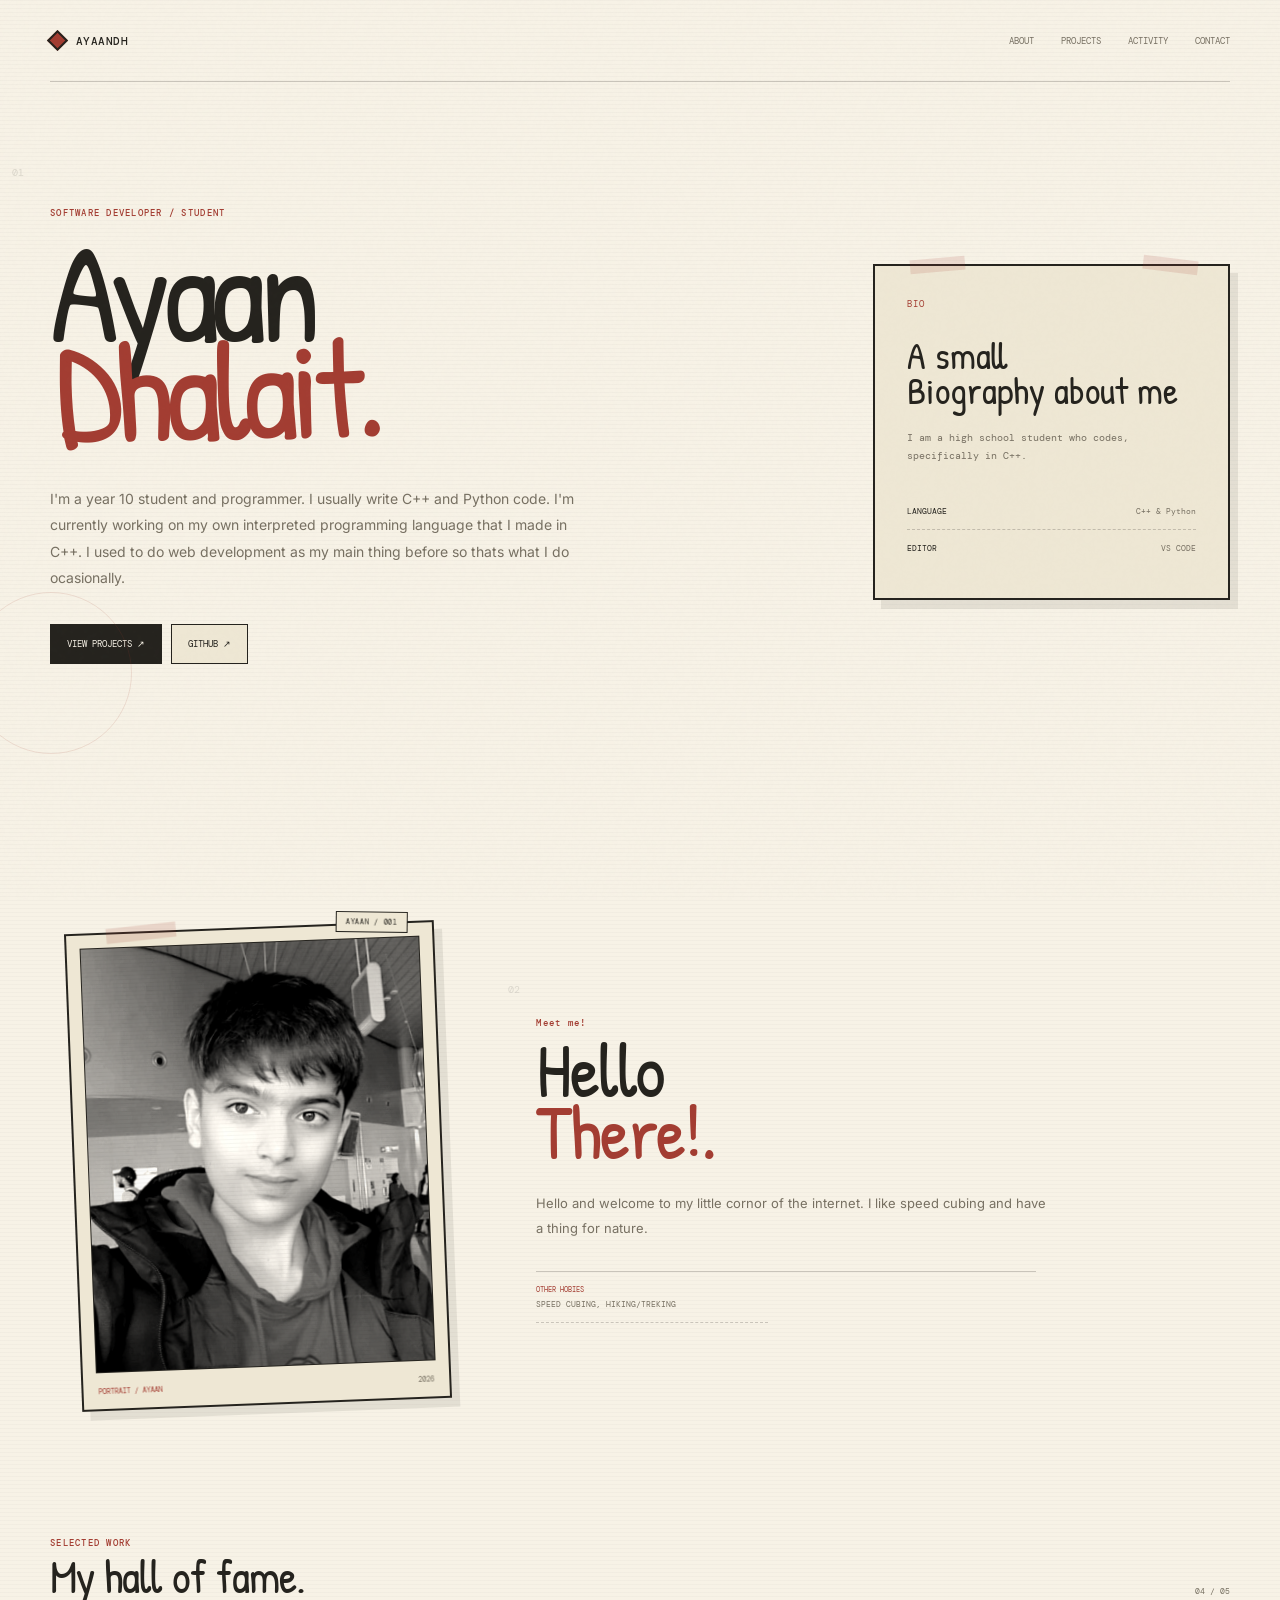
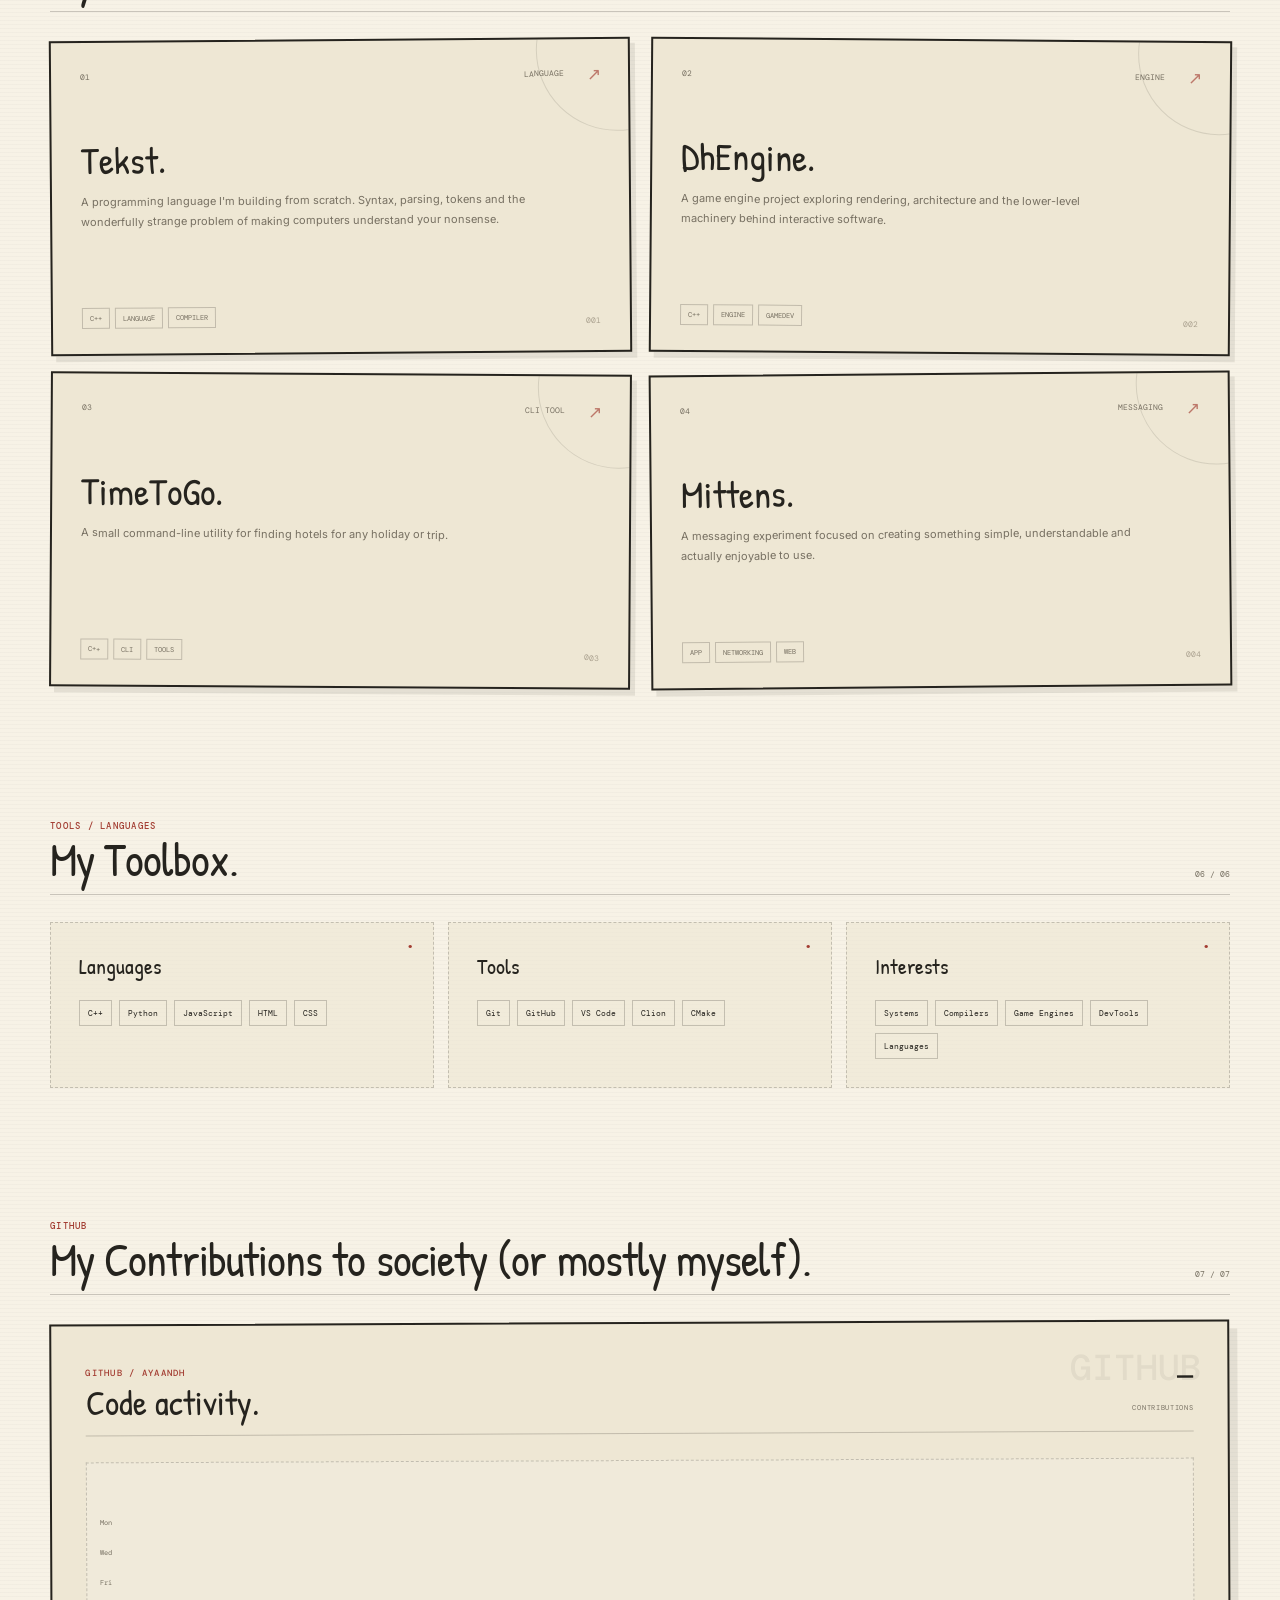
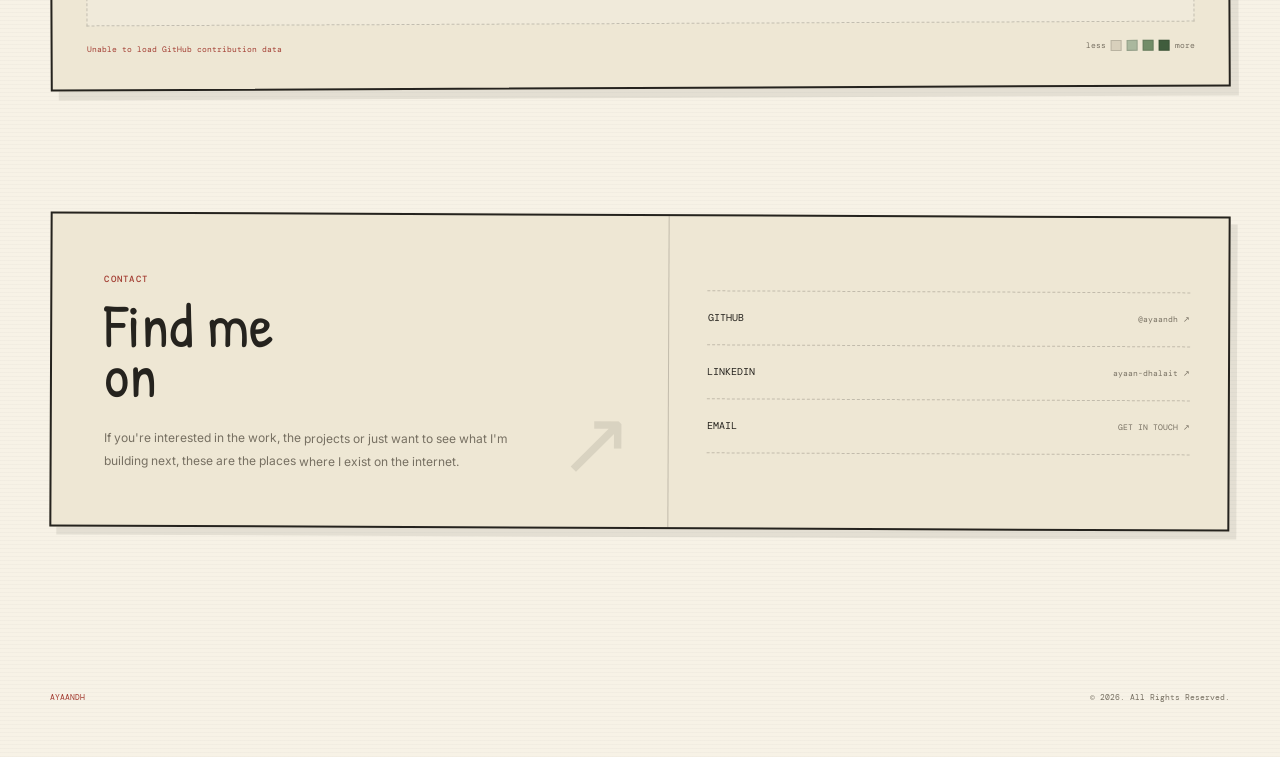
==== commit e9c0f581: "Update index.html" ====
--- a/index.html
+++ b/index.html
@@ -72,7 +72,7 @@
 
             <div class="note-line">
                 <span>EDITOR</span>
-                <span>NEOVIM</span>
+                <span>VS CODE</span>
             </div>
         </div>
     </aside>
@@ -251,8 +251,8 @@
             <div class="skill-list">
                 <span>Git</span>
                 <span>GitHub</span>
-                <span>Neovim</span>
-                <span>Linux</span>
+                <span>VS Code</span>
+                <span>Clion</span>
                 <span>CMake</span>
             </div>
         </div>
